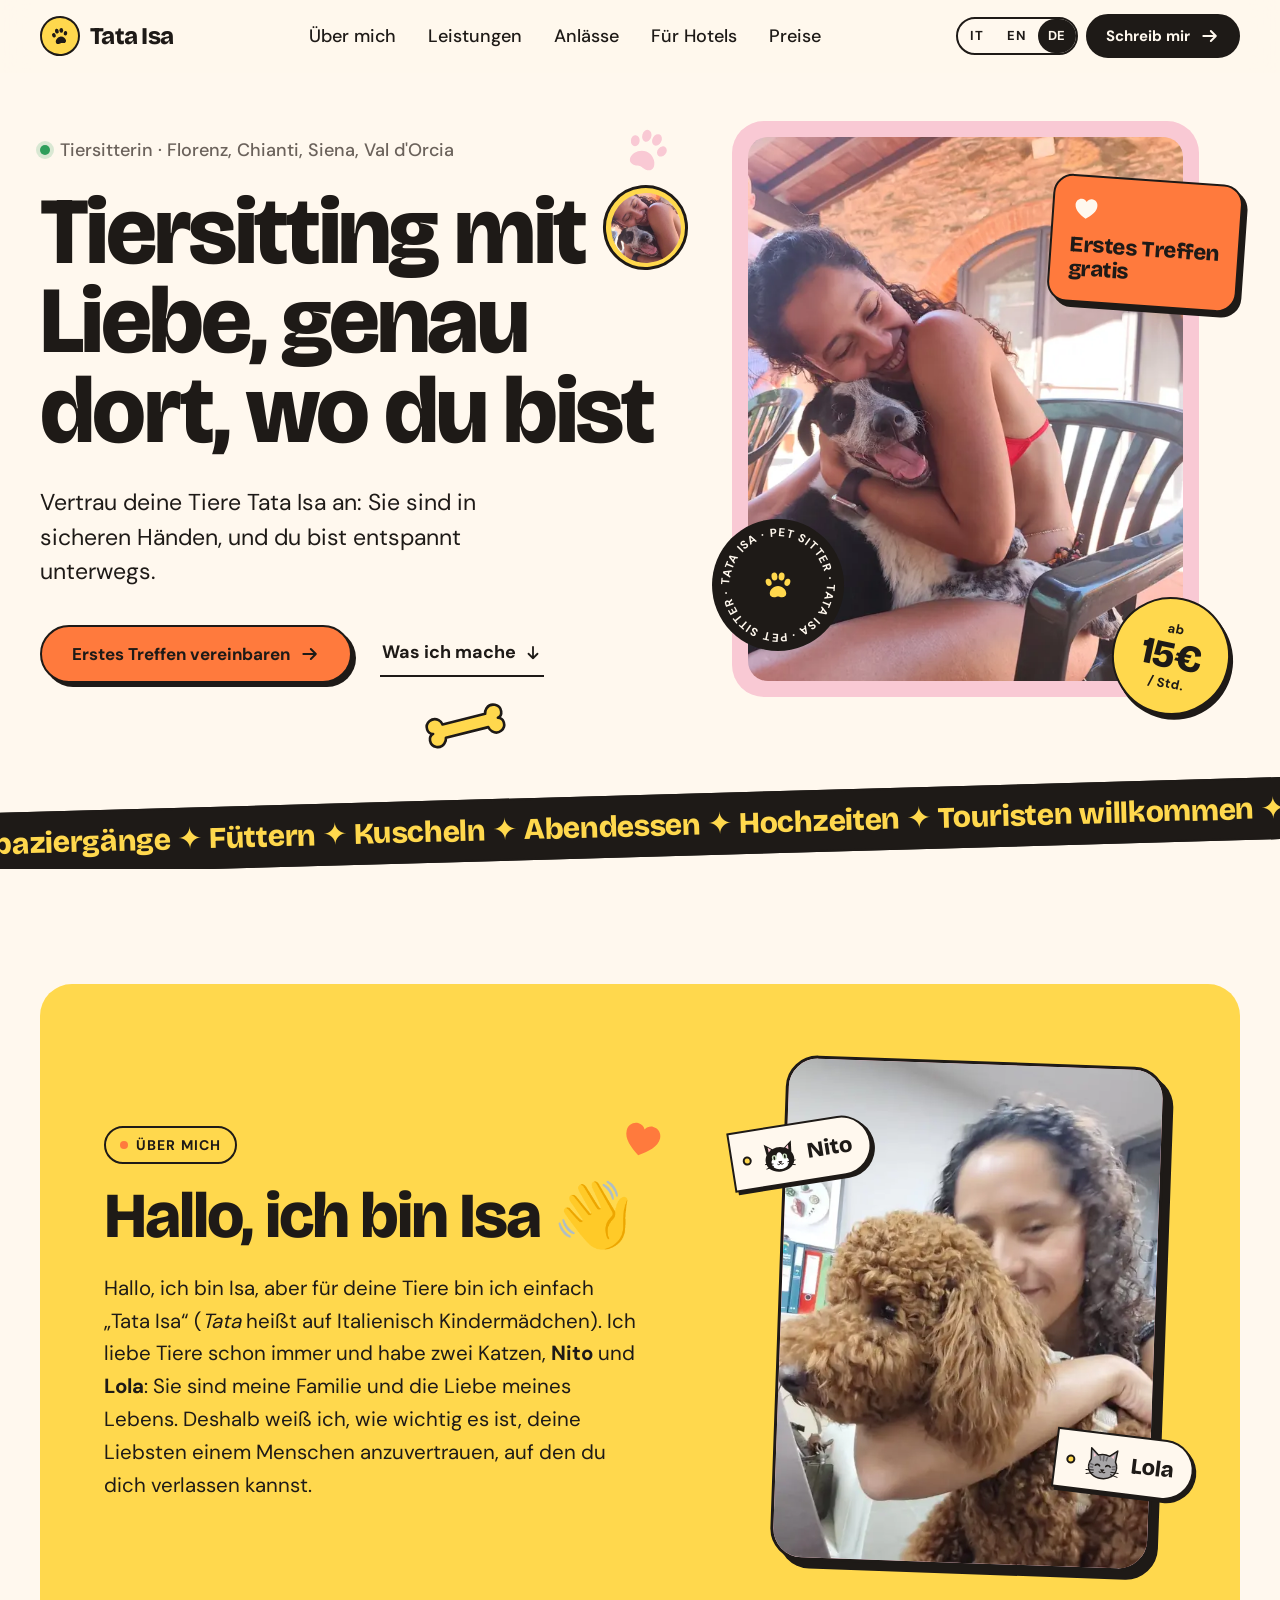
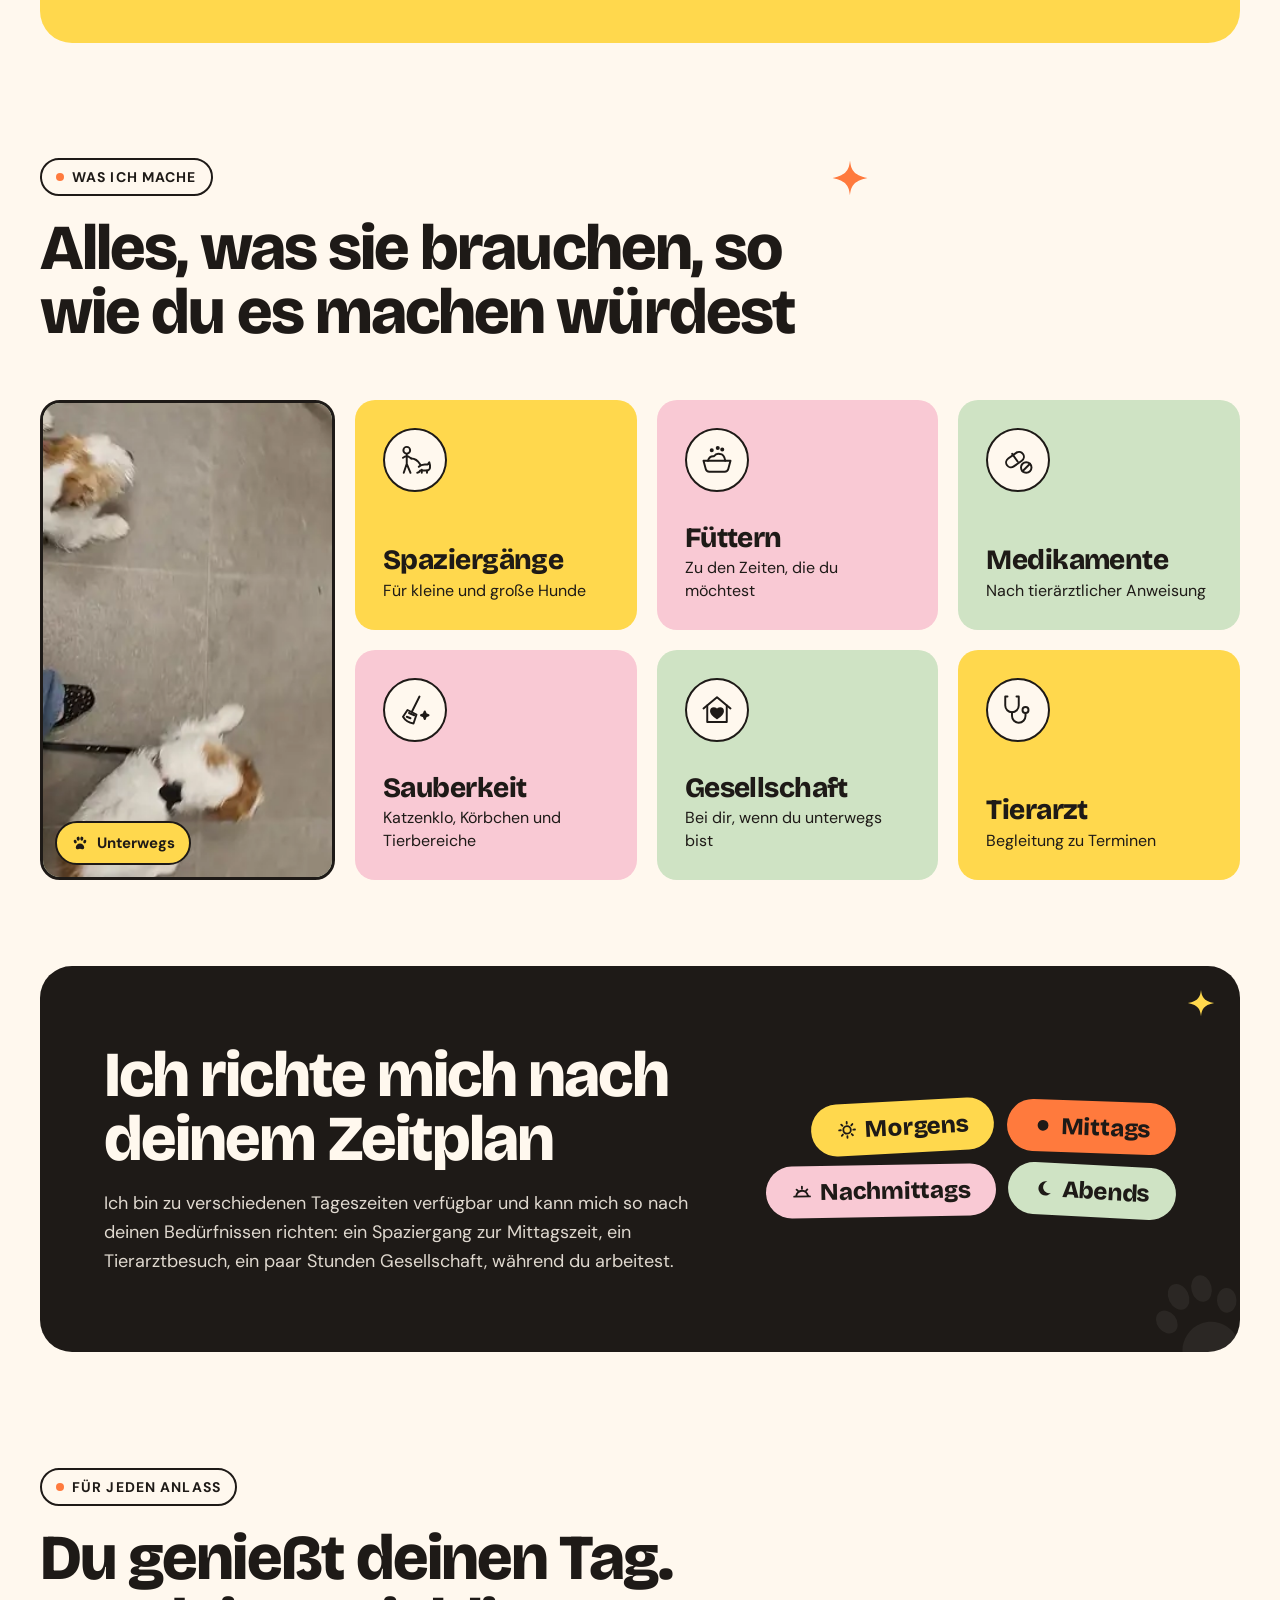
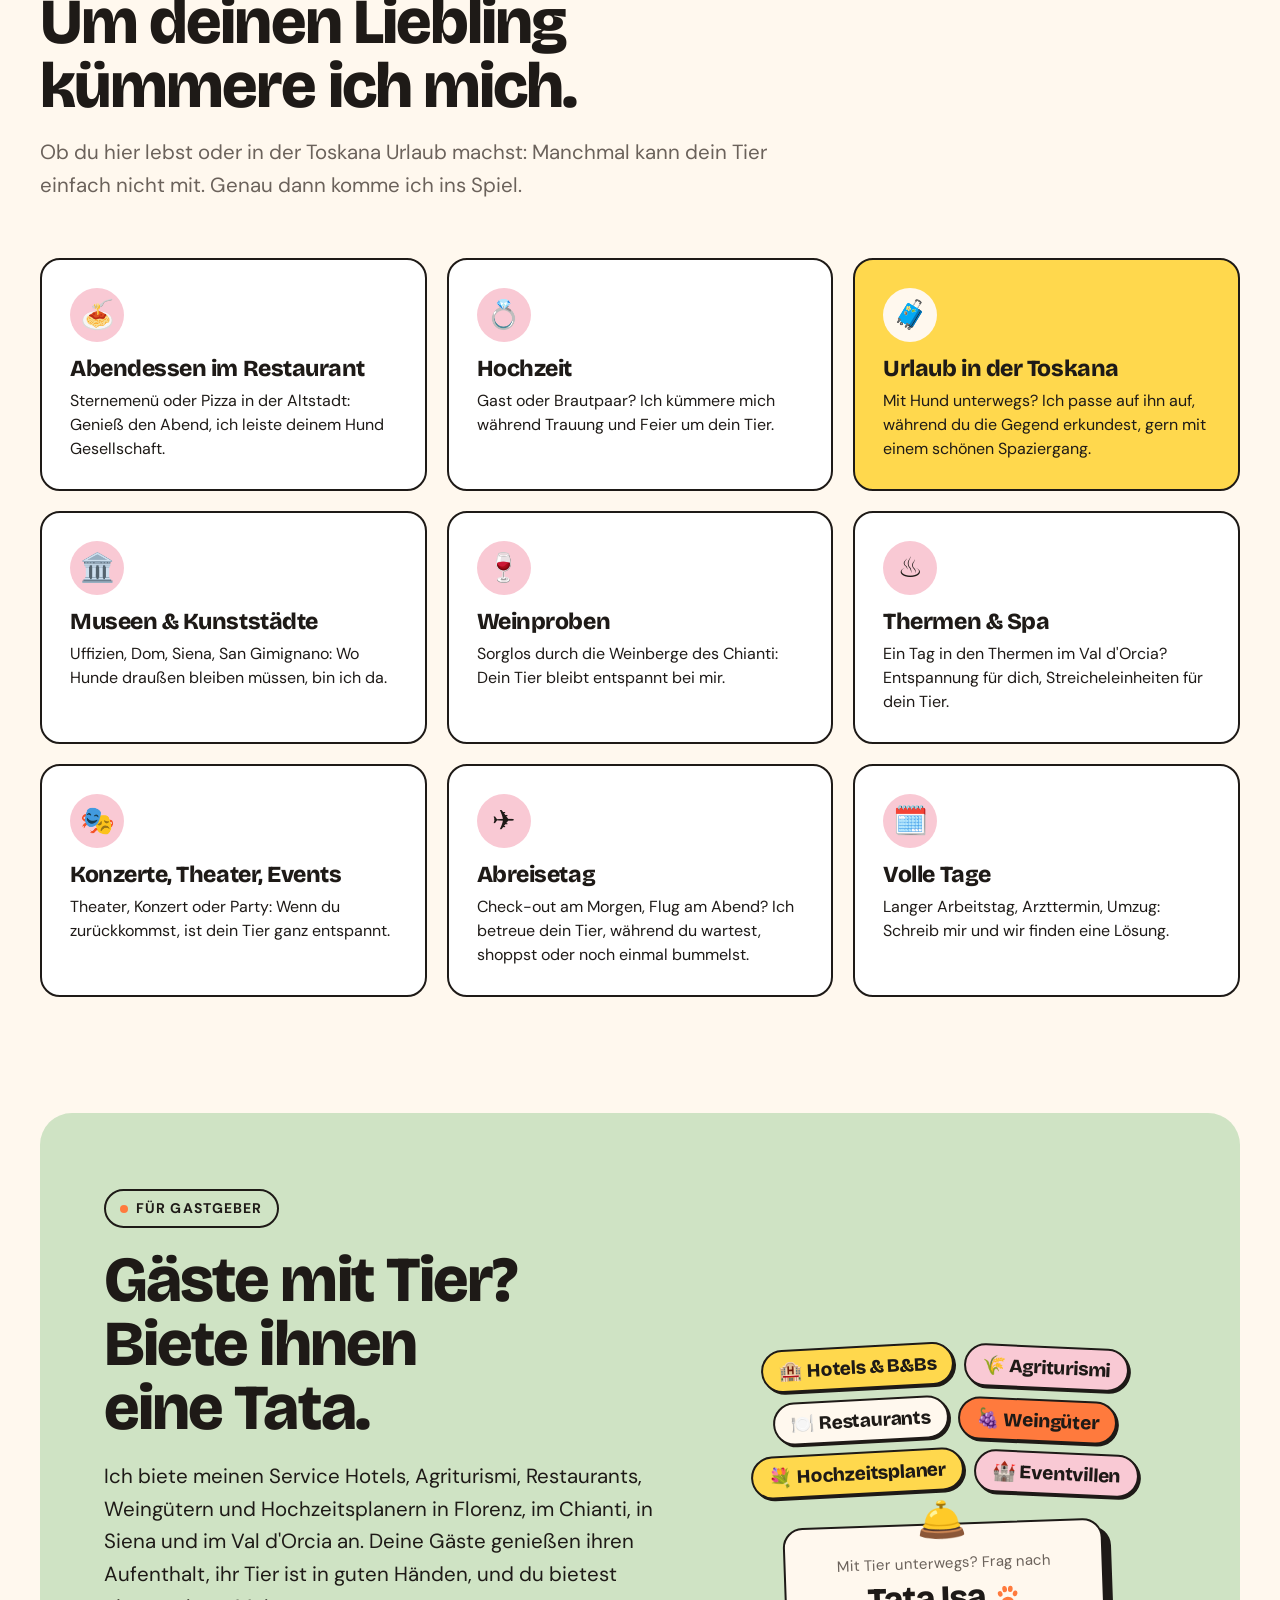
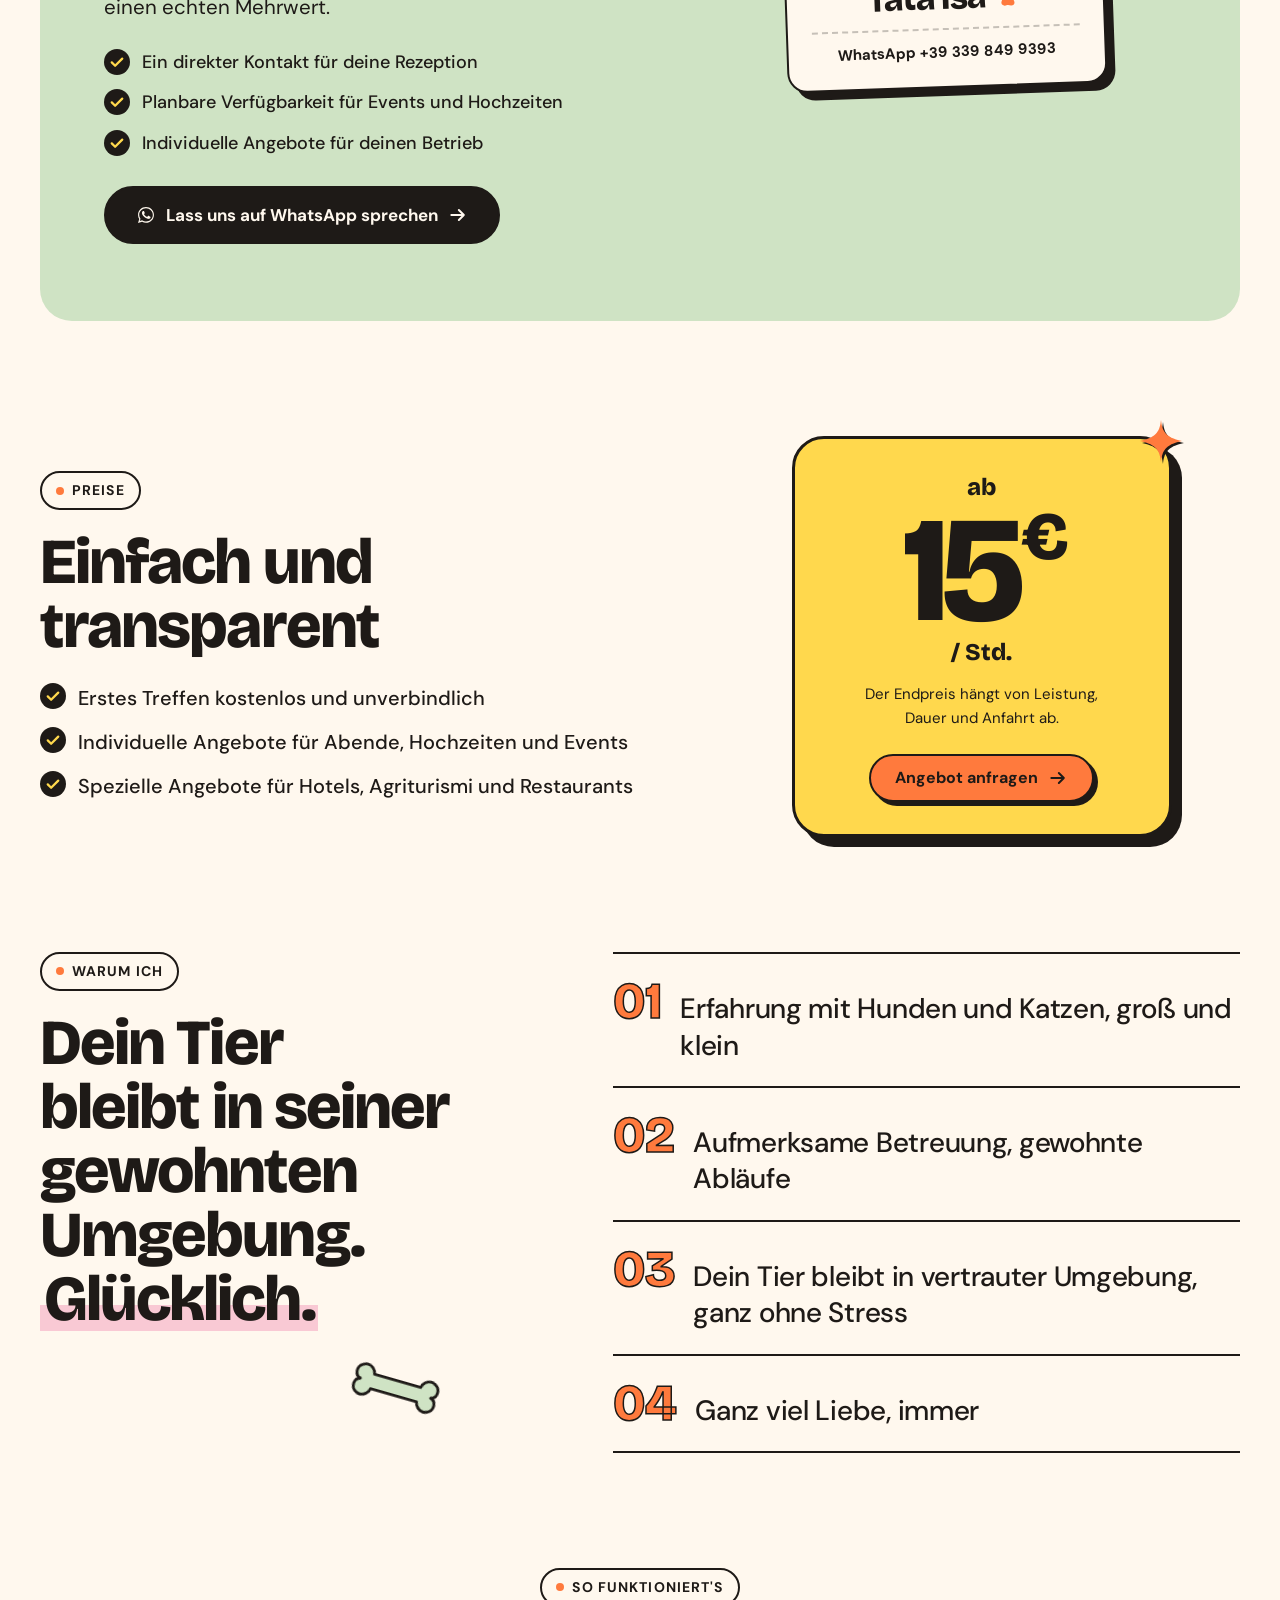
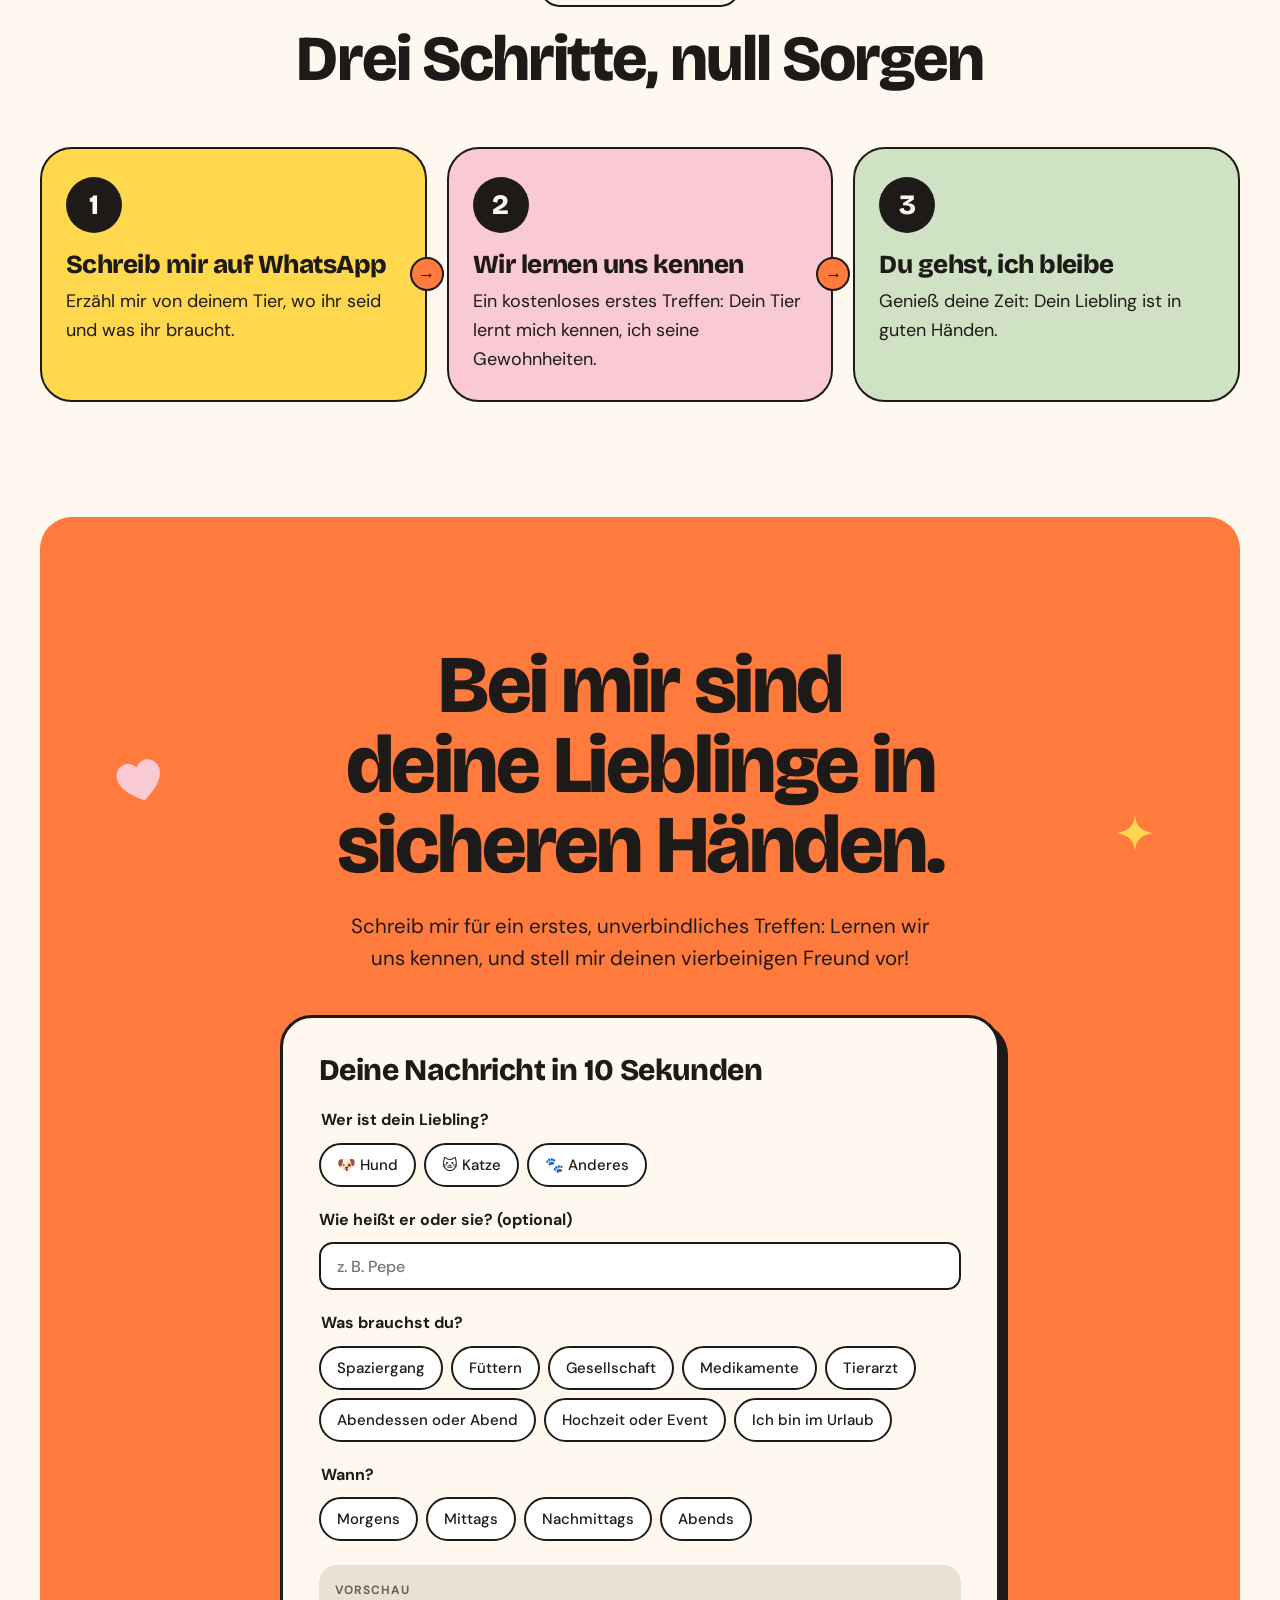
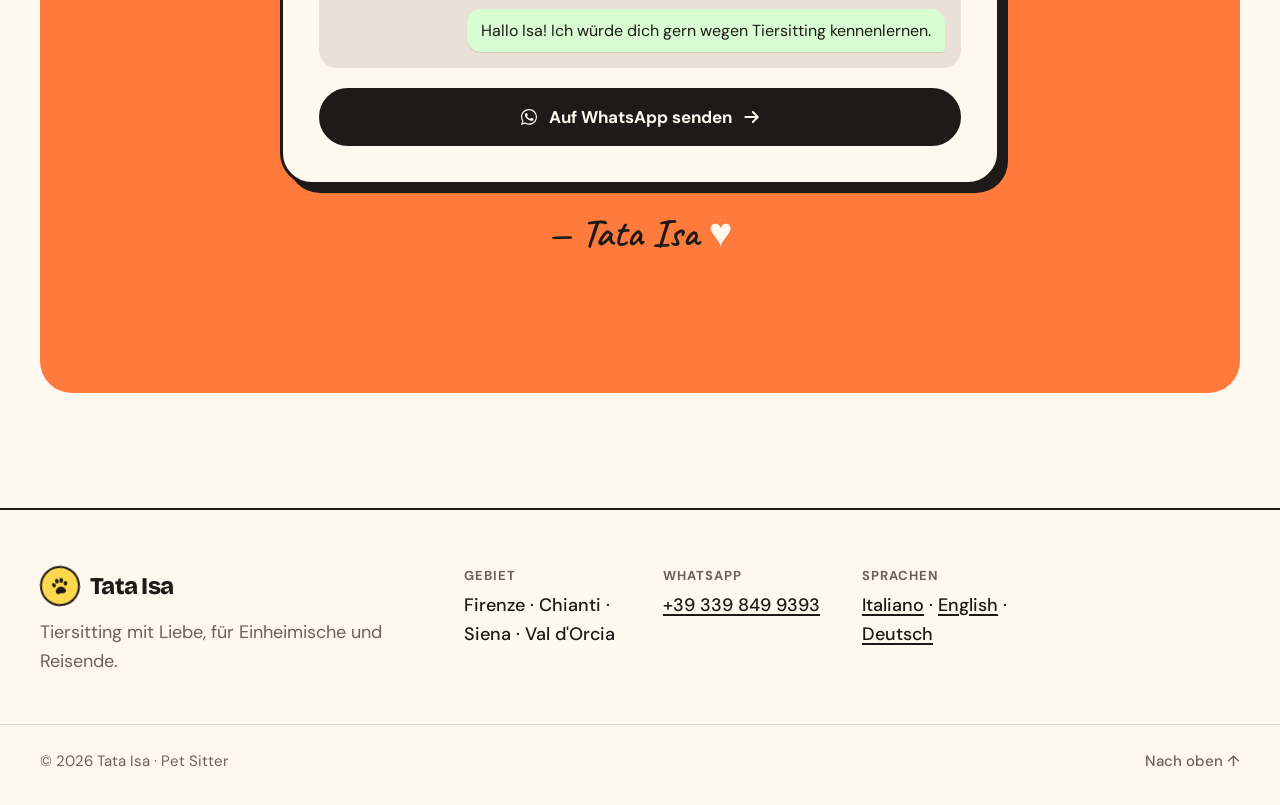
==== de/index.html @ ae5d9a30 "Versione 2: IT/EN/DE, occasioni, strutture, prezzi, messaggio WhatsApp - Pagine generate da src/temp" ====
<!doctype html>
<!-- File generato da build.py: modifica src/template.html e src/content.py, poi esegui `python3 build.py` -->
<html lang="de">
<head>
  <meta charset="utf-8">
  <meta name="viewport" content="width=device-width, initial-scale=1">
  <title>Tata Isa · Tiersitterin in Florenz, Chianti, Siena & Val d'Orcia</title>
  <meta name="description" content="Tiersitting zu Hause und im Urlaub in Florenz, im Chianti, in Siena und im Val d'Orcia: Spaziergänge, Füttern, Gesellschaft, Abendessen, Hochzeiten und Events. Ab 15 €/Stunde, erstes Kennenlernen kostenlos.">
  <meta name="theme-color" content="#FFF8EE">
  <link rel="canonical" href="https://andreagalanti91.github.io/isa/de/">
  <link rel="alternate" hreflang="it" href="https://andreagalanti91.github.io/isa/">
  <link rel="alternate" hreflang="en" href="https://andreagalanti91.github.io/isa/en/">
  <link rel="alternate" hreflang="de" href="https://andreagalanti91.github.io/isa/de/">
  <link rel="alternate" hreflang="x-default" href="https://andreagalanti91.github.io/isa/">

  <meta property="og:type" content="website">
  <meta property="og:locale" content="de_DE">
  <meta property="og:url" content="https://andreagalanti91.github.io/isa/de/">
  <meta property="og:title" content="Tata Isa · Tiersitterin in Florenz, Chianti, Siena & Val d'Orcia">
  <meta property="og:description" content="Vertrau deine Tiere Tata Isa an: Sie sind in sicheren Händen, und du bist entspannt unterwegs.">
  <meta property="og:image" content="https://andreagalanti91.github.io/isa/assets/og-isa.jpg">
  <meta property="og:image:width" content="1200">
  <meta property="og:image:height" content="630">
  <meta name="twitter:card" content="summary_large_image">

  <link rel="icon" href="data:image/svg+xml,%3Csvg xmlns='http://www.w3.org/2000/svg' viewBox='0 0 64 64'%3E%3Ccircle cx='32' cy='32' r='32' fill='%23FFD84D'/%3E%3Cg fill='%231E1A17'%3E%3Cellipse cx='32' cy='40' rx='11' ry='9'/%3E%3Cellipse cx='19' cy='27' rx='5' ry='6'/%3E%3Cellipse cx='27' cy='19' rx='5' ry='6.5'/%3E%3Cellipse cx='37' cy='19' rx='5' ry='6.5'/%3E%3Cellipse cx='45' cy='27' rx='5' ry='6'/%3E%3C/g%3E%3C/svg%3E">

  <link rel="preload" href="../assets/fonts/bricolage-grotesque.woff2" as="font" type="font/woff2" crossorigin>
  <link rel="preload" href="../assets/fonts/dm-sans.woff2" as="font" type="font/woff2" crossorigin>

  <link rel="preload" as="image" type="image/webp"
        imagesrcset="../assets/isa-hero-450.webp 450w, ../assets/isa-hero-600.webp 600w, ../assets/isa-hero-900.webp 900w, ../assets/isa-hero-1200.webp 1200w"
        imagesizes="(min-width: 960px) 480px, 80vw">
  <style>:root{--cream: #FFF8EE;--ink: #1E1A17;--butter: #FFD84D;--blush: #F9C9D4;--tangerine: #FF7A3D;--sage: #CFE3C4;--muted: #6B625B;--radius-lg: 32px;--radius-md: 20px;--radius-pill: 999px;--font-title: "Bricolage Grotesque","Bricolage Fallback",system-ui,sans-serif;--font-body: "DM Sans","DM Sans Fallback",system-ui,-apple-system,"Segoe UI",sans-serif;--font-hand: "Caveat","Comic Sans MS",cursive;--gutter: 16px;--section-y: clamp(64px,9vw,128px);--shadow-soft: 0 10px 24px -10px rgba(30,26,23,.35);--ease: cubic-bezier(.2,.7,.2,1)}@media (min-width: 640px){:root{--gutter: 24px}}@media (min-width: 1024px){:root{--gutter: 40px}}@font-face{font-family: "Bricolage Grotesque";font-style: normal;font-weight: 700 800;font-stretch: 100%;font-display: swap;src: url(../assets/fonts/bricolage-grotesque.woff2) format("woff2");unicode-range: U+0000-00FF,U+0131,U+0152-0153,U+02BB-02BC,U+02C6,U+02DA,U+02DC,U+0304,U+0308,U+0329,U+2000-206F,U+20AC,U+2122,U+2191,U+2193,U+2212,U+2215,U+FEFF,U+FFFD}@font-face{font-family: "DM Sans";font-style: normal;font-weight: 400 700;font-display: swap;src: url(../assets/fonts/dm-sans.woff2) format("woff2");unicode-range: U+0000-00FF,U+0131,U+0152-0153,U+02BB-02BC,U+02C6,U+02DA,U+02DC,U+0304,U+0308,U+0329,U+2000-206F,U+20AC,U+2122,U+2191,U+2193,U+2212,U+2215,U+FEFF,U+FFFD}@font-face{font-family: "Caveat";font-style: normal;font-weight: 600;font-display: swap;src: url(../assets/fonts/caveat-600.woff2) format("woff2");unicode-range: U+0000-00FF,U+0131,U+0152-0153,U+02BB-02BC,U+02C6,U+02DA,U+02DC,U+0304,U+0308,U+0329,U+2000-206F,U+20AC,U+2122,U+2191,U+2193,U+2212,U+2215,U+FEFF,U+FFFD}@font-face{font-family: "Bricolage Fallback";src: local("Arial Bold"),local("Arial-BoldMT"),local("Liberation Sans Bold"),local("Arial");font-weight: 700 800;size-adjust: 92%}@font-face{font-family: "DM Sans Fallback";src: local("Arial"),local("ArialMT"),local("Liberation Sans");font-weight: 400 500;size-adjust: 91.4%}@font-face{font-family: "DM Sans Fallback";src: local("Arial Bold"),local("Arial-BoldMT"),local("Liberation Sans Bold");font-weight: 600 800;size-adjust: 91.9%}*,*::before,*::after{box-sizing: border-box}html{scroll-behavior: smooth;scroll-padding-top: 88px;-webkit-text-size-adjust: 100%}body{margin: 0;background: var(--cream);color: var(--ink);font: 400 17px/1.6 var(--font-body);-webkit-font-smoothing: antialiased;overflow-x: hidden}@supports (overflow: clip){html,body{overflow-x: clip}}@media (min-width: 1024px){body{font-size: 18px}}img,video,svg{display: block;max-width: 100%}picture{display: contents}a{color: inherit}h1,h2,h3,p,ul,ol,dl,dd,figure{margin: 0}ul[role="list"],ol[role="list"]{list-style: none;padding: 0}strong{font-weight: 700}:focus-visible{outline: 3px solid var(--ink);outline-offset: 3px;border-radius: 6px}.block-ink :focus-visible{outline-color: var(--butter)}.sr-only{position: absolute;width: 1px;height: 1px;padding: 0;margin: -1px;overflow: hidden;clip: rect(0 0 0 0);white-space: nowrap;border: 0}.skip-link{position: absolute;left: 16px;top: -60px;z-index: 100;background: var(--ink);color: var(--cream);padding: 10px 16px;border-radius: var(--radius-pill);text-decoration: none;font-weight: 700}.skip-link:focus{top: 12px}.container{width: 100%;max-width: 1280px;margin-inline: auto;padding-inline: var(--gutter)}.hero-title,.h2,h3,.logo-word,.why-num{font-family: var(--font-title);font-optical-sizing: auto}.hero-title{font-size: clamp(48px,9vw,120px);font-weight: 800;line-height: .95;letter-spacing: -.028em}.h2{font-size: clamp(36px,5vw,64px);font-weight: 800;line-height: 1;letter-spacing: -.03em;text-wrap: balance}.label{display: inline-flex;align-items: center;gap: 8px;font-size: 14px;font-weight: 700;letter-spacing: .08em;text-transform: uppercase;padding: 6px 14px;border: 2px solid var(--ink);border-radius: var(--radius-pill);margin-bottom: 20px}.label::before{content: "";width: 8px;height: 8px;border-radius: 50%;background: var(--tangerine)}.lead{font-size: clamp(18px,1.6vw,21px);line-height: 1.6}.btn{display: inline-flex;align-items: center;justify-content: center;gap: 10px;min-height: 48px;padding: 12px 24px;border: 2px solid var(--ink);border-radius: var(--radius-pill);font: 700 16px/1.2 var(--font-body);text-decoration: none;transition: transform .2s var(--ease),box-shadow .2s var(--ease),background-color .2s;will-change: transform}.btn .ico{width: 20px;height: 20px;flex: none;transition: transform .2s var(--ease)}.btn:hover{transform: translateY(-2px);box-shadow: var(--shadow-soft)}.btn:hover .ico:last-child{transform: translateX(3px)}.btn:active{transform: translateY(0);box-shadow: none}.btn-sm{min-height: 44px;padding: 8px 18px;font-size: 15px}.btn-lg{min-height: 58px;padding: 14px 30px;font-size: 17px}.btn-ink{background: var(--ink);color: var(--cream)}.btn-tangerine{background: var(--tangerine);color: var(--ink);box-shadow: 4px 4px 0 var(--ink)}.btn-tangerine:hover{box-shadow: 4px 6px 0 var(--ink),var(--shadow-soft)}.btn-outline{background: transparent;color: var(--ink)}.btn-outline:hover{background: var(--cream)}.link-arrow{display: inline-flex;align-items: center;gap: 8px;font-weight: 700;text-decoration: none;padding: 8px 2px;border-bottom: 2px solid currentColor}.link-arrow .ico{width: 18px;height: 18px;transition: transform .2s var(--ease)}.link-arrow:hover .ico{transform: translateY(3px)}.deco{position: absolute;pointer-events: none}.site-header{position: sticky;top: 0;z-index: 50;background: rgba(255,248,238,.78);-webkit-backdrop-filter: blur(14px) saturate(1.4);backdrop-filter: blur(14px) saturate(1.4);border-bottom: 1px solid transparent;transition: border-color .2s}.site-header.is-scrolled{border-bottom-color: rgba(30,26,23,.08)}.header-inner{display: flex;align-items: center;justify-content: space-between;gap: 16px;height: 72px}.logo{display: inline-flex;align-items: center;gap: 10px;text-decoration: none}.logo-mark{display: grid;place-items: center;width: 40px;height: 40px;border-radius: 50%;background: var(--butter);border: 2px solid var(--ink);transform: rotate(-10deg);transition: transform .3s var(--ease)}.logo:hover .logo-mark{transform: rotate(10deg)}.logo-mark svg{width: 22px;height: 22px}.logo-word{font-size: 24px;font-weight: 800;letter-spacing: -.03em}.main-nav ul{display: flex;gap: 4px;list-style: none;padding: 0;margin: 0}.main-nav a:not(.btn){display: block;padding: 8px 14px;border-radius: var(--radius-pill);font-weight: 500;text-decoration: none;transition: background-color .2s}.main-nav a:not(.btn):hover{background: rgba(30,26,23,.07)}.nav-cta-mobile{display: none}.header-actions{display: flex;align-items: center;gap: 8px}.menu-toggle{display: none;width: 48px;height: 48px;border-radius: 50%;border: 2px solid var(--ink);background: var(--butter);color: var(--ink);cursor: pointer;place-items: center}.menu-bars{display: grid;gap: 6px;width: 20px}.menu-bars span{display: block;height: 2.5px;background: currentColor;border-radius: 2px;transition: transform .25s var(--ease)}.menu-toggle[aria-expanded="true"] .menu-bars span:first-child{transform: translateY(4.25px) rotate(45deg)}.menu-toggle[aria-expanded="true"] .menu-bars span:last-child{transform: translateY(-4.25px) rotate(-45deg)}@media (max-width: 1099px){.menu-toggle{display: grid}.header-cta{display: none}.main-nav{position: absolute;top: 100%;left: 0;right: 0;background: var(--cream);border-bottom: 2px solid var(--ink);padding: 12px var(--gutter) 24px;display: none}.main-nav.is-open{display: block;animation: navIn .25s var(--ease)}.main-nav ul{flex-direction: column;gap: 0}.main-nav a:not(.btn){font-family: var(--font-title);font-size: 30px;font-weight: 800;letter-spacing: -.02em;padding: 10px 0;border-radius: 0;border-bottom: 1px solid rgba(30,26,23,.12)}.main-nav a:not(.btn):hover{background: none}.nav-cta-mobile{display: inline-flex;margin-top: 20px;width: 100%}}@keyframes navIn{from{opacity: 0;transform: translateY(-8px)}}.hero{padding-block: 24px calc(var(--section-y) * .4)}.hero-grid{display: grid;gap: 48px;align-items: center}.hero-copy{position: relative}.eyebrow{display: inline-flex;align-items: center;gap: 10px;font-weight: 500;color: var(--muted);margin-bottom: 20px}.eyebrow .dot{width: 10px;height: 10px;border-radius: 50%;background: #2F9E5B;box-shadow: 0 0 0 4px rgba(47,158,91,.18)}.title-face{display: inline-block;width: .9em;height: .9em;vertical-align: -.08em;margin-inline: .02em;border-radius: 50%;background: var(--butter);border: 3px solid var(--ink);padding: .05em;transform: rotate(-6deg)}.title-face img{width: 100%;height: 100%;object-fit: cover;border-radius: 50%}.hero-sub{margin-top: 28px;max-width: 32ch;font-size: clamp(19px,1.8vw,23px);line-height: 1.5}.hero-ctas{display: flex;flex-wrap: wrap;align-items: center;gap: 16px 28px;margin-top: 36px}.hero-visual{position: relative;margin-inline: auto;width: 100%;max-width: 520px}.hero-photo{display: block;width: auto;border: 0;font: inherit;cursor: pointer;position: relative;background: var(--blush);border-radius: var(--radius-lg);padding: 16px;margin-right: 8%}.hero-photo img{width: 100%;height: auto;aspect-ratio: 4 / 5;object-fit: cover;object-position: 50% 40%;border-radius: calc(var(--radius-lg) - 12px)}.hero-card{position: absolute;right: 0;top: 10%;display: flex;flex-direction: column;gap: 10px;width: 44%;max-width: 190px;padding: 18px 18px 20px;background: var(--tangerine);color: var(--ink);border: 2px solid var(--ink);border-radius: var(--radius-md);font: 800 clamp(18px,2vw,22px)/1.1 var(--font-title);letter-spacing: -.02em;transform: rotate(4deg);box-shadow: 5px 5px 0 var(--ink)}.hero-card .ico{width: 28px;height: 28px;color: var(--cream)}.badge-rotate{position: absolute;left: -4%;bottom: 8%;width: clamp(104px,26%,140px);aspect-ratio: 1}.badge-rotate svg{width: 100%;height: 100%;overflow: visible}.badge-rotate text{fill: var(--cream);font: 700 10.5px var(--font-body);letter-spacing: .14em}.badge-text{transform-origin: 60px 60px;animation: spin 14s linear infinite}@keyframes spin{to{transform: rotate(360deg)}}.deco-hero-paw{width: 54px;height: 54px;color: var(--blush);right: 4%;top: -12px;transform: rotate(22deg)}.deco-hero-bone{display: none;width: 84px;height: 42px;color: var(--butter);left: 58%;bottom: -64px;transform: rotate(-14deg)}.deco-hero-star{width: 46px;height: 46px;color: var(--butter);right: -4px;bottom: 4%;transform: rotate(10deg);filter: drop-shadow(2px 2px 0 var(--ink))}@media (min-width: 960px){.hero{padding-top: 48px}.hero-grid{grid-template-columns: minmax(0,1.3fr) minmax(0,1fr);gap: 32px}.hero-title{font-size: clamp(48px,7.4vw,120px)}.hero-visual{margin-right: 0}.deco-hero-bone{display: block}}@media (min-width: 1440px){.hero-title{font-size: 112px}}.section{padding-block: var(--section-y) 0;position: relative}.section-tight{padding-top: calc(var(--section-y) * .75)}.block{position: relative;border-radius: var(--radius-lg);padding: clamp(32px,6vw,80px) clamp(22px,5vw,72px)}.block-butter{background: var(--butter)}.block-tangerine{background: var(--tangerine)}.block-ink{background: var(--ink);color: var(--cream)}.bg-butter{background: var(--butter)}.bg-blush{background: var(--blush)}.bg-sage{background: var(--sage)}.bg-cream{background: var(--cream)}.bg-tangerine{background: var(--tangerine)}.block-sage{background: var(--sage)}.about{display: grid;gap: 56px;align-items: center}.about-copy{position: relative}.about .h2{margin-bottom: 24px}.about .lead{max-width: 38ch}.wave{display: inline-block;transform-origin: 70% 80%}.is-in .wave,.wave.is-in{animation: wave 2.4s ease-in-out .6s 2}@keyframes wave{0%,60%,100%{transform: rotate(0)}10%,30%{transform: rotate(16deg)}20%,40%{transform: rotate(-8deg)}}.about-media{position: relative;width: 100%;max-width: 380px;margin-inline: auto}.video-frame{border: 3px solid var(--ink);border-radius: var(--radius-lg);overflow: hidden;background: var(--blush);transform: rotate(2deg);box-shadow: 8px 8px 0 var(--ink)}.video-frame video{width: 100%;height: auto;aspect-ratio: 3 / 4;object-fit: cover}.tag{position: absolute;cursor: pointer;display: inline-flex;align-items: center;gap: 8px;padding: 8px 18px 8px 10px;background: var(--cream);color: var(--ink);border: 2px solid var(--ink);border-radius: 12px 999px 999px 12px;font: 800 22px/1 var(--font-title);box-shadow: 3px 3px 0 var(--ink)}.tag::before{content: "";width: 9px;height: 9px;border-radius: 50%;border: 2px solid var(--ink);background: var(--butter);flex: none}.tag-cat{width: 40px;height: 40px}.tag-nito{left: -18px;top: 12%;transform: rotate(-9deg)}.tag-lola{right: -14px;bottom: 14%;transform: rotate(7deg)}.deco-about-heart{width: 44px;height: 44px;color: var(--tangerine);right: 0;top: -8px;transform: rotate(14deg)}@media (min-width: 860px){.about{grid-template-columns: minmax(0,1.25fr) minmax(0,1fr);gap: 64px}.about-media{margin-right: 4%}.tag-nito{left: -48px}.tag-lola{right: -36px}}.section-head{position: relative;max-width: 820px;margin-bottom: clamp(32px,5vw,56px)}.deco-services-star{width: 40px;height: 40px;color: var(--tangerine);right: -10px;top: 0}.services{display: grid;gap: 16px}.service-grid{display: grid;gap: 16px;grid-template-columns: 1fr}.service-card{position: relative;display: grid;grid-template-columns: auto 1fr;column-gap: 18px;align-items: center;padding: 22px;border-radius: var(--radius-md);transition: transform .25s var(--ease)}.service-card:hover{transform: translateY(-4px) rotate(-.6deg)}.service-ico{grid-row: span 2;display: grid;place-items: center;width: 64px;height: 64px;border-radius: 50%;background: var(--cream);border: 2px solid var(--ink)}.service-ico svg{width: 36px;height: 36px}.service-card h3{font-size: 24px;font-weight: 800;letter-spacing: -.02em;line-height: 1.1}.service-card p{color: var(--ink);font-size: 16px;line-height: 1.4;margin-top: 4px}.service-video{position: relative;border-radius: var(--radius-md);overflow: hidden;border: 3px solid var(--ink);background: var(--sage)}.service-video video{width: 100%;height: 100%;aspect-ratio: 4 / 3;object-fit: cover;object-position: 50% 70%}.service-video figcaption{position: absolute;left: 12px;bottom: 12px;display: inline-flex;align-items: center;gap: 8px;padding: 8px 14px;background: var(--butter);border: 2px solid var(--ink);border-radius: var(--radius-pill);font-weight: 700;font-size: 15px}.service-video figcaption .ico{width: 18px;height: 18px}@media (min-width: 640px){.service-grid{grid-template-columns: repeat(2,1fr)}.service-card{display: flex;flex-direction: column;align-items: flex-start;gap: 0;padding: 28px;min-height: 230px}.service-ico{margin-bottom: auto}.service-card h3{margin-top: 28px}.services{grid-template-columns: minmax(0,1fr) minmax(0,2fr)}.service-video video{aspect-ratio: auto}}@media (min-width: 1024px){.services{grid-template-columns: minmax(0,1fr) minmax(0,3fr);gap: 20px}.service-grid{grid-template-columns: repeat(3,1fr);gap: 20px}.service-card h3{font-size: 28px}}.flex-band{display: grid;gap: 32px;align-items: center;overflow: hidden}.flex-band .h2{color: var(--cream);margin-bottom: 18px}.flex-band p{color: rgba(255,248,238,.86);max-width: 52ch}.chips{display: flex;flex-wrap: wrap;gap: 12px}.chip{display: inline-flex;align-items: center;gap: 8px;padding: 12px 22px;border-radius: var(--radius-pill);color: var(--ink);font: 800 20px/1 var(--font-title);letter-spacing: -.01em}.chip svg{width: 20px;height: 20px;flex: none}.chip-butter{background: var(--butter);transform: rotate(-3deg)}.chip-tangerine{background: var(--tangerine);transform: rotate(2deg)}.chip-blush{background: var(--blush);transform: rotate(-1deg)}.chip-sage{background: var(--sage);transform: rotate(3deg)}.deco-flex-star{width: 30px;height: 30px;color: var(--butter);right: 24px;top: 22px}.deco-flex-paw{width: 120px;height: 120px;color: rgba(255,248,238,.06);right: -20px;bottom: -28px;transform: rotate(-20deg)}@media (min-width: 960px){.flex-band{grid-template-columns: minmax(0,1.4fr) minmax(0,1fr);gap: 56px}.chips{justify-content: flex-end}.chip{font-size: 24px;padding: 14px 26px}}.why{display: grid;gap: 40px}.why-head{position: relative}.hl{background: linear-gradient(transparent 58%,var(--blush) 58%,var(--blush) 92%,transparent 92%);padding-inline: .06em}.deco-why-bone{width: 92px;height: 46px;color: var(--sage);right: 8%;bottom: -54px;transform: rotate(16deg)}.why-list{list-style: none;padding: 0;border-top: 2px solid var(--ink)}.why-list li{display: grid;grid-template-columns: auto 1fr;gap: 20px;align-items: baseline;padding: 22px 0;border-bottom: 2px solid var(--ink)}.why-num{font-size: clamp(32px,4vw,52px);font-weight: 800;line-height: 1;color: var(--tangerine);-webkit-text-stroke: 1.5px var(--ink);letter-spacing: -.03em}.why-text{font-size: clamp(20px,2.2vw,28px);font-weight: 500;line-height: 1.3;letter-spacing: -.01em}@media (min-width: 960px){.why{grid-template-columns: minmax(0,1fr) minmax(0,1.25fr);gap: 72px;align-items: start}.why-head{position: sticky;top: 120px}.deco-why-bone{bottom: -80px;right: 20%}}.cta{text-align: center;overflow: hidden;padding-block: clamp(72px,10vw,128px) clamp(96px,11vw,140px)}.cta-title{max-width: 16ch;margin-inline: auto;font-size: clamp(40px,6.4vw,88px);line-height: .98}.cta-text{max-width: 44ch;margin: 24px auto 0;font-size: clamp(18px,1.6vw,21px)}.signature{margin-top: 28px;font: 600 clamp(30px,3.4vw,40px)/1 var(--font-hand);transform: rotate(-3deg)}.signature span{color: var(--cream)}.deco-cta-heart{width: 44px;height: 44px;color: var(--blush);left: 6%;top: 22px;transform: rotate(-14deg)}.deco-cta-star{width: 34px;height: 34px;color: var(--butter);right: 7%;top: 28px}@media (min-width: 860px){.deco-cta-heart{width: 56px;height: 56px;top: 16%}.deco-cta-star{width: 42px;height: 42px;top: 20%}}.paw-trail{position: absolute;inset: auto 4% 18px 4%;height: 44px;pointer-events: none}.paw-trail svg{position: absolute;top: 0;left: calc(var(--i) * 10%);width: 26px;height: 26px;color: var(--ink);opacity: 0;transform: rotate(90deg);animation: pawStep 6s ease-out infinite;animation-delay: calc(var(--i) * .35s)}.paw-trail svg:nth-child(odd){top: 16px}@keyframes pawStep{0%{opacity: 0;transform: rotate(90deg) scale(.6)}4%{opacity: .85;transform: rotate(90deg) scale(1)}45%{opacity: .85}60%,100%{opacity: 0;transform: rotate(90deg) scale(1)}}.site-footer{margin-top: var(--section-y);padding-block: 56px 32px;border-top: 2px solid var(--ink)}.footer-grid{display: grid;gap: 36px}.footer-brand p{margin-top: 12px;color: var(--muted)}.footer-info{display: grid;gap: 20px;grid-template-columns: repeat(2,minmax(0,1fr))}.footer-info dt{font-size: 13px;font-weight: 700;letter-spacing: .08em;text-transform: uppercase;color: var(--muted)}.footer-info dd{margin-top: 4px;font-weight: 500;overflow-wrap: anywhere}.footer-info a{text-decoration-thickness: 1.5px;text-underline-offset: 3px}.footer-bottom{display: flex;flex-wrap: wrap;justify-content: space-between;gap: 12px;margin-top: 48px;padding-top: 24px;border-top: 1px solid rgba(30,26,23,.15);color: var(--muted);font-size: 15px}.to-top{text-decoration: none;font-weight: 500}.to-top:hover{color: var(--ink)}@media (min-width: 860px){.footer-grid{grid-template-columns: 1fr 2fr;align-items: start}.footer-info{grid-template-columns: repeat(4,minmax(0,1fr))}}.wa-float{position: fixed;right: 16px;bottom: calc(16px + env(safe-area-inset-bottom));z-index: 60;display: none;place-items: center;width: 60px;height: 60px;border-radius: 50%;background: #25D366;color: var(--ink);border: 2px solid var(--ink);box-shadow: 3px 3px 0 var(--ink);opacity: 0;transform: translateY(20px) scale(.9);pointer-events: none;transition: opacity .3s var(--ease),transform .3s var(--ease)}.wa-float svg{width: 32px;height: 32px}.wa-float.is-visible{opacity: 1;transform: none;pointer-events: auto}@media (max-width: 859px){.wa-float{display: grid}}.js .reveal{opacity: 0;transform: translateY(16px);transition: opacity .7s var(--ease),transform .7s var(--ease)}.js .reveal.is-in{opacity: 1;transform: none}@media (prefers-reduced-motion: reduce){html{scroll-behavior: auto}*,*::before,*::after{animation: none !important;transition: none !important}.js .reveal{opacity: 1;transform: none}.paw-trail svg{opacity: .6}}.lang-switch{display: flex;gap: 2px;padding: 3px;border: 2px solid var(--ink);border-radius: var(--radius-pill);background: var(--cream)}.lang-switch a{display: grid;place-items: center;min-width: 38px;height: 34px;padding: 0 6px;border-radius: var(--radius-pill);font-size: 13px;font-weight: 700;letter-spacing: .04em;text-decoration: none}.lang-switch a:hover{background: rgba(30,26,23,.08)}.lang-switch a[aria-current="page"]{background: var(--ink);color: var(--cream)}@media (max-width: 400px){.logo-word{font-size: 21px}.lang-switch a{min-width: 34px}}.price-sticker{position: absolute;right: 2%;bottom: -18px;display: grid;place-content: center;text-align: center;width: clamp(92px,24%,118px);aspect-ratio: 1;border-radius: 50%;background: var(--butter);color: var(--ink);border: 2px solid var(--ink);box-shadow: 4px 4px 0 var(--ink);text-decoration: none;transform: rotate(12deg);transition: transform .3s var(--ease);line-height: 1}.price-sticker:hover{transform: rotate(-4deg) scale(1.06)}.ps-from,.ps-unit{font-size: 13px;font-weight: 700}.ps-amount{font: 800 clamp(30px,3vw,38px)/1 var(--font-title);letter-spacing: -.03em;margin: 2px 0}.pop-heart{position: absolute;z-index: 5;pointer-events: none;width: 28px;height: 28px;color: var(--tangerine);animation: popHeart 1.1s var(--ease) forwards}@keyframes popHeart{0%{opacity: 0;transform: translate(-50%,-50%) scale(.4)}20%{opacity: 1;transform: translate(-50%,-80%) scale(1.15)}100%{opacity: 0;transform: translate(calc(-50% + var(--dx,0px)),-260%) scale(.9) rotate(var(--rot,0deg))}}.marquee-wrap{overflow: hidden;padding-block: 12px}.marquee{overflow: hidden;margin-top: clamp(24px,4vw,40px);background: var(--ink);color: var(--butter);border-block: 2px solid var(--ink);transform: rotate(-1.6deg);width: 104%;margin-left: -2%}.marquee-track{display: flex;width: max-content;animation: marquee 32s linear infinite}.marquee-track span{flex: none;padding: 14px 0;padding-right: .4em;font: 800 clamp(20px,2.6vw,30px)/1 var(--font-title);letter-spacing: -.01em;white-space: nowrap}@keyframes marquee{to{transform: translateX(-50%)}}.tag{transition: transform .25s var(--ease)}.tag:hover{transform: rotate(0) scale(1.06)}.tag.is-wiggle{animation: wiggle .6s ease-in-out}@keyframes wiggle{0%,100%{rotate: 0deg}20%{rotate: -10deg}40%{rotate: 8deg}60%{rotate: -6deg}80%{rotate: 4deg}}.say{position: absolute;left: 50%;bottom: calc(100% + 10px);padding: 6px 12px;white-space: nowrap;background: var(--ink);color: var(--cream);border-radius: 14px;font: 600 22px/1 var(--font-hand);pointer-events: none;animation: say 1.4s var(--ease) forwards}.say::after{content: "";position: absolute;left: 50%;top: 100%;margin-left: -6px;border: 6px solid transparent;border-top-color: var(--ink)}@keyframes say{0%{opacity: 0;transform: translate(-50%,6px) scale(.8)}15%,75%{opacity: 1;transform: translate(-50%,0) scale(1)}100%{opacity: 0;transform: translate(-50%,-8px)}}.section-intro{margin-top: 18px;max-width: 56ch;font-size: clamp(18px,1.6vw,21px);color: var(--muted)}.section-head-center{margin-inline: auto;text-align: center}.occasions{display: grid;gap: 14px;grid-template-columns: 1fr}.occ{position: relative;padding: 22px 22px 24px;border: 2px solid var(--ink);border-radius: var(--radius-md);background: #fff;transition: transform .25s var(--ease),box-shadow .25s var(--ease),background-color .25s}.occ:nth-child(3n+1){--tilt: -.8deg}.occ:nth-child(3n+2){--tilt: .6deg}.occ:nth-child(3n){--tilt: -.4deg}.occ:hover{transform: translateY(-4px) rotate(var(--tilt));box-shadow: 5px 5px 0 var(--ink);background: var(--cream)}.occ-hot{background: var(--butter)}.occ-hot:hover{background: var(--butter)}.occ-emoji{display: grid;place-items: center;width: 54px;height: 54px;margin-bottom: 14px;border-radius: 50%;background: var(--blush);font-size: 28px;line-height: 1}.occ-hot .occ-emoji{background: var(--cream)}.occ h3{font-size: 23px;font-weight: 800;letter-spacing: -.02em;line-height: 1.1}.occ p{margin-top: 8px;font-size: 16px;line-height: 1.5}@media (min-width: 640px){.occasions{grid-template-columns: repeat(2,1fr);gap: 18px}}@media (min-width: 1024px){.occasions{grid-template-columns: repeat(3,1fr);gap: 20px}.occ{padding: 28px}}.biz{display: grid;gap: 48px;align-items: center}.biz .h2{margin-bottom: 20px}.biz .lead{max-width: 46ch}.biz .btn{margin-top: 28px}.checklist{list-style: none;padding: 0;margin-top: 24px;display: grid;gap: 12px}.checklist li{display: flex;align-items: flex-start;gap: 12px;font-weight: 500}.checklist svg{flex: none;width: 26px;height: 26px;padding: 4px;margin-top: 1px;border-radius: 50%;background: var(--ink);color: var(--butter)}.biz-visual{position: relative;display: grid;gap: 28px;justify-items: center}.venue-stickers{list-style: none;padding: 0;display: flex;flex-wrap: wrap;justify-content: center;gap: 10px}.venue-stickers li{padding: 10px 16px;border: 2px solid var(--ink);border-radius: var(--radius-pill);font: 800 17px/1 var(--font-title);letter-spacing: -.01em;box-shadow: 2px 2px 0 var(--ink)}.venue-stickers li:nth-child(odd){transform: rotate(-3deg)}.venue-stickers li:nth-child(even){transform: rotate(2.5deg)}.desk-card{position: relative;width: min(100%,320px);padding: 26px 24px 22px;background: var(--cream);border: 2px solid var(--ink);border-radius: var(--radius-md);box-shadow: 8px 8px 0 var(--ink);text-align: center;transform: rotate(-2deg)}.desk-bell{position: absolute;top: -26px;left: 50%;transform: translateX(-50%);font-size: 40px;line-height: 1}.desk-q{font-size: 15px;color: var(--muted)}.desk-a{display: inline-flex;align-items: center;gap: 8px;margin-top: 6px;font: 800 34px/1 var(--font-title);letter-spacing: -.03em}.desk-a svg{width: 28px;height: 28px;color: var(--tangerine)}.desk-n{margin-top: 10px;padding-top: 10px;border-top: 2px dashed rgba(30,26,23,.25);font-weight: 700;font-size: 15px}@media (min-width: 960px){.biz{grid-template-columns: minmax(0,1.2fr) minmax(0,1fr);gap: 56px}.venue-stickers li{font-size: 19px}}.prices{display: grid;gap: 40px;align-items: center}.price-card{position: relative;justify-self: center;width: min(100%,380px);padding: 36px 28px 32px;background: var(--butter);border: 3px solid var(--ink);border-radius: var(--radius-lg);box-shadow: 10px 10px 0 var(--ink);text-align: center;transform: rotate(1.5deg)}.pc-from,.pc-unit{font: 800 24px/1 var(--font-title)}.pc-amount{font: 800 clamp(110px,16vw,150px)/.9 var(--font-title);letter-spacing: -.05em;margin: 4px 0 2px}.pc-amount span{font-size: .45em;vertical-align: .9em;margin-left: .04em}.pc-note{margin: 18px auto 24px;max-width: 26ch;font-size: 15px}.deco-price-star{width: 48px;height: 48px;color: var(--tangerine);top: -22px;right: -16px;filter: drop-shadow(2px 2px 0 var(--ink))}@media (min-width: 960px){.prices{grid-template-columns: minmax(0,1.2fr) minmax(0,1fr);gap: 64px}.price-copy .checklist li{font-size: 20px}}.steps{list-style: none;padding: 0;display: grid;gap: 16px;counter-reset: none}.step{position: relative;padding: 28px 24px 26px;border-radius: var(--radius-lg);border: 2px solid var(--ink)}.step-n{display: grid;place-items: center;width: 56px;height: 56px;margin-bottom: 18px;border-radius: 50%;background: var(--ink);color: var(--cream);font: 800 28px/1 var(--font-title)}.step h3{font-size: 26px;font-weight: 800;letter-spacing: -.02em;line-height: 1.1}.step p{margin-top: 8px}@media (min-width: 860px){.steps{grid-template-columns: repeat(3,1fr);gap: 20px}.step:nth-child(1){transform: rotate(-1.5deg)}.step:nth-child(3){transform: rotate(1.5deg)}.step:not(:last-child)::after{content: "→";position: absolute;right: -19px;top: 50%;z-index: 1;display: grid;place-items: center;width: 34px;height: 34px;margin-top: -17px;border-radius: 50%;background: var(--tangerine);border: 2px solid var(--ink);font-weight: 700}}.reviews{list-style: none;padding: 0;display: grid;gap: 16px}.review{padding: 28px;border-radius: var(--radius-lg);border: 2px solid var(--ink)}.review blockquote{margin: 0;font-size: 20px;line-height: 1.45}.review-who{margin-top: 16px;font-weight: 700}@media (min-width: 860px){.reviews{grid-template-columns: repeat(3,1fr);gap: 20px}}.composer{position: relative;z-index: 1;max-width: 720px;margin: 40px auto 0;padding: clamp(22px,4vw,36px);background: var(--cream);border: 3px solid var(--ink);border-radius: var(--radius-lg);box-shadow: 8px 8px 0 var(--ink);text-align: left}.composer-title{font-size: clamp(24px,3vw,30px);font-weight: 800;letter-spacing: -.02em;line-height: 1.1;margin-bottom: 8px}.composer fieldset{border: 0;padding: 0;margin: 20px 0 0;min-width: 0}.composer legend,.name-field>span{display: block;margin-bottom: 10px;font-weight: 700;font-size: 16px}.pick{display: flex;flex-wrap: wrap;gap: 8px}.pick label{position: relative;cursor: pointer}.pick input{position: absolute;opacity: 0;width: 1px;height: 1px}.pick span{display: inline-flex;align-items: center;gap: 6px;min-height: 44px;padding: 8px 16px;border: 2px solid var(--ink);border-radius: var(--radius-pill);background: #fff;font-weight: 500;font-size: 15px;transition: background-color .15s,transform .15s var(--ease),box-shadow .15s;user-select: none}.pick label:hover span{transform: translateY(-2px)}.pick input:checked + span{background: var(--butter);font-weight: 700;box-shadow: 2px 2px 0 var(--ink)}.pick input:focus-visible + span{outline: 3px solid var(--ink);outline-offset: 3px}.name-field{display: block;margin-top: 20px}.name-field input{width: 100%;min-height: 48px;padding: 10px 16px;border: 2px solid var(--ink);border-radius: 14px;background: #fff;color: var(--ink);font: 500 16px var(--font-body)}.name-field input:focus-visible{outline: 3px solid var(--tangerine);outline-offset: 2px}.bubble-wrap{margin-top: 24px;padding: 16px;border-radius: 18px;background: #E9E1D6}.bubble-label{font-size: 12px;font-weight: 700;letter-spacing: .08em;text-transform: uppercase;color: var(--muted);margin-bottom: 8px}.bubble{position: relative;margin-left: auto;max-width: 92%;width: fit-content;padding: 10px 14px;background: #D9FDD3;color: var(--ink);border-radius: 14px 14px 4px 14px;font-size: 16px;line-height: 1.45;box-shadow: 0 1px 1px rgba(0,0,0,.12);white-space: pre-line}.composer-send{width: 100%;margin-top: 20px}.signature{position: relative;z-index: 1}@media (max-width: 639px){.deco-hero-paw{display: none}.cta{padding-inline: 12px}.composer{padding: 20px 16px;box-shadow: 5px 5px 0 var(--ink)}.btn-lg{padding-inline: 20px;font-size: 16px}.btn .ico:first-child ~ .ico:last-child{display: none}}</style>

  <script type="application/ld+json">
  {
    "@context": "https://schema.org",
    "@type": "LocalBusiness",
    "name": "Tata Isa · Pet Sitter",
    "description": "Tiersitting zu Hause und im Urlaub in Florenz, im Chianti, in Siena und im Val d'Orcia: Spaziergänge, Füttern, Gesellschaft, Abendessen, Hochzeiten und Events. Ab 15 €/Stunde, erstes Kennenlernen kostenlos.",
    "image": "https://andreagalanti91.github.io/isa/assets/og-isa.jpg",
    "url": "https://andreagalanti91.github.io/isa/de/",
    "telephone": "+393398499393",
    "priceRange": "ab 15 € / Std.",
    "areaServed": ["Firenze", "Chianti", "Siena", "Val d'Orcia"],
    "address": { "@type": "PostalAddress", "addressRegion": "Toscana", "addressCountry": "IT" },
    "inLanguage": "de",
    "makesOffer": {
      "@type": "Offer",
      "itemOffered": { "@type": "Service", "name": "Pet sitting" },
      "priceSpecification": { "@type": "UnitPriceSpecification", "minPrice": 15, "priceCurrency": "EUR", "unitCode": "HUR" }
    }
  }
  </script>
  <script>document.documentElement.classList.add('js')</script>
</head>
<body>
  <!-- Icone e decorazioni disegnate a mano -->
  <svg width="0" height="0" style="position:absolute" aria-hidden="true" focusable="false">
    <symbol id="i-paw" viewBox="0 0 64 64">
      <path fill="currentColor" d="M32 34c-8.5 0-15 7.4-15 13.6 0 4.6 3.6 6.6 7.6 6.6 3 0 4.9-1.4 7.4-1.4s4.4 1.4 7.4 1.4c4 0 7.6-2 7.6-6.6C47 41.4 40.5 34 32 34z"/>
      <ellipse fill="currentColor" cx="15" cy="27" rx="5.2" ry="6.6" transform="rotate(-18 15 27)"/>
      <ellipse fill="currentColor" cx="25.5" cy="16.5" rx="5.4" ry="7.2" transform="rotate(-6 25.5 16.5)"/>
      <ellipse fill="currentColor" cx="38.5" cy="16.5" rx="5.4" ry="7.2" transform="rotate(6 38.5 16.5)"/>
      <ellipse fill="currentColor" cx="49" cy="27" rx="5.2" ry="6.6" transform="rotate(18 49 27)"/>
    </symbol>
    <symbol id="i-heart" viewBox="0 0 64 64">
      <path fill="currentColor" d="M32 55C19 46 7 36.5 7 23.6 7 15.5 13.2 9.5 20.6 9.5c5 0 8.8 2.6 11.4 6.6 2.6-4 6.4-6.6 11.4-6.6C50.8 9.5 57 15.5 57 23.6 57 36.5 45 46 32 55z"/>
    </symbol>
    <symbol id="i-bone" viewBox="0 0 80 40">
      <path fill="currentColor" stroke="#1E1A17" stroke-width="2.5" stroke-linejoin="round" d="M17 8.5c-5.2-4.6-13.4-.6-12.8 6.2.3 3 2.2 4.9 4.5 5.3-2.3.6-4.2 2.6-4.4 5.6-.4 6.8 7.9 10.4 12.8 5.6 1.5-1.4 2.4-3.3 2.6-4.8h41.6c.2 1.5 1.1 3.4 2.6 4.8 4.9 4.8 13.2 1.2 12.8-5.6-.2-3-2.1-5-4.4-5.6 2.3-.4 4.2-2.3 4.5-5.3.6-6.8-7.6-10.8-12.8-6.2-1.5 1.4-2.4 3.4-2.6 4.9H19.6c-.2-1.5-1.1-3.5-2.6-4.9z"/>
    </symbol>
    <symbol id="i-star" viewBox="0 0 64 64">
      <path fill="currentColor" d="M32 4c1.6 13.5 4.6 23.3 28 28-23.4 4.7-26.4 14.5-28 28-1.6-13.5-4.6-23.3-28-28C27.4 27.3 30.4 17.5 32 4z"/>
    </symbol>
    <symbol id="i-arrow" viewBox="0 0 24 24">
      <path fill="none" stroke="currentColor" stroke-width="2.4" stroke-linecap="round" stroke-linejoin="round" d="M4 12h15M13 6l6 6-6 6"/>
    </symbol>
    <symbol id="i-down" viewBox="0 0 24 24">
      <path fill="none" stroke="currentColor" stroke-width="2.4" stroke-linecap="round" stroke-linejoin="round" d="M12 4v15M6 13l6 6 6-6"/>
    </symbol>
    <symbol id="i-check" viewBox="0 0 24 24">
      <path fill="none" stroke="currentColor" stroke-width="3" stroke-linecap="round" stroke-linejoin="round" d="M5 12.5l4.5 4.5L19 7.5"/>
    </symbol>
    <symbol id="i-wa" viewBox="0 0 32 32">
      <path fill="currentColor" d="M16 3.2C9 3.2 3.3 8.8 3.3 15.8c0 2.4.7 4.7 1.9 6.7L3.2 28.8l6.5-2c1.9 1 4.1 1.6 6.3 1.6 7 0 12.7-5.6 12.7-12.6S23 3.2 16 3.2zm0 23c-2 0-4-.6-5.7-1.6l-.4-.2-3.9 1.2 1.2-3.8-.3-.4c-1.2-1.8-1.8-3.8-1.8-5.9C5.1 10 10 5.2 16 5.2S26.9 10 26.9 15.8 22 26.2 16 26.2zm6-7.8c-.3-.2-1.9-1-2.2-1.1-.3-.1-.5-.2-.7.2-.2.3-.8 1-1 1.2-.2.2-.4.2-.7.1-.3-.2-1.4-.5-2.6-1.6-1-.9-1.6-1.9-1.8-2.2-.2-.3 0-.5.1-.7l.5-.6c.2-.2.2-.3.3-.6.1-.2 0-.4 0-.6l-1-2.4c-.3-.6-.5-.5-.7-.5h-.6c-.2 0-.6.1-.9.4-.3.3-1.2 1.1-1.2 2.8s1.2 3.2 1.4 3.5c.2.2 2.4 3.6 5.8 5 .8.4 1.4.6 1.9.7.8.3 1.6.2 2.2.1.7-.1 1.9-.8 2.2-1.5.3-.7.3-1.4.2-1.5-.1-.2-.3-.3-.6-.4z"/>
    </symbol>
    <!-- Nito: bianco e nero (smoking) -->
    <symbol id="cat-nito" viewBox="0 0 64 64">
      <path fill="#1E1A17" d="M10 11l12.5 9.5a24 24 0 0 1 19 0L54 11l-2 18c2 3 3 6.5 3 10 0 12-10.6 19-23 19S9 51 9 39c0-3.5 1-7 3-10z"/>
      <path fill="#FFFFFF" d="M32 27c-3 0-4.5 4-5.5 7-3.5 1-8.5 3-8.5 8 0 8 6.5 12 14 12s14-4 14-12c0-5-5-7-8.5-8-1-3-2.500-7-5.5-7z"/>
      <path fill="#F9C9D4" d="M15.500 17l5 4-4.500 3.500zM48.500 17l-5 4 4.500 3.500z"/>
      <ellipse fill="#CFE3C4" cx="23.500" cy="34.500" rx="3.800" ry="4.300"/><ellipse fill="#CFE3C4" cx="40.500" cy="34.500" rx="3.800" ry="4.300"/>
      <ellipse fill="#1E1A17" cx="23.500" cy="35" rx="1.400" ry="3.200"/><ellipse fill="#1E1A17" cx="40.500" cy="35" rx="1.400" ry="3.200"/>
      <path fill="#F9C9D4" stroke="#1E1A17" stroke-width="1.400" stroke-linejoin="round" d="M29.500 42h5L32 44.800z"/>
      <path fill="none" stroke="#1E1A17" stroke-width="1.500" stroke-linecap="round" d="M32 44.800c-1 2-3.400 2.400-4.600 1M32 44.800c1 2 3.400 2.400 4.600 1M20 44l-12-1M20 48l-11 2.500M44 44l12-1M44 48l11 2.500"/>
    </symbol>
    <!-- Lola: grigia tigrata -->
    <symbol id="cat-lola" viewBox="0 0 64 64">
      <path fill="#A8A6A8" stroke="#1E1A17" stroke-width="2.400" stroke-linejoin="round" d="M11 11l12 10a24 24 0 0 1 18 0l12-10-1.500 18c2 3 3 6.500 3 10 0 12-10.600 19-22.500 19S9.500 51 9.500 39c0-3.500 1-7 3-10z"/>
      <path fill="#F9C9D4" d="M15 17.500l5 4.500-4 3zM49 17.500l-5 4.500 4 3z"/>
      <path fill="none" stroke="#6E6B6E" stroke-width="2.600" stroke-linecap="round" d="M32 22v7M26 23l1.500 5.500M38 23l-1.500 5.500M11.500 36l5 1.500M11 41l5 .5M52.500 36l-5 1.500M53 41l-5 .5"/>
      <path fill="none" stroke="#1E1A17" stroke-width="2.600" stroke-linecap="round" d="M20 38c1.600-2.400 5.400-2.400 7 0M37 38c1.600-2.400 5.400-2.400 7 0"/>
      <path fill="#F9C9D4" stroke="#1E1A17" stroke-width="1.600" stroke-linejoin="round" d="M29.500 44h5L32 46.500z"/>
      <path fill="none" stroke="#1E1A17" stroke-width="1.600" stroke-linecap="round" d="M32 46.500c-1 2-3.400 2.400-4.600 1M32 46.500c1 2 3.400 2.400 4.600 1M18 46l-12 .5M18 50l-11 3M46 46l12 .5M46 50l11 3"/>
    </symbol>
  </svg>

  <a class="skip-link" href="#main">Zum Inhalt springen</a>

  <!-- HEADER -->
  <header class="site-header" id="top">
    <div class="container header-inner">
      <a class="logo" href="#top" aria-label="Tata Isa, nach oben">
        <span class="logo-mark" aria-hidden="true"><svg><use href="#i-paw"/></svg></span>
        <span class="logo-word">Tata Isa</span>
      </a>

      <nav class="main-nav" id="main-nav" aria-label="Hauptnavigation">
        <ul>
          <li><a href="#chi-sono">Über mich</a></li>
          <li><a href="#cosa-faccio">Leistungen</a></li>
          <li><a href="#occasioni">Anlässe</a></li>
          <li><a href="#strutture">Für Hotels</a></li>
          <li><a href="#prezzi">Preise</a></li>
        </ul>
        <a class="btn btn-ink btn-sm nav-cta-mobile" href="https://wa.me/393398499393?text=Hallo%20Isa%2C%20ich%20w%C3%BCrde%20dich%20gern%20wegen%20Tiersitting%20kennenlernen" target="_blank" rel="noopener">
          <svg class="ico" aria-hidden="true"><use href="#i-wa"/></svg> Schreib mir auf WhatsApp
        </a>
      </nav>

      <div class="header-actions">
        <ul class="lang-switch" role="list" aria-label="Sprache">
          <li><a href=".././" hreflang="it" lang="it" >IT</a></li>
          <li><a href="../en/" hreflang="en" lang="en" >EN</a></li>
          <li><a href="../de/" hreflang="de" lang="de" aria-current="page">DE</a></li>
        </ul>
        <a class="btn btn-ink btn-sm header-cta" href="https://wa.me/393398499393?text=Hallo%20Isa%2C%20ich%20w%C3%BCrde%20dich%20gern%20wegen%20Tiersitting%20kennenlernen" target="_blank" rel="noopener">
          Schreib mir <svg class="ico" aria-hidden="true"><use href="#i-arrow"/></svg>
        </a>
        <button class="menu-toggle" type="button" aria-expanded="false" aria-controls="main-nav" data-open="Menü öffnen" data-close="Menü schließen">
          <span class="sr-only">Menü öffnen</span>
          <span class="menu-bars" aria-hidden="true"><span></span><span></span></span>
        </button>
      </div>
    </div>
  </header>

  <main id="main">
    <!-- 1. HERO -->
    <section class="hero" id="hero" aria-labelledby="hero-title">
      <div class="container hero-grid">
        <div class="hero-copy">
          <p class="eyebrow"><span class="dot" aria-hidden="true"></span> Tiersitterin · Florenz, Chianti, Siena, Val d'Orcia</p>
          <h1 id="hero-title" class="hero-title">
            Tiersitting mit
            <span class="title-face" aria-hidden="true">
              <picture>
                <source srcset="../assets/isa-face.webp" type="image/webp">
                <img src="../assets/isa-face.jpg" alt="" width="240" height="240">
              </picture>
            </span>
            Liebe, genau dort, wo du&nbsp;bist
          </h1>
          <p class="hero-sub">Vertrau deine Tiere Tata Isa an: Sie sind in sicheren Händen, und du bist entspannt unterwegs.</p>
          <div class="hero-ctas">
            <a class="btn btn-tangerine btn-lg" href="https://wa.me/393398499393?text=Hallo%20Isa%2C%20ich%20w%C3%BCrde%20dich%20gern%20wegen%20Tiersitting%20kennenlernen" target="_blank" rel="noopener">
              Erstes Treffen vereinbaren <svg class="ico" aria-hidden="true"><use href="#i-arrow"/></svg>
            </a>
            <a class="link-arrow" href="#cosa-faccio">Was ich mache <svg class="ico" aria-hidden="true"><use href="#i-down"/></svg></a>
          </div>
          <svg class="deco deco-hero-paw" aria-hidden="true"><use href="#i-paw"/></svg>
          <svg class="deco deco-hero-bone" aria-hidden="true"><use href="#i-bone"/></svg>
        </div>

        <div class="hero-visual">
          <button class="hero-photo" type="button" aria-label="Foto von Isa mit einem Hund: tippen für ein kleines Herz">
            <picture>
              <source type="image/webp" srcset="../assets/isa-hero-450.webp 450w, ../assets/isa-hero-600.webp 600w, ../assets/isa-hero-900.webp 900w, ../assets/isa-hero-1200.webp 1200w" sizes="(min-width: 960px) 480px, 80vw">
              <img src="../assets/isa-hero-900.jpg" srcset="../assets/isa-hero-450.jpg 450w, ../assets/isa-hero-600.jpg 600w, ../assets/isa-hero-900.jpg 900w, ../assets/isa-hero-1200.jpg 1200w" sizes="(min-width: 960px) 480px, 80vw"
                   alt="Isa lächelt und umarmt einen fröhlichen schwarz-weißen Hund unter einem Steinportikus" width="1200" height="1600" fetchpriority="high">
            </picture>
          </button>
          <div class="hero-card">
            <svg class="ico" aria-hidden="true"><use href="#i-heart"/></svg>
            <span>Erstes Treffen<br>gratis</span>
          </div>
          <a class="price-sticker" href="#prezzi">
            <span class="ps-from">ab</span>
            <span class="ps-amount">15€</span>
            <span class="ps-unit">/ Std.</span>
          </a>
          <div class="badge-rotate" aria-hidden="true">
            <svg viewBox="0 0 120 120">
              <defs><path id="badge-circle" d="M60 60m-44 0a44 44 0 1 1 88 0a44 44 0 1 1-88 0"/></defs>
              <circle cx="60" cy="60" r="60" fill="#1E1A17"/>
              <g class="badge-text">
                <text><textPath href="#badge-circle" textLength="272">TATA ISA · PET SITTER · TATA ISA · PET SITTER · </textPath></text>
              </g>
              <use href="#i-paw" x="44" y="44" width="32" height="32" color="#FFD84D"/>
            </svg>
          </div>
        </div>
      </div>
    </section>

    <!-- Striscia che scorre -->
    <div class="marquee-wrap" aria-hidden="true">
      <div class="marquee">
        <div class="marquee-track">
          <span>Spaziergänge ✦ Füttern ✦ Kuscheln ✦ Abendessen ✦ Hochzeiten ✦ Touristen willkommen ✦ Medikamente ✦ Tierarzt ✦ </span><span>Spaziergänge ✦ Füttern ✦ Kuscheln ✦ Abendessen ✦ Hochzeiten ✦ Touristen willkommen ✦ Medikamente ✦ Tierarzt ✦ </span>
        </div>
      </div>
    </div>

    <!-- 2. CHI SONO -->
    <section class="section" id="chi-sono" aria-labelledby="chi-title">
      <div class="container">
        <div class="block block-butter about">
          <div class="about-copy">
            <p class="label reveal">Über mich</p>
            <h2 id="chi-title" class="h2 reveal">Hallo, ich bin Isa <span class="wave" aria-hidden="true">👋</span></h2>
            <p class="lead reveal">Hallo, ich bin Isa, aber für deine Tiere bin ich einfach „Tata Isa“ (<em>Tata</em> heißt auf Italienisch Kindermädchen). Ich liebe Tiere schon immer und habe zwei Katzen, <strong>Nito</strong> und <strong>Lola</strong>: Sie sind meine Familie und die Liebe meines Lebens. Deshalb weiß ich, wie wichtig es ist, deine Liebsten einem Menschen anzuvertrauen, auf den du dich verlassen kannst.</p>
            <svg class="deco deco-about-heart" aria-hidden="true"><use href="#i-heart"/></svg>
          </div>
          <div class="about-media reveal">
            <div class="video-frame">
              <video class="lazy-video" muted loop playsinline preload="none"
                     poster="../assets/video-coccole-poster.webp" width="720" height="960"
                     aria-label="Isa kuschelt einen roten Pudel auf dem Arm">
                <source data-src="../assets/video-coccole.mp4" type="video/mp4">
              </video>
            </div>
            <button class="tag tag-nito" type="button" data-say="miau!" aria-label="Nito: miau!">
              <svg class="tag-cat" aria-hidden="true"><use href="#cat-nito"/></svg>
              <span>Nito</span>
            </button>
            <button class="tag tag-lola" type="button" data-say="miau!" aria-label="Lola: miau!">
              <svg class="tag-cat" aria-hidden="true"><use href="#cat-lola"/></svg>
              <span>Lola</span>
            </button>
          </div>
        </div>
      </div>
    </section>

    <!-- 3. COSA FACCIO -->
    <section class="section" id="cosa-faccio" aria-labelledby="cosa-title">
      <div class="container">
        <header class="section-head">
          <p class="label reveal">Was ich mache</p>
          <h2 id="cosa-title" class="h2 reveal">Alles, was sie brauchen, so wie du es machen würdest</h2>
          <svg class="deco deco-services-star" aria-hidden="true"><use href="#i-star"/></svg>
        </header>

        <div class="services">
          <figure class="service-video reveal">
            <video class="lazy-video" muted loop playsinline preload="none"
                   poster="../assets/video-passeggiata-poster.webp" width="720" height="960"
                   aria-label="Spaziergang mit zwei kleinen Hunden an der Leine">
              <source data-src="../assets/video-passeggiata.mp4" type="video/mp4">
            </video>
            <figcaption><svg class="ico" aria-hidden="true"><use href="#i-paw"/></svg> Unterwegs</figcaption>
          </figure>

          <ul class="service-grid" role="list">
            <li class="service-card bg-butter reveal">
              <span class="service-ico" aria-hidden="true">
                <svg viewBox="0 0 48 48"><g fill="none" stroke="currentColor" stroke-width="2.6" stroke-linecap="round" stroke-linejoin="round"><circle cx="13" cy="11" r="4.5"/><path d="M13 16v13l-4 12M13 29l5 12M8 21l5-3 6 4"/><path d="M19 22c6 0 9 3 12 8"/><path d="M29 33c2-2 5-3 8-3h4l2-3 1 4v3c0 2-2 4-4 4h-9c-1 2-2 3-4 3"/><path d="M33 37v4M40 38v3"/></g></svg>
              </span>
              <h3>Spaziergänge</h3>
              <p>Für kleine und große Hunde</p>
            </li>
            <li class="service-card bg-blush reveal">
              <span class="service-ico" aria-hidden="true">
                <svg viewBox="0 0 48 48"><g fill="none" stroke="currentColor" stroke-width="2.6" stroke-linecap="round" stroke-linejoin="round"><path d="M6 25h36l-3 11c-.6 2.2-2.6 3.6-4.8 3.6H13.8c-2.2 0-4.2-1.4-4.8-3.6z"/><path d="M12 25c1-4 4-6 7-6M20 19c2-3 5-4 8-3M28 16c3 0 6 3 7 9"/><circle cx="17" cy="11" r="1.4" fill="currentColor"/><circle cx="25" cy="8" r="1.4" fill="currentColor"/><circle cx="31" cy="10" r="1.4" fill="currentColor"/></g></svg>
              </span>
              <h3>Füttern</h3>
              <p>Zu den Zeiten, die du möchtest</p>
            </li>
            <li class="service-card bg-sage reveal">
              <span class="service-ico" aria-hidden="true">
                <svg viewBox="0 0 48 48"><g fill="none" stroke="currentColor" stroke-width="2.6" stroke-linecap="round" stroke-linejoin="round"><rect x="7" y="17" width="26" height="13" rx="6.5" transform="rotate(-35 20 23.5)"/><path d="M16.3 15.8l7.4 10.6"/><circle cx="35" cy="34" r="7"/><path d="M30 39l10-10"/></g></svg>
              </span>
              <h3>Medikamente</h3>
              <p>Nach tierärztlicher Anweisung</p>
            </li>
            <li class="service-card bg-blush reveal">
              <span class="service-ico" aria-hidden="true">
                <svg viewBox="0 0 48 48"><g fill="none" stroke="currentColor" stroke-width="2.6" stroke-linecap="round" stroke-linejoin="round"><path d="M30 6L20 26"/><path d="M14 24l12 6-4 12c-6-1-11-4-14-9z"/><path d="M13 33l5 2M16 28l7 3"/><path d="M37 26l1.5 3.5L42 31l-3.5 1.5L37 36l-1.5-3.5L32 31l3.5-1.5z" fill="currentColor"/></g></svg>
              </span>
              <h3>Sauberkeit</h3>
              <p>Katzenklo, Körbchen und Tierbereiche</p>
            </li>
            <li class="service-card bg-sage reveal">
              <span class="service-ico" aria-hidden="true">
                <svg viewBox="0 0 48 48"><g fill="none" stroke="currentColor" stroke-width="2.6" stroke-linecap="round" stroke-linejoin="round"><path d="M6 22L24 7l18 15"/><path d="M11 18v22h26V18"/><path d="M24 35c-5-3.4-8-6-8-9.4 0-2.3 1.8-4 3.9-4 1.8 0 3.2 1 4.1 2.6.9-1.6 2.3-2.6 4.1-2.6 2.1 0 3.9 1.7 3.9 4 0 3.4-3 6-8 9.4z" fill="currentColor"/></g></svg>
              </span>
              <h3>Gesellschaft</h3>
              <p>Bei dir, wenn du unterwegs bist</p>
            </li>
            <li class="service-card bg-butter reveal">
              <span class="service-ico" aria-hidden="true">
                <svg viewBox="0 0 48 48"><g fill="none" stroke="currentColor" stroke-width="2.6" stroke-linecap="round" stroke-linejoin="round"><path d="M10 6H7v12a9 9 0 0 0 18 0V6h-3"/><path d="M16 27v5a9 9 0 0 0 18 0v-4"/><circle cx="34" cy="24" r="4"/></g></svg>
              </span>
              <h3>Tierarzt</h3>
              <p>Begleitung zu Terminen</p>
            </li>
          </ul>
        </div>
      </div>
    </section>

    <!-- 4. FLESSIBILITÀ -->
    <section class="section section-tight" id="orari" aria-labelledby="orari-title">
      <div class="container">
        <div class="block block-ink flex-band">
          <div class="flex-copy">
            <h2 id="orari-title" class="h2 reveal">Ich richte mich nach deinem Zeitplan</h2>
            <p class="reveal">Ich bin zu verschiedenen Tageszeiten verfügbar und kann mich so nach deinen Bedürfnissen richten: ein Spaziergang zur Mittagszeit, ein Tierarztbesuch, ein paar Stunden Gesellschaft, während du arbeitest.</p>
          </div>
          <ul class="chips reveal" role="list" aria-label="Verfügbare Zeiten">
            <li class="chip chip-butter"><svg viewBox="0 0 24 24" aria-hidden="true"><g fill="none" stroke="currentColor" stroke-width="2.2" stroke-linecap="round"><circle cx="12" cy="12" r="4.5"/><path d="M12 2.5v2M12 19.5v2M2.5 12h2M19.5 12h2M5.3 5.3l1.4 1.4M17.3 17.3l1.4 1.4M5.3 18.7l1.4-1.4M17.3 6.7l1.4-1.4"/></g></svg> Morgens</li>
            <li class="chip chip-tangerine"><svg viewBox="0 0 24 24" aria-hidden="true"><circle cx="12" cy="12" r="6.5" fill="currentColor"/></svg> Mittags</li>
            <li class="chip chip-blush"><svg viewBox="0 0 24 24" aria-hidden="true"><g fill="none" stroke="currentColor" stroke-width="2.2" stroke-linecap="round"><path d="M5 17a7 7 0 0 1 14 0M2.5 17h19M12 5v2.5M5.6 8.6l1.6 1.6M18.4 8.6l-1.6 1.6"/></g></svg> Nachmittags</li>
            <li class="chip chip-sage"><svg viewBox="0 0 24 24" aria-hidden="true"><path fill="currentColor" d="M15.5 3.5A8.5 8.5 0 1 0 20.5 17 7 7 0 0 1 15.5 3.5z"/></svg> Abends</li>
          </ul>
          <svg class="deco deco-flex-star" aria-hidden="true"><use href="#i-star"/></svg>
          <svg class="deco deco-flex-paw" aria-hidden="true"><use href="#i-paw"/></svg>
        </div>
      </div>
    </section>

    <!-- 5. OCCASIONI (privati e turisti) -->
    <section class="section" id="occasioni" aria-labelledby="occ-title">
      <div class="container">
        <header class="section-head">
          <p class="label reveal">Für jeden Anlass</p>
          <h2 id="occ-title" class="h2 reveal">Du genießt deinen Tag. Um deinen Liebling kümmere ich mich.</h2>
          <p class="section-intro reveal">Ob du hier lebst oder in der Toskana Urlaub machst: Manchmal kann dein Tier einfach nicht mit. Genau dann komme ich ins Spiel.</p>
        </header>
        <ul class="occasions" role="list">
          <li class="occ reveal"><span class="occ-emoji" aria-hidden="true">🍝</span><h3>Abendessen im Restaurant</h3><p>Sternemenü oder Pizza in der Altstadt: Genieß den Abend, ich leiste deinem Hund Gesellschaft.</p></li>
          <li class="occ reveal"><span class="occ-emoji" aria-hidden="true">💍</span><h3>Hochzeit</h3><p>Gast oder Brautpaar? Ich kümmere mich während Trauung und Feier um dein Tier.</p></li>
          <li class="occ occ-hot reveal"><span class="occ-emoji" aria-hidden="true">🧳</span><h3>Urlaub in der Toskana</h3><p>Mit Hund unterwegs? Ich passe auf ihn auf, während du die Gegend erkundest, gern mit einem schönen Spaziergang.</p></li>
          <li class="occ reveal"><span class="occ-emoji" aria-hidden="true">🏛️</span><h3>Museen & Kunststädte</h3><p>Uffizien, Dom, Siena, San Gimignano: Wo Hunde draußen bleiben müssen, bin ich da.</p></li>
          <li class="occ reveal"><span class="occ-emoji" aria-hidden="true">🍷</span><h3>Weinproben</h3><p>Sorglos durch die Weinberge des Chianti: Dein Tier bleibt entspannt bei mir.</p></li>
          <li class="occ reveal"><span class="occ-emoji" aria-hidden="true">♨️</span><h3>Thermen & Spa</h3><p>Ein Tag in den Thermen im Val d'Orcia? Entspannung für dich, Streicheleinheiten für dein Tier.</p></li>
          <li class="occ reveal"><span class="occ-emoji" aria-hidden="true">🎭</span><h3>Konzerte, Theater, Events</h3><p>Theater, Konzert oder Party: Wenn du zurückkommst, ist dein Tier ganz entspannt.</p></li>
          <li class="occ reveal"><span class="occ-emoji" aria-hidden="true">✈️</span><h3>Abreisetag</h3><p>Check-out am Morgen, Flug am Abend? Ich betreue dein Tier, während du wartest, shoppst oder noch einmal bummelst.</p></li>
          <li class="occ reveal"><span class="occ-emoji" aria-hidden="true">🗓️</span><h3>Volle Tage</h3><p>Langer Arbeitstag, Arzttermin, Umzug: Schreib mir und wir finden eine Lösung.</p></li>
        </ul>
      </div>
    </section>

    <!-- 6. STRUTTURE (business) -->
    <section class="section" id="strutture" aria-labelledby="biz-title">
      <div class="container">
        <div class="block block-sage biz">
          <div class="biz-copy">
            <p class="label reveal">Für Gastgeber</p>
            <h2 id="biz-title" class="h2 reveal">Gäste mit Tier? Biete ihnen eine Tata.</h2>
            <p class="lead reveal">Ich biete meinen Service Hotels, Agriturismi, Restaurants, Weingütern und Hochzeitsplanern in Florenz, im Chianti, in Siena und im Val d'Orcia an. Deine Gäste genießen ihren Aufenthalt, ihr Tier ist in guten Händen, und du bietest einen echten Mehrwert.</p>
            <ul class="checklist reveal" role="list">
              <li><svg aria-hidden="true"><use href="#i-check"/></svg> Ein direkter Kontakt für deine Rezeption</li>
              <li><svg aria-hidden="true"><use href="#i-check"/></svg> Planbare Verfügbarkeit für Events und Hochzeiten</li>
              <li><svg aria-hidden="true"><use href="#i-check"/></svg> Individuelle Angebote für deinen Betrieb</li>
            </ul>
            <a class="btn btn-ink btn-lg reveal" href="https://wa.me/393398499393?text=Hallo%20Isa%2C%20ich%20betreibe%20einen%20Gastbetrieb%20und%20m%C3%B6chte%20unseren%20G%C3%A4sten%20deinen%20Tiersitting-Service%20anbieten" target="_blank" rel="noopener">
              <svg class="ico" aria-hidden="true"><use href="#i-wa"/></svg> Lass uns auf WhatsApp sprechen <svg class="ico" aria-hidden="true"><use href="#i-arrow"/></svg>
            </a>
          </div>
          <div class="biz-visual reveal">
            <ul class="venue-stickers" role="list" aria-label="Betriebe, mit denen ich arbeiten kann">
              <li class="bg-butter">🏨 Hotels & B&Bs</li>
              <li class="bg-blush">🌾 Agriturismi</li>
              <li class="bg-cream">🍽️ Restaurants</li>
              <li class="bg-tangerine">🍇 Weingüter</li>
              <li class="bg-butter">💐 Hochzeitsplaner</li>
              <li class="bg-blush">🏰 Eventvillen</li>
            </ul>
            <div class="desk-card" aria-hidden="true">
              <span class="desk-bell">🛎️</span>
              <p class="desk-q">Mit Tier unterwegs? Frag nach</p>
              <p class="desk-a">Tata Isa <svg><use href="#i-paw"/></svg></p>
              <p class="desk-n">WhatsApp +39 339 849 9393</p>
            </div>
          </div>
        </div>
      </div>
    </section>

    <!-- 7. PREZZI -->
    <section class="section" id="prezzi" aria-labelledby="price-title">
      <div class="container prices">
        <div class="price-copy">
          <p class="label reveal">Preise</p>
          <h2 id="price-title" class="h2 reveal">Einfach und transparent</h2>
          <ul class="checklist reveal" role="list">
            <li><svg aria-hidden="true"><use href="#i-check"/></svg> Erstes Treffen kostenlos und unverbindlich</li>
            <li><svg aria-hidden="true"><use href="#i-check"/></svg> Individuelle Angebote für Abende, Hochzeiten und Events</li>
            <li><svg aria-hidden="true"><use href="#i-check"/></svg> Spezielle Angebote für Hotels, Agriturismi und Restaurants</li>
          </ul>
        </div>
        <div class="price-card reveal">
          <p class="pc-from">ab</p>
          <p class="pc-amount">15<span>€</span></p>
          <p class="pc-unit">/ Std.</p>
          <p class="pc-note">Der Endpreis hängt von Leistung, Dauer und Anfahrt ab.</p>
          <a class="btn btn-tangerine" href="#contatti">Angebot anfragen <svg class="ico" aria-hidden="true"><use href="#i-arrow"/></svg></a>
          <svg class="deco deco-price-star" aria-hidden="true"><use href="#i-star"/></svg>
        </div>
      </div>
    </section>

    <!-- 8. PERCHÉ SCEGLIERMI -->
    <section class="section" id="perche" aria-labelledby="perche-title">
      <div class="container why">
        <header class="why-head">
          <p class="label reveal">Warum ich</p>
          <h2 id="perche-title" class="h2 reveal">Dein Tier bleibt in seiner gewohnten Umgebung. <span class="hl">Glücklich.</span></h2>
          <svg class="deco deco-why-bone" aria-hidden="true"><use href="#i-bone"/></svg>
        </header>
        <ol class="why-list" role="list">
          <li class="reveal"><span class="why-num" aria-hidden="true">01</span><span class="why-text">Erfahrung mit Hunden und Katzen, groß und klein</span></li>
          <li class="reveal"><span class="why-num" aria-hidden="true">02</span><span class="why-text">Aufmerksame Betreuung, gewohnte Abläufe</span></li>
          <li class="reveal"><span class="why-num" aria-hidden="true">03</span><span class="why-text">Dein Tier bleibt in vertrauter Umgebung, ganz ohne Stress</span></li>
          <li class="reveal"><span class="why-num" aria-hidden="true">04</span><span class="why-text">Ganz viel Liebe, immer</span></li>
        </ol>
      </div>
    </section>

    <!-- 9. COME FUNZIONA -->
    <section class="section" id="come-funziona" aria-labelledby="how-title">
      <div class="container">
        <header class="section-head section-head-center">
          <p class="label reveal">So funktioniert's</p>
          <h2 id="how-title" class="h2 reveal">Drei Schritte, null Sorgen</h2>
        </header>
        <ol class="steps" role="list">
          <li class="step bg-butter reveal"><span class="step-n" aria-hidden="true">1</span><h3>Schreib mir auf WhatsApp</h3><p>Erzähl mir von deinem Tier, wo ihr seid und was ihr braucht.</p></li>
          <li class="step bg-blush reveal"><span class="step-n" aria-hidden="true">2</span><h3>Wir lernen uns kennen</h3><p>Ein kostenloses erstes Treffen: Dein Tier lernt mich kennen, ich seine Gewohnheiten.</p></li>
          <li class="step bg-sage reveal"><span class="step-n" aria-hidden="true">3</span><h3>Du gehst, ich bleibe</h3><p>Genieß deine Zeit: Dein Liebling ist in guten Händen.</p></li>
        </ol>
      </div>
    </section>

    <!-- 10. RECENSIONI — TODO: nascosta finché non arrivano recensioni vere.
         Per pubblicarla: togli l'attributo `hidden`, sostituisci testi e nomi (con il consenso dei clienti). -->
    <section class="section" id="recensioni" aria-labelledby="rev-title" hidden>
      <div class="container">
        <header class="section-head">
          <p class="label">Das sagen andere</p>
          <h2 id="rev-title" class="h2">Wedelnde Schwänze</h2>
        </header>
        <ul class="reviews" role="list">
          <li class="review bg-butter"><blockquote>“TODO testo recensione”</blockquote><p class="review-who">TODO Nome · TODO cane/gatto</p></li>
          <li class="review bg-blush"><blockquote>“TODO testo recensione”</blockquote><p class="review-who">TODO Nome · TODO cane/gatto</p></li>
          <li class="review bg-sage"><blockquote>“TODO testo recensione”</blockquote><p class="review-who">TODO Nome · TODO cane/gatto</p></li>
        </ul>
      </div>
    </section>

    <!-- 11. CTA FINALE + MESSAGGIO WHATSAPP -->
    <section class="section" id="contatti" aria-labelledby="cta-title">
      <div class="container">
        <div class="block block-tangerine cta">
          <div class="paw-trail" aria-hidden="true">
            <svg style="--i:0"><use href="#i-paw"/></svg><svg style="--i:1"><use href="#i-paw"/></svg><svg style="--i:2"><use href="#i-paw"/></svg><svg style="--i:3"><use href="#i-paw"/></svg><svg style="--i:4"><use href="#i-paw"/></svg><svg style="--i:5"><use href="#i-paw"/></svg><svg style="--i:6"><use href="#i-paw"/></svg><svg style="--i:7"><use href="#i-paw"/></svg><svg style="--i:8"><use href="#i-paw"/></svg><svg style="--i:9"><use href="#i-paw"/></svg>
          </div>
          <svg class="deco deco-cta-heart" aria-hidden="true"><use href="#i-heart"/></svg>
          <svg class="deco deco-cta-star" aria-hidden="true"><use href="#i-star"/></svg>
          <h2 id="cta-title" class="h2 cta-title reveal">Bei mir sind deine Lieblinge in sicheren Händen.</h2>
          <p class="cta-text reveal">Schreib mir für ein erstes, unverbindliches Treffen: Lernen wir uns kennen, und stell mir deinen vierbeinigen Freund vor!</p>

          <form class="composer reveal" id="composer">
            <h3 class="composer-title">Deine Nachricht in 10 Sekunden</h3>
            <fieldset>
              <legend>Wer ist dein Liebling?</legend>
              <div class="pick">
                <label><input type="radio" name="pet" value="dog"><span>🐶 Hund</span></label>
                <label><input type="radio" name="pet" value="cat"><span>🐱 Katze</span></label>
                <label><input type="radio" name="pet" value="other"><span>🐾 Anderes</span></label>
              </div>
            </fieldset>
            <label class="name-field">
              <span>Wie heißt er oder sie? (optional)</span>
              <input type="text" name="petname" autocomplete="off" maxlength="40" placeholder="z. B. Pepe">
            </label>
            <fieldset>
              <legend>Was brauchst du?</legend>
              <div class="pick">
                <label><input type="checkbox" name="need" value="Spaziergang"><span>Spaziergang</span></label>
                <label><input type="checkbox" name="need" value="Füttern"><span>Füttern</span></label>
                <label><input type="checkbox" name="need" value="Gesellschaft"><span>Gesellschaft</span></label>
                <label><input type="checkbox" name="need" value="Medikamente"><span>Medikamente</span></label>
                <label><input type="checkbox" name="need" value="Tierarzt"><span>Tierarzt</span></label>
                <label><input type="checkbox" name="need" value="Abendessen oder Abend"><span>Abendessen oder Abend</span></label>
                <label><input type="checkbox" name="need" value="Hochzeit oder Event"><span>Hochzeit oder Event</span></label>
                <label><input type="checkbox" name="need" value="Ich bin im Urlaub"><span>Ich bin im Urlaub</span></label>
              </div>
            </fieldset>
            <fieldset>
              <legend>Wann?</legend>
              <div class="pick">
                <label><input type="checkbox" name="when" value="Morgens"><span>Morgens</span></label>
                <label><input type="checkbox" name="when" value="Mittags"><span>Mittags</span></label>
                <label><input type="checkbox" name="when" value="Nachmittags"><span>Nachmittags</span></label>
                <label><input type="checkbox" name="when" value="Abends"><span>Abends</span></label>
              </div>
            </fieldset>
            <div class="bubble-wrap">
              <p class="bubble-label">Vorschau</p>
              <p class="bubble" id="composer-preview" aria-live="polite">Hallo Isa, ich würde dich gern wegen Tiersitting kennenlernen</p>
            </div>
            <a class="btn btn-ink btn-lg composer-send" id="composer-send" href="https://wa.me/393398499393?text=Hallo%20Isa%2C%20ich%20w%C3%BCrde%20dich%20gern%20wegen%20Tiersitting%20kennenlernen" target="_blank" rel="noopener">
              <svg class="ico" aria-hidden="true"><use href="#i-wa"/></svg> Auf WhatsApp senden <svg class="ico" aria-hidden="true"><use href="#i-arrow"/></svg>
            </a>
          </form>
          <script type="application/json" id="composer-i18n">{"greet": "Hallo Isa! Ich würde dich gern wegen Tiersitting kennenlernen.", "pet": {"dog": "Ich habe einen Hund", "cat": "Ich habe eine Katze", "other": "Ich habe ein Haustier"}, "named": " namens {name}", "need": "Ich brauche: {list}.", "when": "Wann: {list}.", "and": " und ", "number": "393398499393"}</script>

          <p class="signature reveal">— Tata Isa <span aria-hidden="true">♥</span></p>
        </div>
      </div>
    </section>
  </main>

  <!-- FOOTER -->
  <footer class="site-footer">
    <div class="container footer-grid">
      <div class="footer-brand">
        <a class="logo" href="#top" aria-label="Tata Isa, nach oben">
          <span class="logo-mark" aria-hidden="true"><svg><use href="#i-paw"/></svg></span>
          <span class="logo-word">Tata Isa</span>
        </a>
        <p>Tiersitting mit Liebe, für Einheimische und Reisende.</p>
      </div>
      <!-- TODO: aggiungere Email e Instagram quando disponibili -->
      <dl class="footer-info">
        <div><dt>Gebiet</dt><dd>Firenze · Chianti · Siena · Val d'Orcia</dd></div>
        <div><dt>WhatsApp</dt><dd><a href="https://wa.me/393398499393?text=Hallo%20Isa%2C%20ich%20w%C3%BCrde%20dich%20gern%20wegen%20Tiersitting%20kennenlernen" target="_blank" rel="noopener">+39 339 849 9393</a></dd></div>
        <div><dt>Sprachen</dt><dd><a href=".././" hreflang="it" lang="it">Italiano</a> · <a href="../en/" hreflang="en" lang="en">English</a> · <a href="../de/" hreflang="de" lang="de">Deutsch</a></dd></div>
      </dl>
    </div>
    <div class="container footer-bottom">
      <p>© 2026 Tata Isa · Pet Sitter</p>
      <a href="#top" class="to-top">Nach oben ↑</a>
    </div>
  </footer>

  <!-- WhatsApp flottante (mobile) -->
  <a class="wa-float" href="https://wa.me/393398499393?text=Hallo%20Isa%2C%20ich%20w%C3%BCrde%20dich%20gern%20wegen%20Tiersitting%20kennenlernen" target="_blank" rel="noopener" aria-label="Tata Isa auf WhatsApp schreiben">
    <svg aria-hidden="true"><use href="#i-wa"/></svg>
  </a>

  <script src="../main.js" defer></script>
</body>
</html>
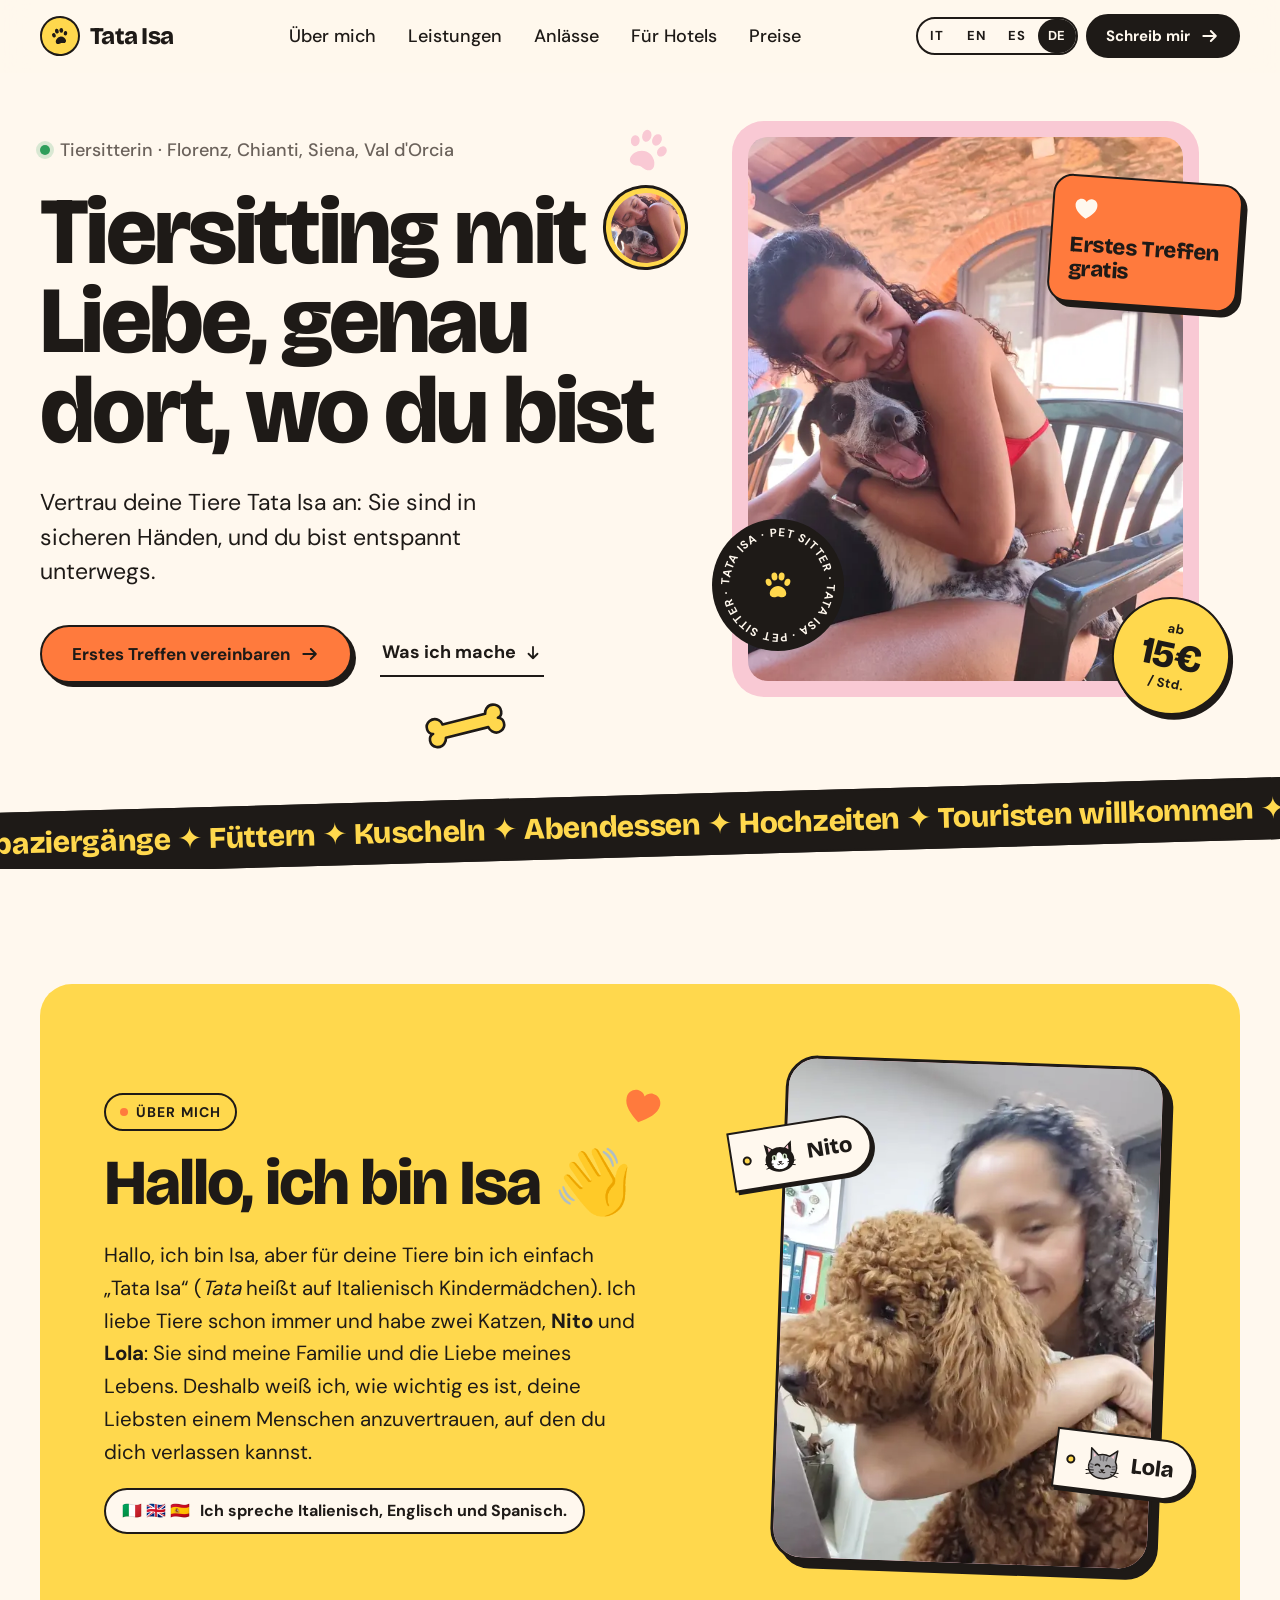
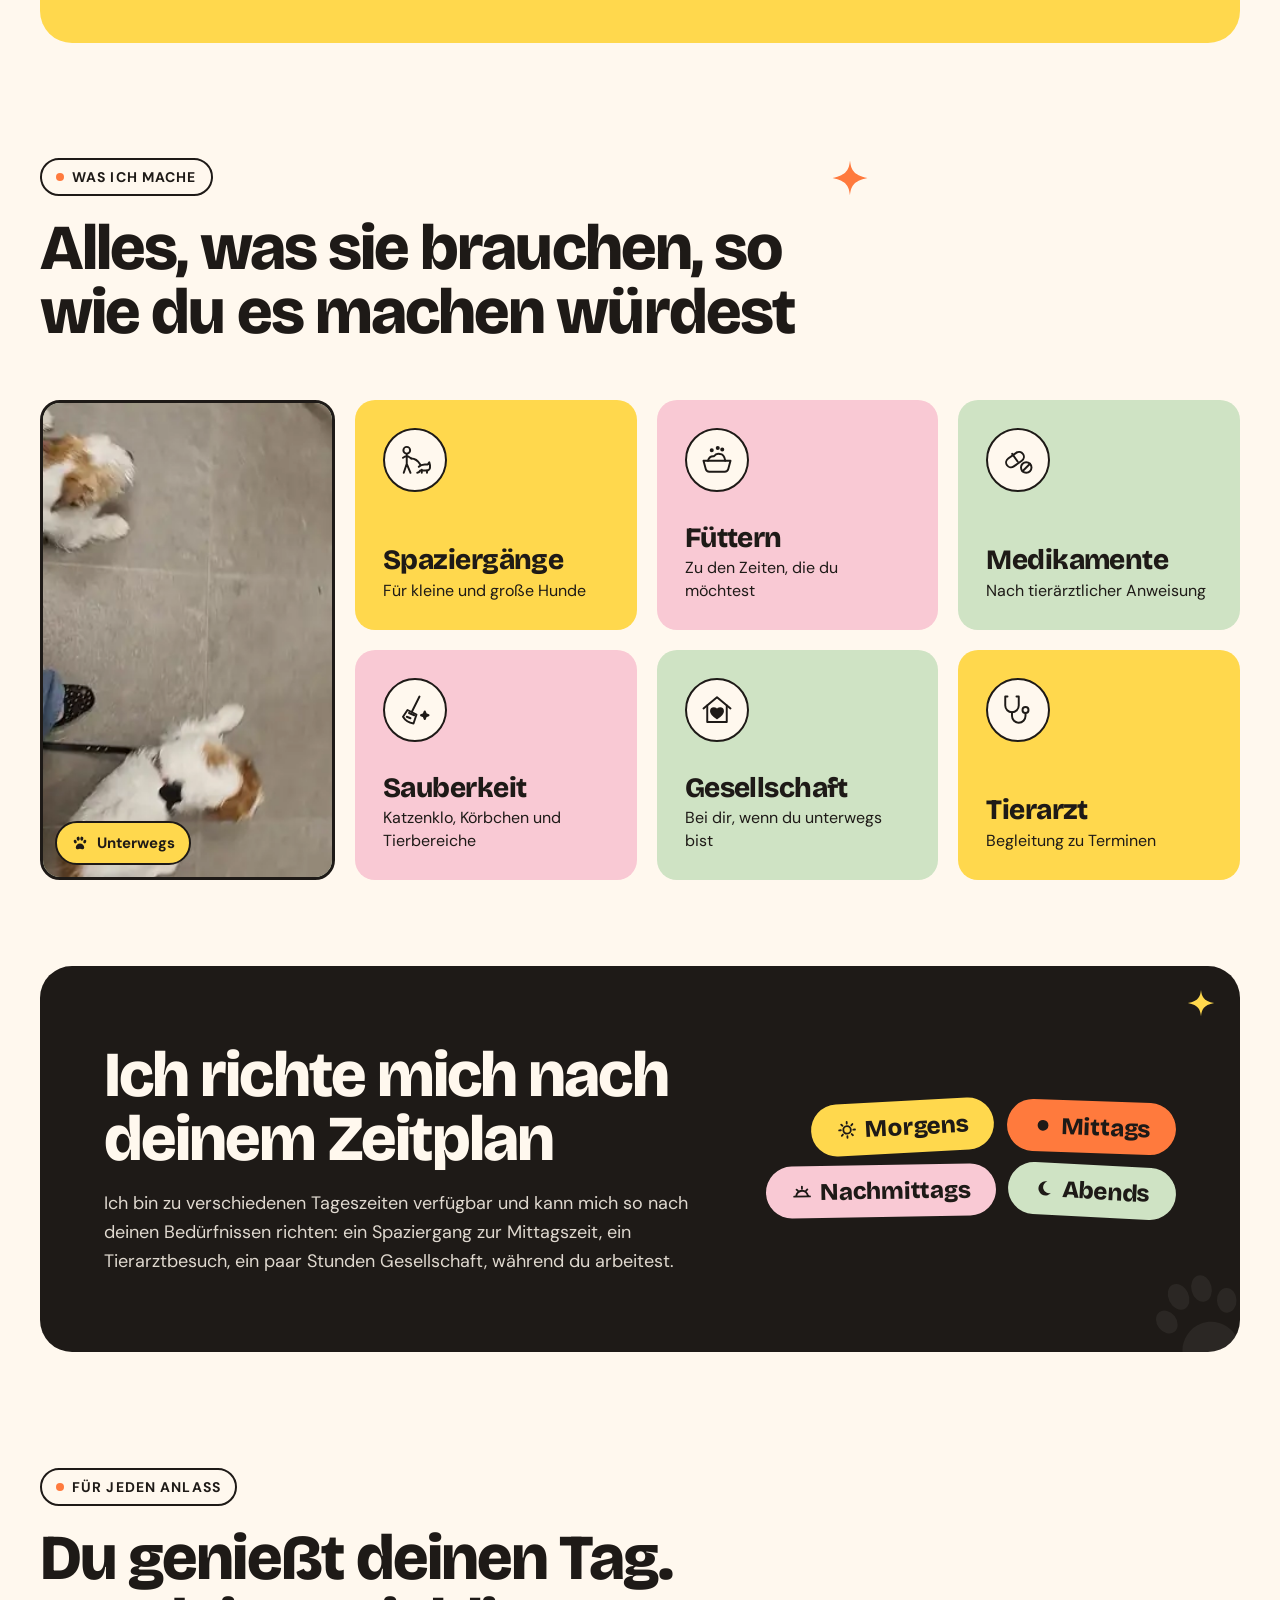
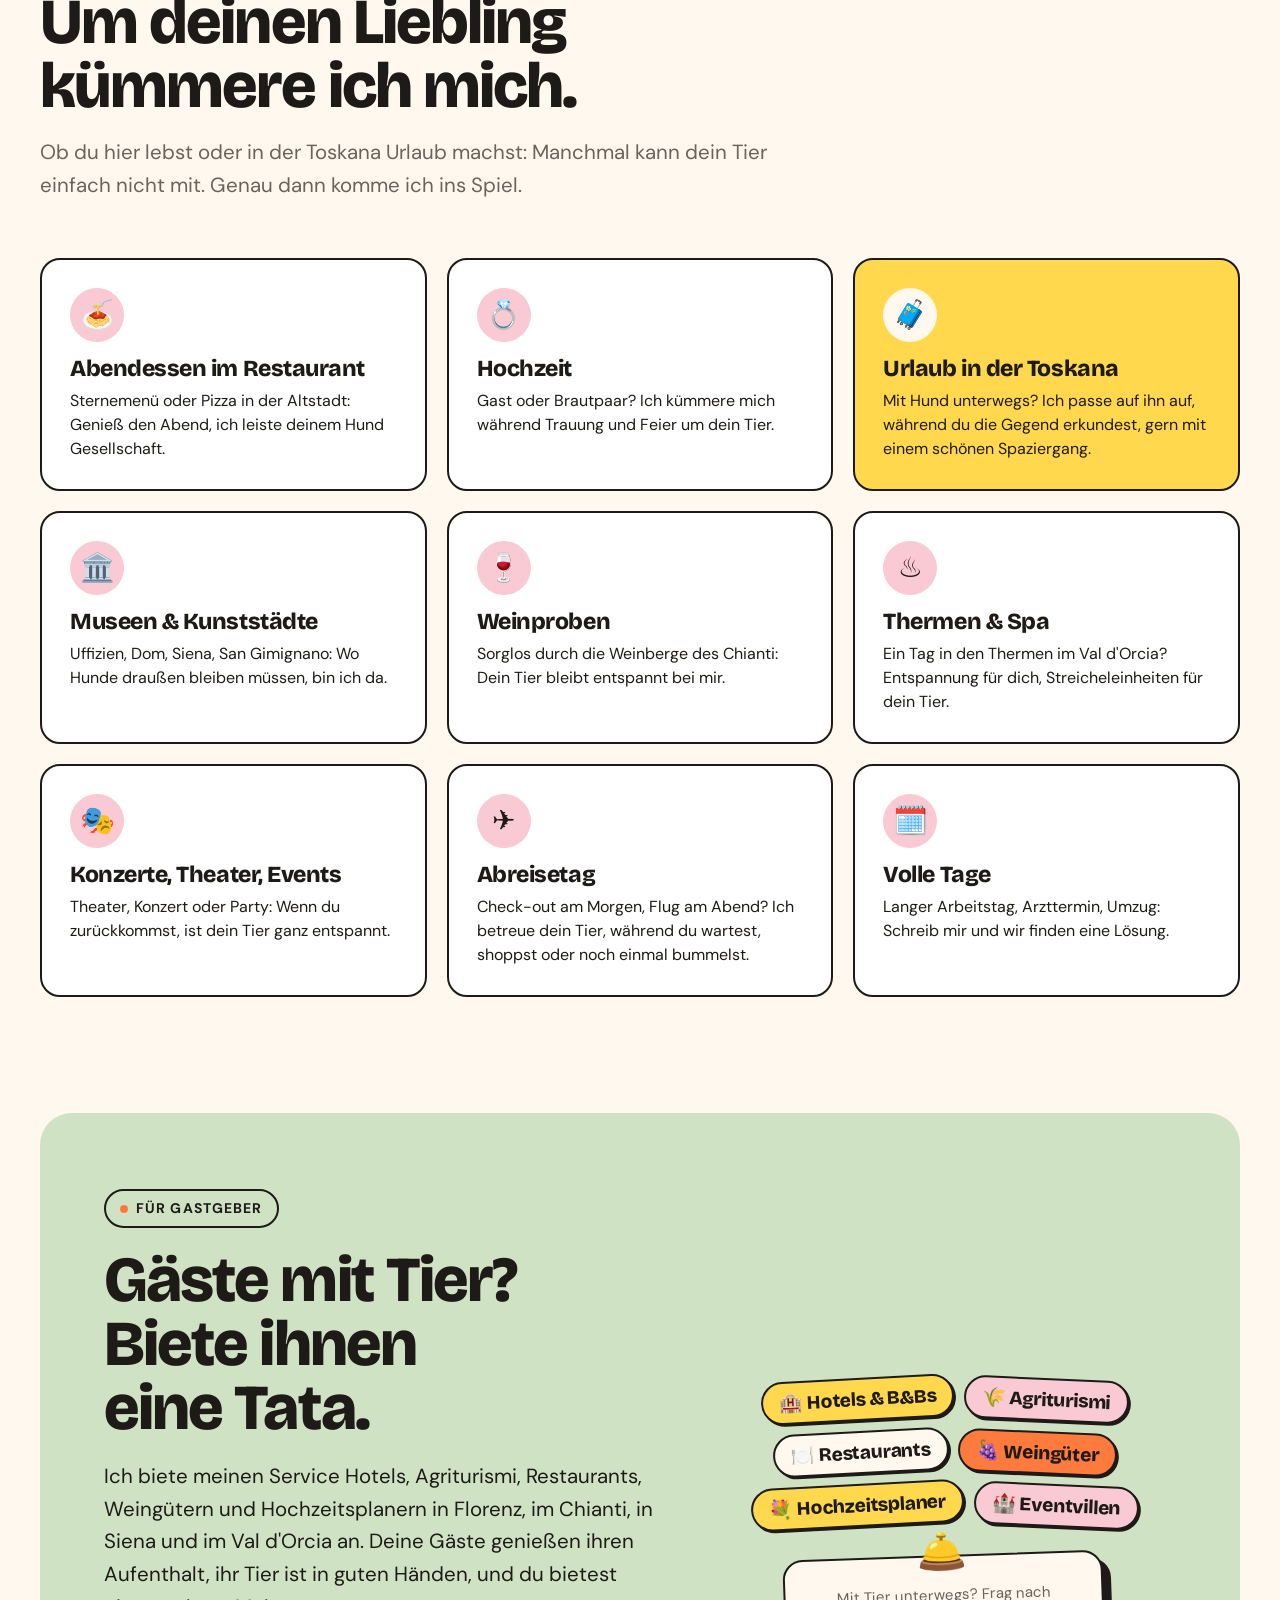
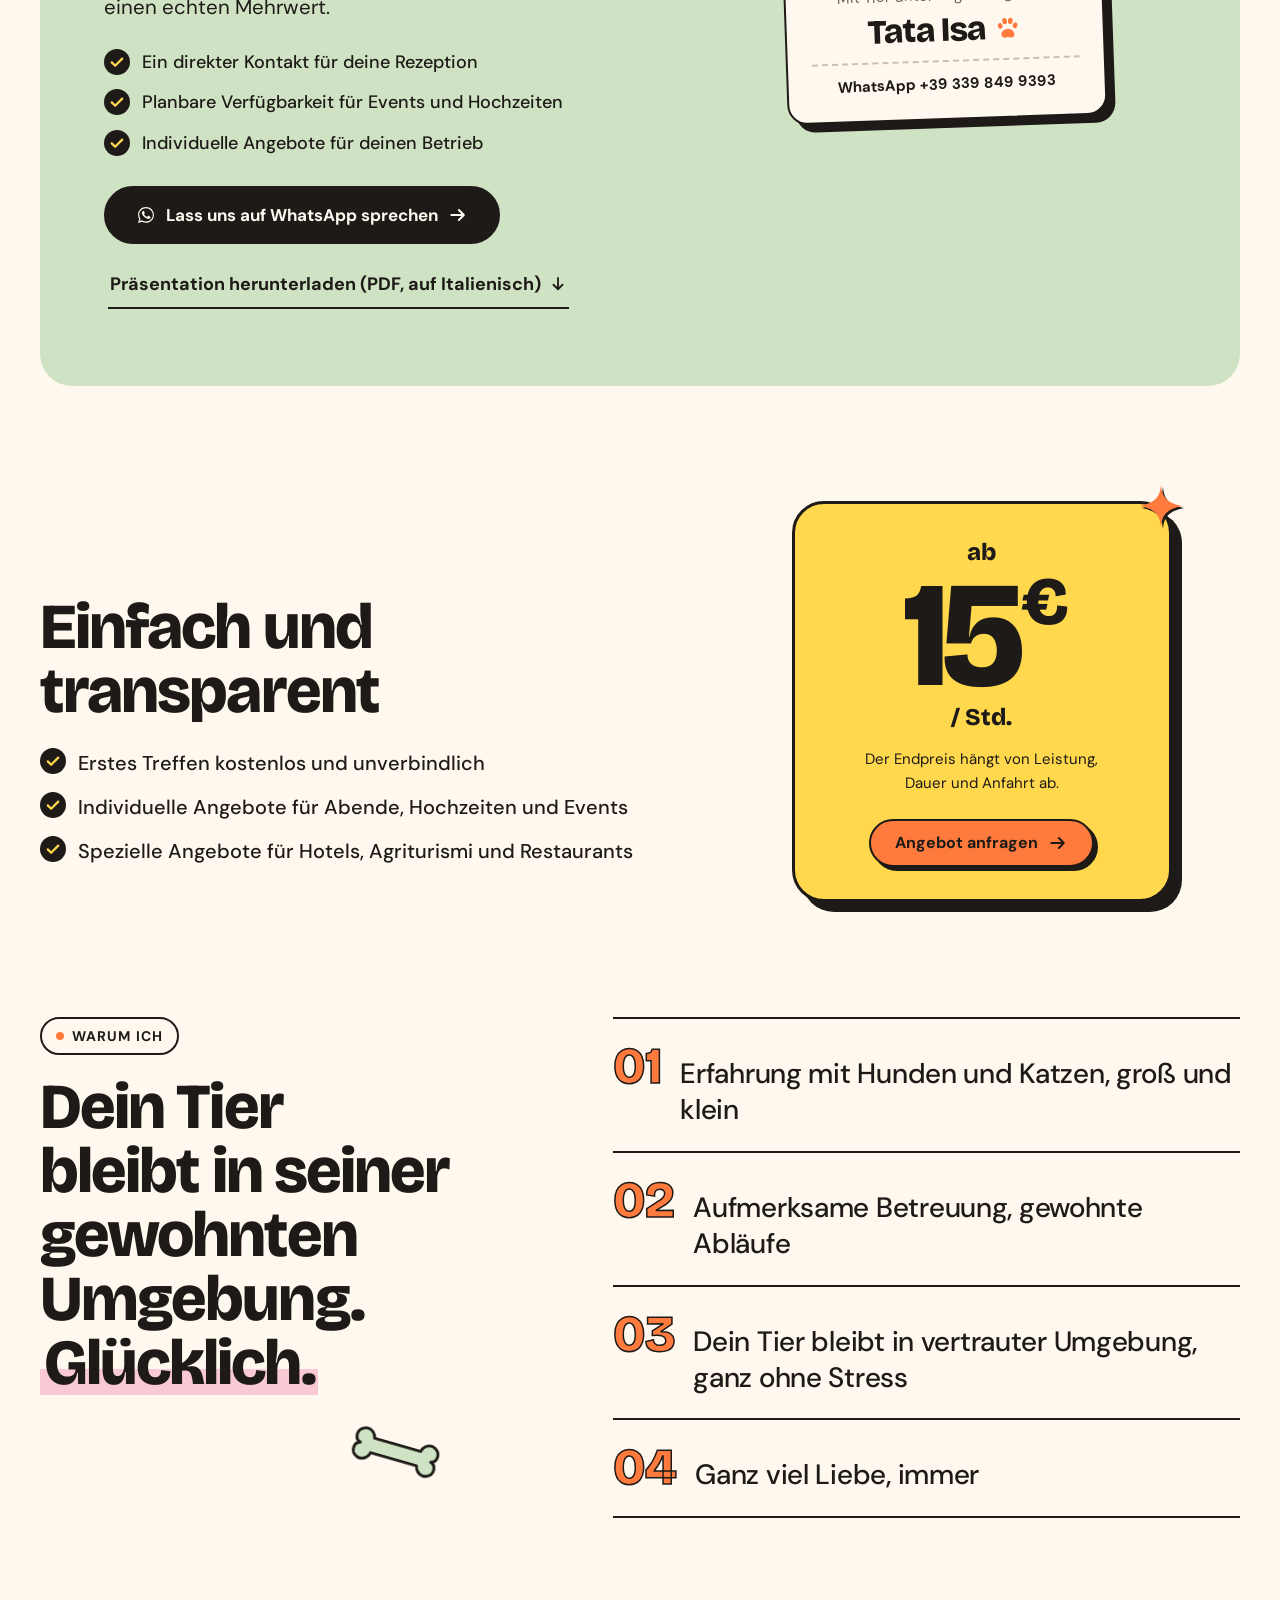
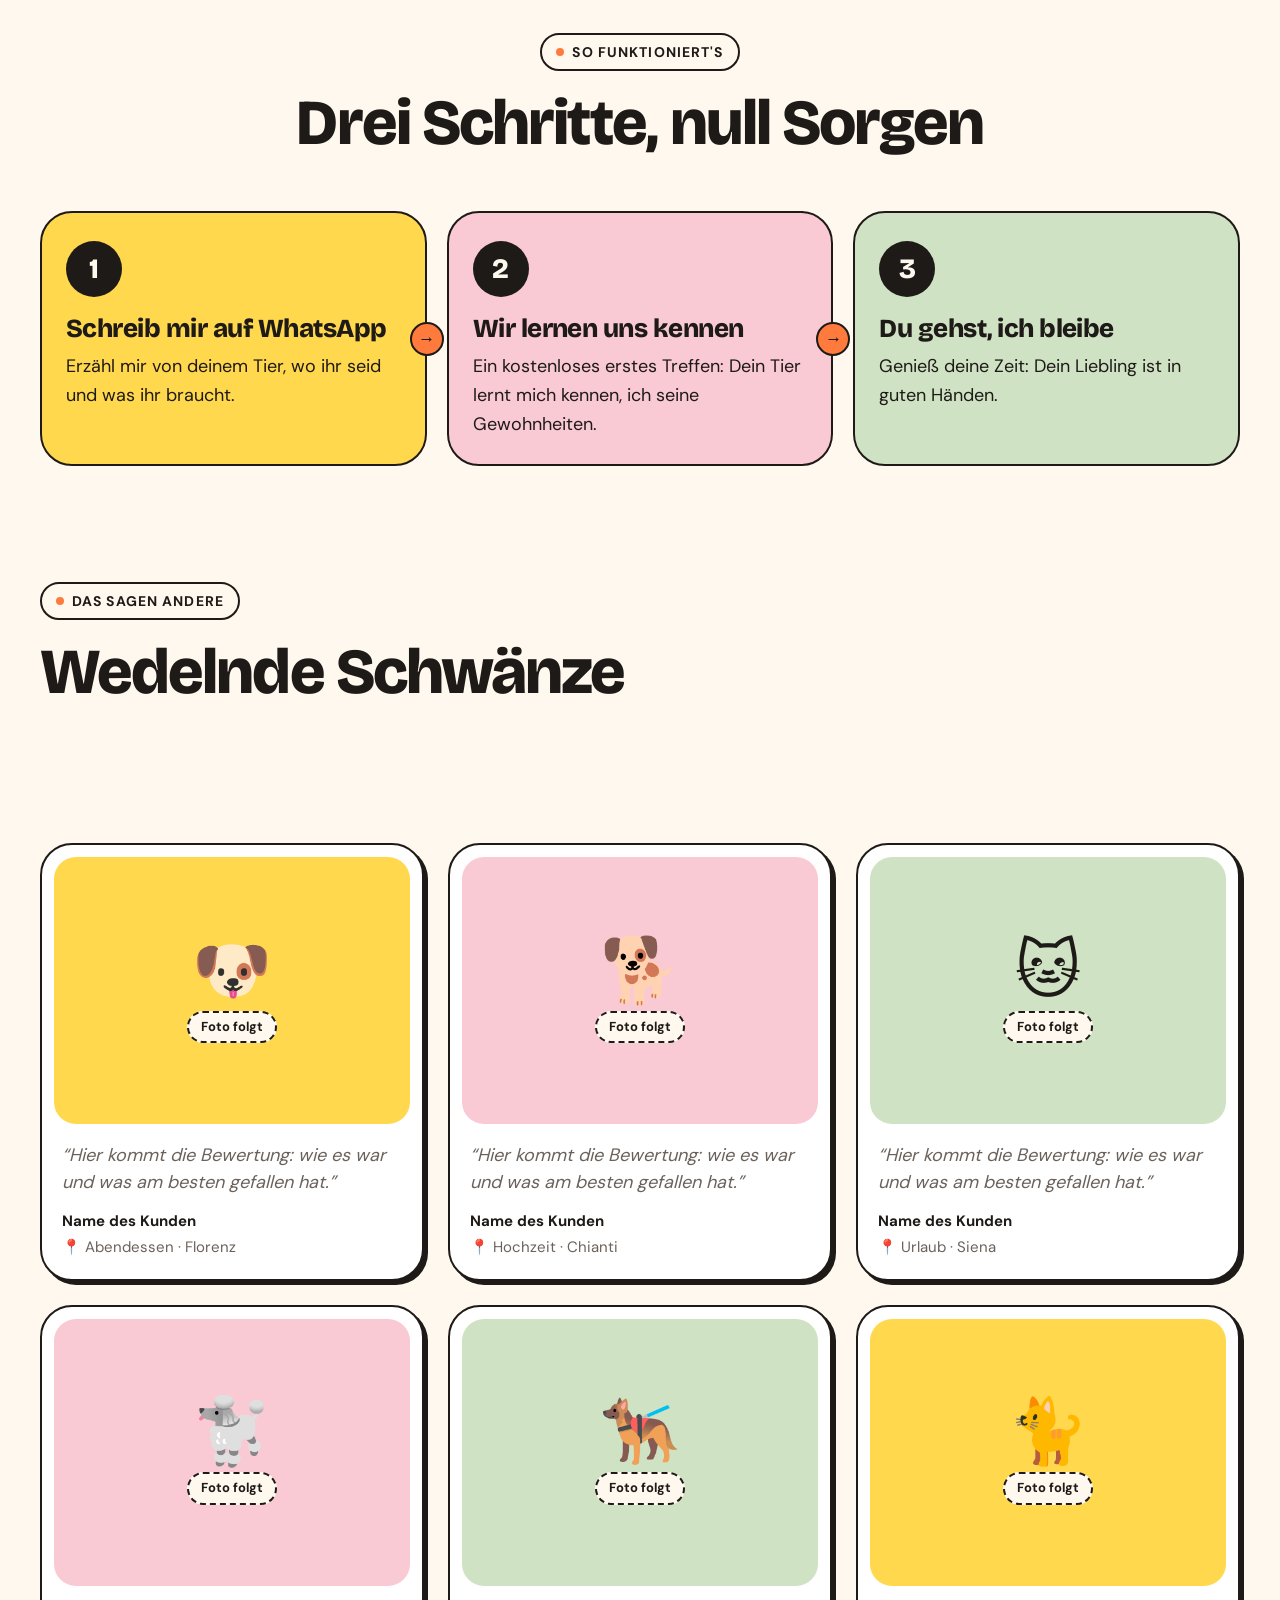
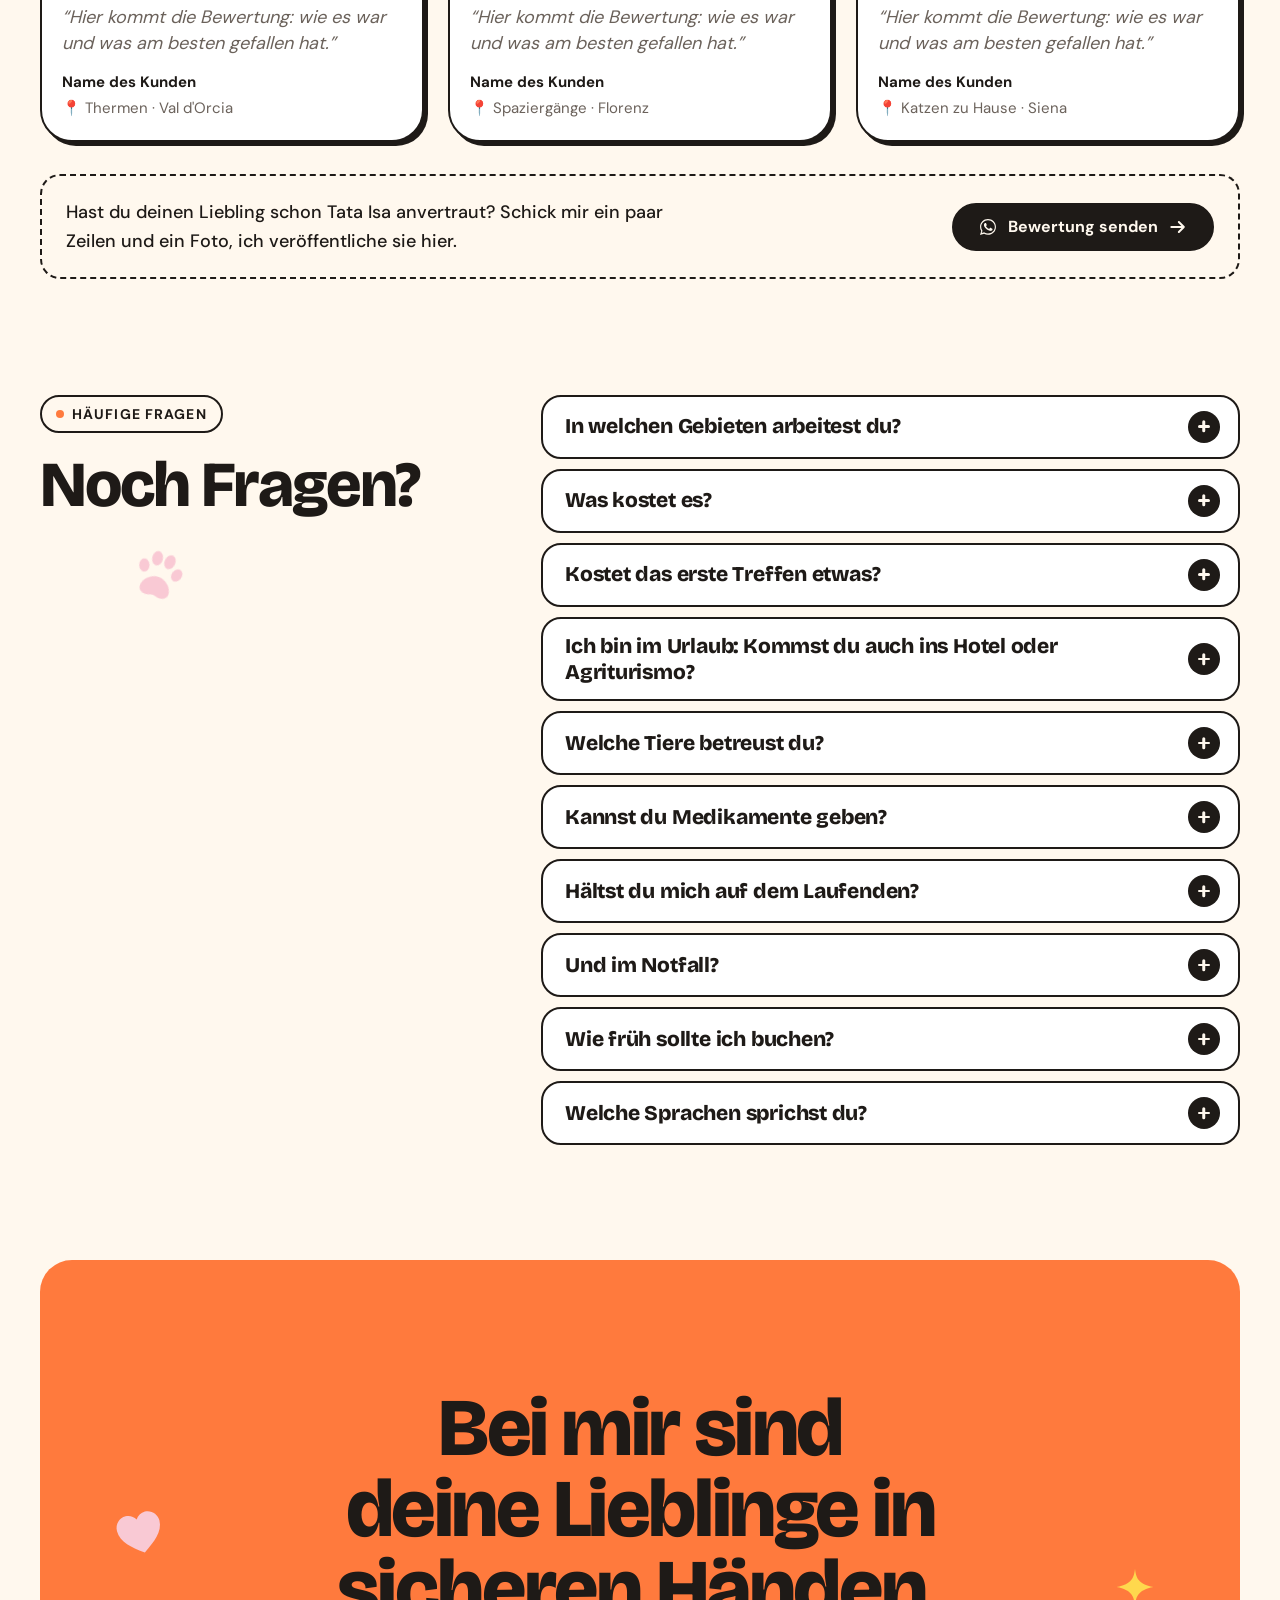
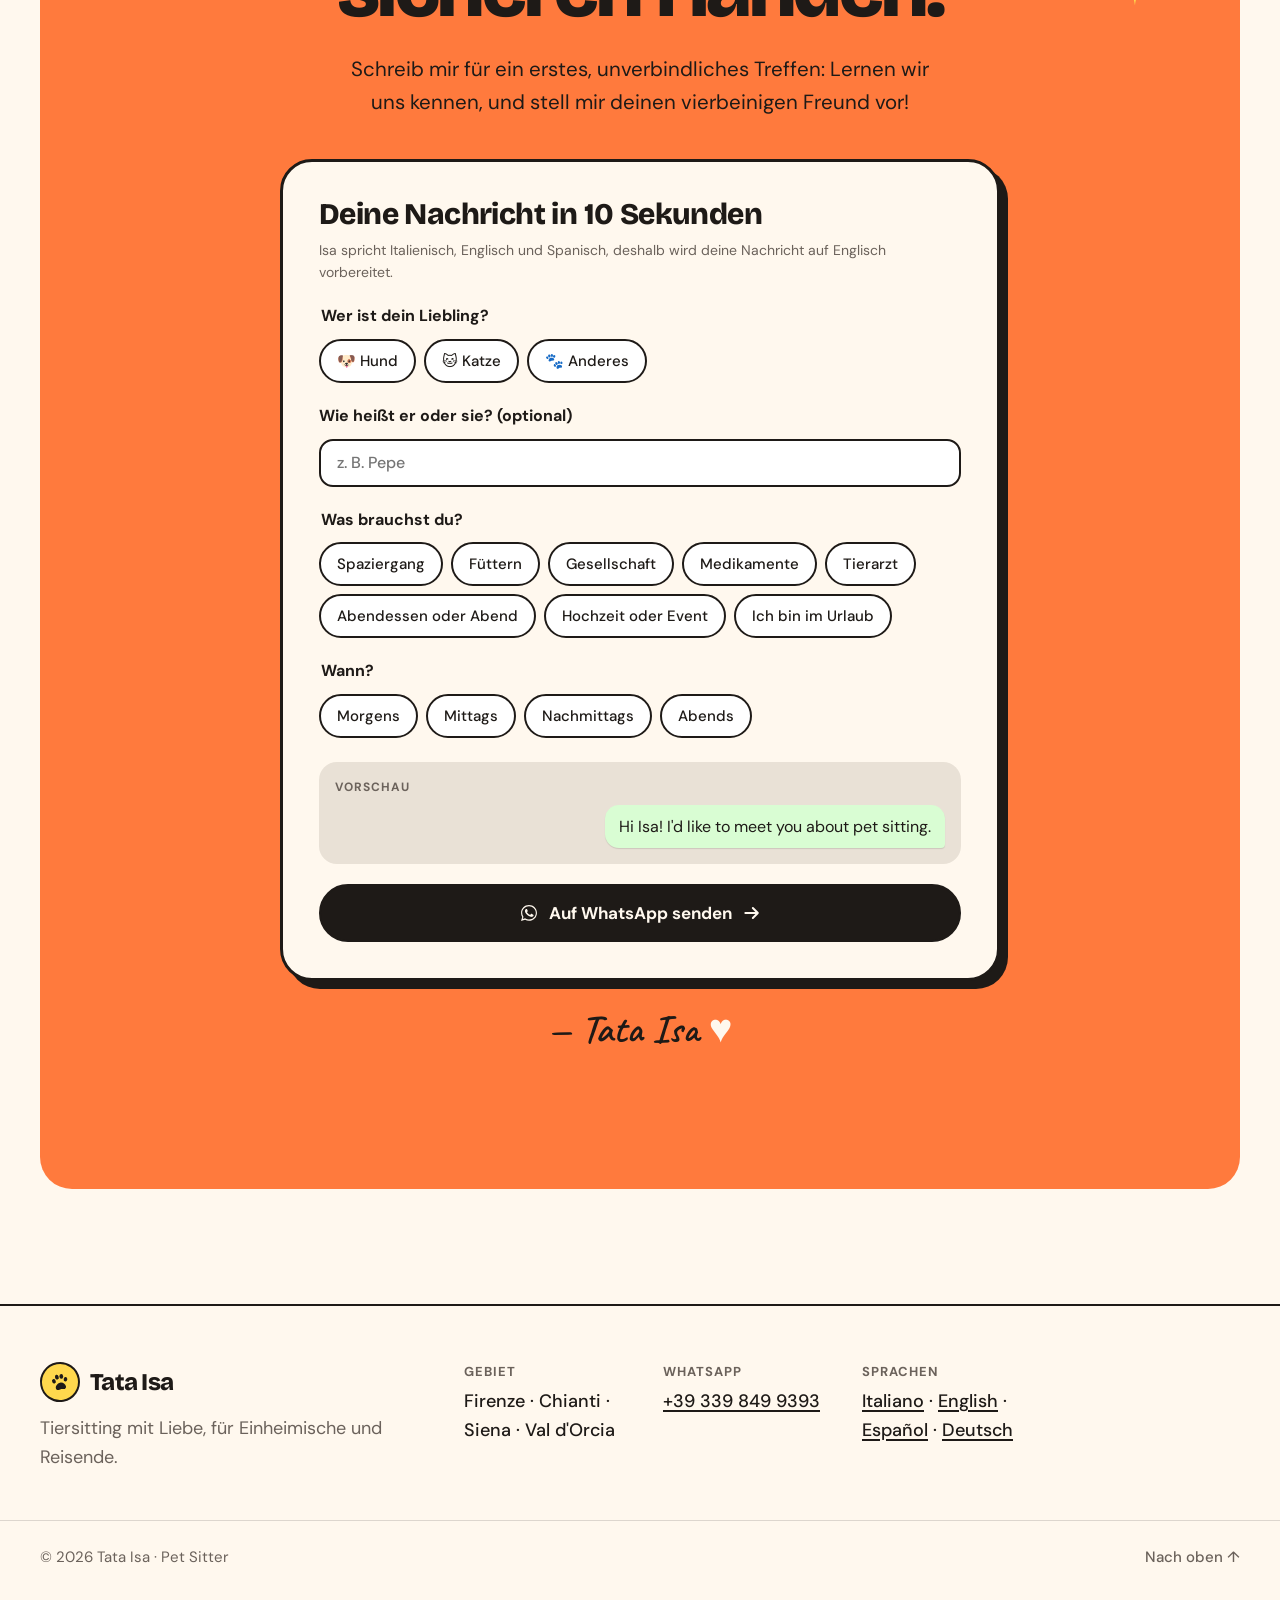
==== commit 640014dd: "Versione 3: spagnolo, recensioni con galleria, FAQ, PDF strutture e volantino - Pagina ES (lingua ma" ====
--- a/de/index.html
+++ b/de/index.html
@@ -11,6 +11,7 @@
   <link rel="alternate" hreflang="it" href="https://andreagalanti91.github.io/isa/">
   <link rel="alternate" hreflang="en" href="https://andreagalanti91.github.io/isa/en/">
   <link rel="alternate" hreflang="de" href="https://andreagalanti91.github.io/isa/de/">
+  <link rel="alternate" hreflang="es" href="https://andreagalanti91.github.io/isa/es/">
   <link rel="alternate" hreflang="x-default" href="https://andreagalanti91.github.io/isa/">
 
   <meta property="og:type" content="website">
@@ -31,7 +32,7 @@
   <link rel="preload" as="image" type="image/webp"
         imagesrcset="../assets/isa-hero-450.webp 450w, ../assets/isa-hero-600.webp 600w, ../assets/isa-hero-900.webp 900w, ../assets/isa-hero-1200.webp 1200w"
         imagesizes="(min-width: 960px) 480px, 80vw">
-  <style>:root{--cream: #FFF8EE;--ink: #1E1A17;--butter: #FFD84D;--blush: #F9C9D4;--tangerine: #FF7A3D;--sage: #CFE3C4;--muted: #6B625B;--radius-lg: 32px;--radius-md: 20px;--radius-pill: 999px;--font-title: "Bricolage Grotesque","Bricolage Fallback",system-ui,sans-serif;--font-body: "DM Sans","DM Sans Fallback",system-ui,-apple-system,"Segoe UI",sans-serif;--font-hand: "Caveat","Comic Sans MS",cursive;--gutter: 16px;--section-y: clamp(64px,9vw,128px);--shadow-soft: 0 10px 24px -10px rgba(30,26,23,.35);--ease: cubic-bezier(.2,.7,.2,1)}@media (min-width: 640px){:root{--gutter: 24px}}@media (min-width: 1024px){:root{--gutter: 40px}}@font-face{font-family: "Bricolage Grotesque";font-style: normal;font-weight: 700 800;font-stretch: 100%;font-display: swap;src: url(../assets/fonts/bricolage-grotesque.woff2) format("woff2");unicode-range: U+0000-00FF,U+0131,U+0152-0153,U+02BB-02BC,U+02C6,U+02DA,U+02DC,U+0304,U+0308,U+0329,U+2000-206F,U+20AC,U+2122,U+2191,U+2193,U+2212,U+2215,U+FEFF,U+FFFD}@font-face{font-family: "DM Sans";font-style: normal;font-weight: 400 700;font-display: swap;src: url(../assets/fonts/dm-sans.woff2) format("woff2");unicode-range: U+0000-00FF,U+0131,U+0152-0153,U+02BB-02BC,U+02C6,U+02DA,U+02DC,U+0304,U+0308,U+0329,U+2000-206F,U+20AC,U+2122,U+2191,U+2193,U+2212,U+2215,U+FEFF,U+FFFD}@font-face{font-family: "Caveat";font-style: normal;font-weight: 600;font-display: swap;src: url(../assets/fonts/caveat-600.woff2) format("woff2");unicode-range: U+0000-00FF,U+0131,U+0152-0153,U+02BB-02BC,U+02C6,U+02DA,U+02DC,U+0304,U+0308,U+0329,U+2000-206F,U+20AC,U+2122,U+2191,U+2193,U+2212,U+2215,U+FEFF,U+FFFD}@font-face{font-family: "Bricolage Fallback";src: local("Arial Bold"),local("Arial-BoldMT"),local("Liberation Sans Bold"),local("Arial");font-weight: 700 800;size-adjust: 92%}@font-face{font-family: "DM Sans Fallback";src: local("Arial"),local("ArialMT"),local("Liberation Sans");font-weight: 400 500;size-adjust: 91.4%}@font-face{font-family: "DM Sans Fallback";src: local("Arial Bold"),local("Arial-BoldMT"),local("Liberation Sans Bold");font-weight: 600 800;size-adjust: 91.9%}*,*::before,*::after{box-sizing: border-box}html{scroll-behavior: smooth;scroll-padding-top: 88px;-webkit-text-size-adjust: 100%}body{margin: 0;background: var(--cream);color: var(--ink);font: 400 17px/1.6 var(--font-body);-webkit-font-smoothing: antialiased;overflow-x: hidden}@supports (overflow: clip){html,body{overflow-x: clip}}@media (min-width: 1024px){body{font-size: 18px}}img,video,svg{display: block;max-width: 100%}picture{display: contents}a{color: inherit}h1,h2,h3,p,ul,ol,dl,dd,figure{margin: 0}ul[role="list"],ol[role="list"]{list-style: none;padding: 0}strong{font-weight: 700}:focus-visible{outline: 3px solid var(--ink);outline-offset: 3px;border-radius: 6px}.block-ink :focus-visible{outline-color: var(--butter)}.sr-only{position: absolute;width: 1px;height: 1px;padding: 0;margin: -1px;overflow: hidden;clip: rect(0 0 0 0);white-space: nowrap;border: 0}.skip-link{position: absolute;left: 16px;top: -60px;z-index: 100;background: var(--ink);color: var(--cream);padding: 10px 16px;border-radius: var(--radius-pill);text-decoration: none;font-weight: 700}.skip-link:focus{top: 12px}.container{width: 100%;max-width: 1280px;margin-inline: auto;padding-inline: var(--gutter)}.hero-title,.h2,h3,.logo-word,.why-num{font-family: var(--font-title);font-optical-sizing: auto}.hero-title{font-size: clamp(48px,9vw,120px);font-weight: 800;line-height: .95;letter-spacing: -.028em}.h2{font-size: clamp(36px,5vw,64px);font-weight: 800;line-height: 1;letter-spacing: -.03em;text-wrap: balance}.label{display: inline-flex;align-items: center;gap: 8px;font-size: 14px;font-weight: 700;letter-spacing: .08em;text-transform: uppercase;padding: 6px 14px;border: 2px solid var(--ink);border-radius: var(--radius-pill);margin-bottom: 20px}.label::before{content: "";width: 8px;height: 8px;border-radius: 50%;background: var(--tangerine)}.lead{font-size: clamp(18px,1.6vw,21px);line-height: 1.6}.btn{display: inline-flex;align-items: center;justify-content: center;gap: 10px;min-height: 48px;padding: 12px 24px;border: 2px solid var(--ink);border-radius: var(--radius-pill);font: 700 16px/1.2 var(--font-body);text-decoration: none;transition: transform .2s var(--ease),box-shadow .2s var(--ease),background-color .2s;will-change: transform}.btn .ico{width: 20px;height: 20px;flex: none;transition: transform .2s var(--ease)}.btn:hover{transform: translateY(-2px);box-shadow: var(--shadow-soft)}.btn:hover .ico:last-child{transform: translateX(3px)}.btn:active{transform: translateY(0);box-shadow: none}.btn-sm{min-height: 44px;padding: 8px 18px;font-size: 15px}.btn-lg{min-height: 58px;padding: 14px 30px;font-size: 17px}.btn-ink{background: var(--ink);color: var(--cream)}.btn-tangerine{background: var(--tangerine);color: var(--ink);box-shadow: 4px 4px 0 var(--ink)}.btn-tangerine:hover{box-shadow: 4px 6px 0 var(--ink),var(--shadow-soft)}.btn-outline{background: transparent;color: var(--ink)}.btn-outline:hover{background: var(--cream)}.link-arrow{display: inline-flex;align-items: center;gap: 8px;font-weight: 700;text-decoration: none;padding: 8px 2px;border-bottom: 2px solid currentColor}.link-arrow .ico{width: 18px;height: 18px;transition: transform .2s var(--ease)}.link-arrow:hover .ico{transform: translateY(3px)}.deco{position: absolute;pointer-events: none}.site-header{position: sticky;top: 0;z-index: 50;background: rgba(255,248,238,.78);-webkit-backdrop-filter: blur(14px) saturate(1.4);backdrop-filter: blur(14px) saturate(1.4);border-bottom: 1px solid transparent;transition: border-color .2s}.site-header.is-scrolled{border-bottom-color: rgba(30,26,23,.08)}.header-inner{display: flex;align-items: center;justify-content: space-between;gap: 16px;height: 72px}.logo{display: inline-flex;align-items: center;gap: 10px;text-decoration: none}.logo-mark{display: grid;place-items: center;width: 40px;height: 40px;border-radius: 50%;background: var(--butter);border: 2px solid var(--ink);transform: rotate(-10deg);transition: transform .3s var(--ease)}.logo:hover .logo-mark{transform: rotate(10deg)}.logo-mark svg{width: 22px;height: 22px}.logo-word{font-size: 24px;font-weight: 800;letter-spacing: -.03em}.main-nav ul{display: flex;gap: 4px;list-style: none;padding: 0;margin: 0}.main-nav a:not(.btn){display: block;padding: 8px 14px;border-radius: var(--radius-pill);font-weight: 500;text-decoration: none;transition: background-color .2s}.main-nav a:not(.btn):hover{background: rgba(30,26,23,.07)}.nav-cta-mobile{display: none}.header-actions{display: flex;align-items: center;gap: 8px}.menu-toggle{display: none;width: 48px;height: 48px;border-radius: 50%;border: 2px solid var(--ink);background: var(--butter);color: var(--ink);cursor: pointer;place-items: center}.menu-bars{display: grid;gap: 6px;width: 20px}.menu-bars span{display: block;height: 2.5px;background: currentColor;border-radius: 2px;transition: transform .25s var(--ease)}.menu-toggle[aria-expanded="true"] .menu-bars span:first-child{transform: translateY(4.25px) rotate(45deg)}.menu-toggle[aria-expanded="true"] .menu-bars span:last-child{transform: translateY(-4.25px) rotate(-45deg)}@media (max-width: 1099px){.menu-toggle{display: grid}.header-cta{display: none}.main-nav{position: absolute;top: 100%;left: 0;right: 0;background: var(--cream);border-bottom: 2px solid var(--ink);padding: 12px var(--gutter) 24px;display: none}.main-nav.is-open{display: block;animation: navIn .25s var(--ease)}.main-nav ul{flex-direction: column;gap: 0}.main-nav a:not(.btn){font-family: var(--font-title);font-size: 30px;font-weight: 800;letter-spacing: -.02em;padding: 10px 0;border-radius: 0;border-bottom: 1px solid rgba(30,26,23,.12)}.main-nav a:not(.btn):hover{background: none}.nav-cta-mobile{display: inline-flex;margin-top: 20px;width: 100%}}@keyframes navIn{from{opacity: 0;transform: translateY(-8px)}}.hero{padding-block: 24px calc(var(--section-y) * .4)}.hero-grid{display: grid;gap: 48px;align-items: center}.hero-copy{position: relative}.eyebrow{display: inline-flex;align-items: center;gap: 10px;font-weight: 500;color: var(--muted);margin-bottom: 20px}.eyebrow .dot{width: 10px;height: 10px;border-radius: 50%;background: #2F9E5B;box-shadow: 0 0 0 4px rgba(47,158,91,.18)}.title-face{display: inline-block;width: .9em;height: .9em;vertical-align: -.08em;margin-inline: .02em;border-radius: 50%;background: var(--butter);border: 3px solid var(--ink);padding: .05em;transform: rotate(-6deg)}.title-face img{width: 100%;height: 100%;object-fit: cover;border-radius: 50%}.hero-sub{margin-top: 28px;max-width: 32ch;font-size: clamp(19px,1.8vw,23px);line-height: 1.5}.hero-ctas{display: flex;flex-wrap: wrap;align-items: center;gap: 16px 28px;margin-top: 36px}.hero-visual{position: relative;margin-inline: auto;width: 100%;max-width: 520px}.hero-photo{display: block;width: auto;border: 0;font: inherit;cursor: pointer;position: relative;background: var(--blush);border-radius: var(--radius-lg);padding: 16px;margin-right: 8%}.hero-photo img{width: 100%;height: auto;aspect-ratio: 4 / 5;object-fit: cover;object-position: 50% 40%;border-radius: calc(var(--radius-lg) - 12px)}.hero-card{position: absolute;right: 0;top: 10%;display: flex;flex-direction: column;gap: 10px;width: 44%;max-width: 190px;padding: 18px 18px 20px;background: var(--tangerine);color: var(--ink);border: 2px solid var(--ink);border-radius: var(--radius-md);font: 800 clamp(18px,2vw,22px)/1.1 var(--font-title);letter-spacing: -.02em;transform: rotate(4deg);box-shadow: 5px 5px 0 var(--ink)}.hero-card .ico{width: 28px;height: 28px;color: var(--cream)}.badge-rotate{position: absolute;left: -4%;bottom: 8%;width: clamp(104px,26%,140px);aspect-ratio: 1}.badge-rotate svg{width: 100%;height: 100%;overflow: visible}.badge-rotate text{fill: var(--cream);font: 700 10.5px var(--font-body);letter-spacing: .14em}.badge-text{transform-origin: 60px 60px;animation: spin 14s linear infinite}@keyframes spin{to{transform: rotate(360deg)}}.deco-hero-paw{width: 54px;height: 54px;color: var(--blush);right: 4%;top: -12px;transform: rotate(22deg)}.deco-hero-bone{display: none;width: 84px;height: 42px;color: var(--butter);left: 58%;bottom: -64px;transform: rotate(-14deg)}.deco-hero-star{width: 46px;height: 46px;color: var(--butter);right: -4px;bottom: 4%;transform: rotate(10deg);filter: drop-shadow(2px 2px 0 var(--ink))}@media (min-width: 960px){.hero{padding-top: 48px}.hero-grid{grid-template-columns: minmax(0,1.3fr) minmax(0,1fr);gap: 32px}.hero-title{font-size: clamp(48px,7.4vw,120px)}.hero-visual{margin-right: 0}.deco-hero-bone{display: block}}@media (min-width: 1440px){.hero-title{font-size: 112px}}.section{padding-block: var(--section-y) 0;position: relative}.section-tight{padding-top: calc(var(--section-y) * .75)}.block{position: relative;border-radius: var(--radius-lg);padding: clamp(32px,6vw,80px) clamp(22px,5vw,72px)}.block-butter{background: var(--butter)}.block-tangerine{background: var(--tangerine)}.block-ink{background: var(--ink);color: var(--cream)}.bg-butter{background: var(--butter)}.bg-blush{background: var(--blush)}.bg-sage{background: var(--sage)}.bg-cream{background: var(--cream)}.bg-tangerine{background: var(--tangerine)}.block-sage{background: var(--sage)}.about{display: grid;gap: 56px;align-items: center}.about-copy{position: relative}.about .h2{margin-bottom: 24px}.about .lead{max-width: 38ch}.wave{display: inline-block;transform-origin: 70% 80%}.is-in .wave,.wave.is-in{animation: wave 2.4s ease-in-out .6s 2}@keyframes wave{0%,60%,100%{transform: rotate(0)}10%,30%{transform: rotate(16deg)}20%,40%{transform: rotate(-8deg)}}.about-media{position: relative;width: 100%;max-width: 380px;margin-inline: auto}.video-frame{border: 3px solid var(--ink);border-radius: var(--radius-lg);overflow: hidden;background: var(--blush);transform: rotate(2deg);box-shadow: 8px 8px 0 var(--ink)}.video-frame video{width: 100%;height: auto;aspect-ratio: 3 / 4;object-fit: cover}.tag{position: absolute;cursor: pointer;display: inline-flex;align-items: center;gap: 8px;padding: 8px 18px 8px 10px;background: var(--cream);color: var(--ink);border: 2px solid var(--ink);border-radius: 12px 999px 999px 12px;font: 800 22px/1 var(--font-title);box-shadow: 3px 3px 0 var(--ink)}.tag::before{content: "";width: 9px;height: 9px;border-radius: 50%;border: 2px solid var(--ink);background: var(--butter);flex: none}.tag-cat{width: 40px;height: 40px}.tag-nito{left: -18px;top: 12%;transform: rotate(-9deg)}.tag-lola{right: -14px;bottom: 14%;transform: rotate(7deg)}.deco-about-heart{width: 44px;height: 44px;color: var(--tangerine);right: 0;top: -8px;transform: rotate(14deg)}@media (min-width: 860px){.about{grid-template-columns: minmax(0,1.25fr) minmax(0,1fr);gap: 64px}.about-media{margin-right: 4%}.tag-nito{left: -48px}.tag-lola{right: -36px}}.section-head{position: relative;max-width: 820px;margin-bottom: clamp(32px,5vw,56px)}.deco-services-star{width: 40px;height: 40px;color: var(--tangerine);right: -10px;top: 0}.services{display: grid;gap: 16px}.service-grid{display: grid;gap: 16px;grid-template-columns: 1fr}.service-card{position: relative;display: grid;grid-template-columns: auto 1fr;column-gap: 18px;align-items: center;padding: 22px;border-radius: var(--radius-md);transition: transform .25s var(--ease)}.service-card:hover{transform: translateY(-4px) rotate(-.6deg)}.service-ico{grid-row: span 2;display: grid;place-items: center;width: 64px;height: 64px;border-radius: 50%;background: var(--cream);border: 2px solid var(--ink)}.service-ico svg{width: 36px;height: 36px}.service-card h3{font-size: 24px;font-weight: 800;letter-spacing: -.02em;line-height: 1.1}.service-card p{color: var(--ink);font-size: 16px;line-height: 1.4;margin-top: 4px}.service-video{position: relative;border-radius: var(--radius-md);overflow: hidden;border: 3px solid var(--ink);background: var(--sage)}.service-video video{width: 100%;height: 100%;aspect-ratio: 4 / 3;object-fit: cover;object-position: 50% 70%}.service-video figcaption{position: absolute;left: 12px;bottom: 12px;display: inline-flex;align-items: center;gap: 8px;padding: 8px 14px;background: var(--butter);border: 2px solid var(--ink);border-radius: var(--radius-pill);font-weight: 700;font-size: 15px}.service-video figcaption .ico{width: 18px;height: 18px}@media (min-width: 640px){.service-grid{grid-template-columns: repeat(2,1fr)}.service-card{display: flex;flex-direction: column;align-items: flex-start;gap: 0;padding: 28px;min-height: 230px}.service-ico{margin-bottom: auto}.service-card h3{margin-top: 28px}.services{grid-template-columns: minmax(0,1fr) minmax(0,2fr)}.service-video video{aspect-ratio: auto}}@media (min-width: 1024px){.services{grid-template-columns: minmax(0,1fr) minmax(0,3fr);gap: 20px}.service-grid{grid-template-columns: repeat(3,1fr);gap: 20px}.service-card h3{font-size: 28px}}.flex-band{display: grid;gap: 32px;align-items: center;overflow: hidden}.flex-band .h2{color: var(--cream);margin-bottom: 18px}.flex-band p{color: rgba(255,248,238,.86);max-width: 52ch}.chips{display: flex;flex-wrap: wrap;gap: 12px}.chip{display: inline-flex;align-items: center;gap: 8px;padding: 12px 22px;border-radius: var(--radius-pill);color: var(--ink);font: 800 20px/1 var(--font-title);letter-spacing: -.01em}.chip svg{width: 20px;height: 20px;flex: none}.chip-butter{background: var(--butter);transform: rotate(-3deg)}.chip-tangerine{background: var(--tangerine);transform: rotate(2deg)}.chip-blush{background: var(--blush);transform: rotate(-1deg)}.chip-sage{background: var(--sage);transform: rotate(3deg)}.deco-flex-star{width: 30px;height: 30px;color: var(--butter);right: 24px;top: 22px}.deco-flex-paw{width: 120px;height: 120px;color: rgba(255,248,238,.06);right: -20px;bottom: -28px;transform: rotate(-20deg)}@media (min-width: 960px){.flex-band{grid-template-columns: minmax(0,1.4fr) minmax(0,1fr);gap: 56px}.chips{justify-content: flex-end}.chip{font-size: 24px;padding: 14px 26px}}.why{display: grid;gap: 40px}.why-head{position: relative}.hl{background: linear-gradient(transparent 58%,var(--blush) 58%,var(--blush) 92%,transparent 92%);padding-inline: .06em}.deco-why-bone{width: 92px;height: 46px;color: var(--sage);right: 8%;bottom: -54px;transform: rotate(16deg)}.why-list{list-style: none;padding: 0;border-top: 2px solid var(--ink)}.why-list li{display: grid;grid-template-columns: auto 1fr;gap: 20px;align-items: baseline;padding: 22px 0;border-bottom: 2px solid var(--ink)}.why-num{font-size: clamp(32px,4vw,52px);font-weight: 800;line-height: 1;color: var(--tangerine);-webkit-text-stroke: 1.5px var(--ink);letter-spacing: -.03em}.why-text{font-size: clamp(20px,2.2vw,28px);font-weight: 500;line-height: 1.3;letter-spacing: -.01em}@media (min-width: 960px){.why{grid-template-columns: minmax(0,1fr) minmax(0,1.25fr);gap: 72px;align-items: start}.why-head{position: sticky;top: 120px}.deco-why-bone{bottom: -80px;right: 20%}}.cta{text-align: center;overflow: hidden;padding-block: clamp(72px,10vw,128px) clamp(96px,11vw,140px)}.cta-title{max-width: 16ch;margin-inline: auto;font-size: clamp(40px,6.4vw,88px);line-height: .98}.cta-text{max-width: 44ch;margin: 24px auto 0;font-size: clamp(18px,1.6vw,21px)}.signature{margin-top: 28px;font: 600 clamp(30px,3.4vw,40px)/1 var(--font-hand);transform: rotate(-3deg)}.signature span{color: var(--cream)}.deco-cta-heart{width: 44px;height: 44px;color: var(--blush);left: 6%;top: 22px;transform: rotate(-14deg)}.deco-cta-star{width: 34px;height: 34px;color: var(--butter);right: 7%;top: 28px}@media (min-width: 860px){.deco-cta-heart{width: 56px;height: 56px;top: 16%}.deco-cta-star{width: 42px;height: 42px;top: 20%}}.paw-trail{position: absolute;inset: auto 4% 18px 4%;height: 44px;pointer-events: none}.paw-trail svg{position: absolute;top: 0;left: calc(var(--i) * 10%);width: 26px;height: 26px;color: var(--ink);opacity: 0;transform: rotate(90deg);animation: pawStep 6s ease-out infinite;animation-delay: calc(var(--i) * .35s)}.paw-trail svg:nth-child(odd){top: 16px}@keyframes pawStep{0%{opacity: 0;transform: rotate(90deg) scale(.6)}4%{opacity: .85;transform: rotate(90deg) scale(1)}45%{opacity: .85}60%,100%{opacity: 0;transform: rotate(90deg) scale(1)}}.site-footer{margin-top: var(--section-y);padding-block: 56px 32px;border-top: 2px solid var(--ink)}.footer-grid{display: grid;gap: 36px}.footer-brand p{margin-top: 12px;color: var(--muted)}.footer-info{display: grid;gap: 20px;grid-template-columns: repeat(2,minmax(0,1fr))}.footer-info dt{font-size: 13px;font-weight: 700;letter-spacing: .08em;text-transform: uppercase;color: var(--muted)}.footer-info dd{margin-top: 4px;font-weight: 500;overflow-wrap: anywhere}.footer-info a{text-decoration-thickness: 1.5px;text-underline-offset: 3px}.footer-bottom{display: flex;flex-wrap: wrap;justify-content: space-between;gap: 12px;margin-top: 48px;padding-top: 24px;border-top: 1px solid rgba(30,26,23,.15);color: var(--muted);font-size: 15px}.to-top{text-decoration: none;font-weight: 500}.to-top:hover{color: var(--ink)}@media (min-width: 860px){.footer-grid{grid-template-columns: 1fr 2fr;align-items: start}.footer-info{grid-template-columns: repeat(4,minmax(0,1fr))}}.wa-float{position: fixed;right: 16px;bottom: calc(16px + env(safe-area-inset-bottom));z-index: 60;display: none;place-items: center;width: 60px;height: 60px;border-radius: 50%;background: #25D366;color: var(--ink);border: 2px solid var(--ink);box-shadow: 3px 3px 0 var(--ink);opacity: 0;transform: translateY(20px) scale(.9);pointer-events: none;transition: opacity .3s var(--ease),transform .3s var(--ease)}.wa-float svg{width: 32px;height: 32px}.wa-float.is-visible{opacity: 1;transform: none;pointer-events: auto}@media (max-width: 859px){.wa-float{display: grid}}.js .reveal{opacity: 0;transform: translateY(16px);transition: opacity .7s var(--ease),transform .7s var(--ease)}.js .reveal.is-in{opacity: 1;transform: none}@media (prefers-reduced-motion: reduce){html{scroll-behavior: auto}*,*::before,*::after{animation: none !important;transition: none !important}.js .reveal{opacity: 1;transform: none}.paw-trail svg{opacity: .6}}.lang-switch{display: flex;gap: 2px;padding: 3px;border: 2px solid var(--ink);border-radius: var(--radius-pill);background: var(--cream)}.lang-switch a{display: grid;place-items: center;min-width: 38px;height: 34px;padding: 0 6px;border-radius: var(--radius-pill);font-size: 13px;font-weight: 700;letter-spacing: .04em;text-decoration: none}.lang-switch a:hover{background: rgba(30,26,23,.08)}.lang-switch a[aria-current="page"]{background: var(--ink);color: var(--cream)}@media (max-width: 400px){.logo-word{font-size: 21px}.lang-switch a{min-width: 34px}}.price-sticker{position: absolute;right: 2%;bottom: -18px;display: grid;place-content: center;text-align: center;width: clamp(92px,24%,118px);aspect-ratio: 1;border-radius: 50%;background: var(--butter);color: var(--ink);border: 2px solid var(--ink);box-shadow: 4px 4px 0 var(--ink);text-decoration: none;transform: rotate(12deg);transition: transform .3s var(--ease);line-height: 1}.price-sticker:hover{transform: rotate(-4deg) scale(1.06)}.ps-from,.ps-unit{font-size: 13px;font-weight: 700}.ps-amount{font: 800 clamp(30px,3vw,38px)/1 var(--font-title);letter-spacing: -.03em;margin: 2px 0}.pop-heart{position: absolute;z-index: 5;pointer-events: none;width: 28px;height: 28px;color: var(--tangerine);animation: popHeart 1.1s var(--ease) forwards}@keyframes popHeart{0%{opacity: 0;transform: translate(-50%,-50%) scale(.4)}20%{opacity: 1;transform: translate(-50%,-80%) scale(1.15)}100%{opacity: 0;transform: translate(calc(-50% + var(--dx,0px)),-260%) scale(.9) rotate(var(--rot,0deg))}}.marquee-wrap{overflow: hidden;padding-block: 12px}.marquee{overflow: hidden;margin-top: clamp(24px,4vw,40px);background: var(--ink);color: var(--butter);border-block: 2px solid var(--ink);transform: rotate(-1.6deg);width: 104%;margin-left: -2%}.marquee-track{display: flex;width: max-content;animation: marquee 32s linear infinite}.marquee-track span{flex: none;padding: 14px 0;padding-right: .4em;font: 800 clamp(20px,2.6vw,30px)/1 var(--font-title);letter-spacing: -.01em;white-space: nowrap}@keyframes marquee{to{transform: translateX(-50%)}}.tag{transition: transform .25s var(--ease)}.tag:hover{transform: rotate(0) scale(1.06)}.tag.is-wiggle{animation: wiggle .6s ease-in-out}@keyframes wiggle{0%,100%{rotate: 0deg}20%{rotate: -10deg}40%{rotate: 8deg}60%{rotate: -6deg}80%{rotate: 4deg}}.say{position: absolute;left: 50%;bottom: calc(100% + 10px);padding: 6px 12px;white-space: nowrap;background: var(--ink);color: var(--cream);border-radius: 14px;font: 600 22px/1 var(--font-hand);pointer-events: none;animation: say 1.4s var(--ease) forwards}.say::after{content: "";position: absolute;left: 50%;top: 100%;margin-left: -6px;border: 6px solid transparent;border-top-color: var(--ink)}@keyframes say{0%{opacity: 0;transform: translate(-50%,6px) scale(.8)}15%,75%{opacity: 1;transform: translate(-50%,0) scale(1)}100%{opacity: 0;transform: translate(-50%,-8px)}}.section-intro{margin-top: 18px;max-width: 56ch;font-size: clamp(18px,1.6vw,21px);color: var(--muted)}.section-head-center{margin-inline: auto;text-align: center}.occasions{display: grid;gap: 14px;grid-template-columns: 1fr}.occ{position: relative;padding: 22px 22px 24px;border: 2px solid var(--ink);border-radius: var(--radius-md);background: #fff;transition: transform .25s var(--ease),box-shadow .25s var(--ease),background-color .25s}.occ:nth-child(3n+1){--tilt: -.8deg}.occ:nth-child(3n+2){--tilt: .6deg}.occ:nth-child(3n){--tilt: -.4deg}.occ:hover{transform: translateY(-4px) rotate(var(--tilt));box-shadow: 5px 5px 0 var(--ink);background: var(--cream)}.occ-hot{background: var(--butter)}.occ-hot:hover{background: var(--butter)}.occ-emoji{display: grid;place-items: center;width: 54px;height: 54px;margin-bottom: 14px;border-radius: 50%;background: var(--blush);font-size: 28px;line-height: 1}.occ-hot .occ-emoji{background: var(--cream)}.occ h3{font-size: 23px;font-weight: 800;letter-spacing: -.02em;line-height: 1.1}.occ p{margin-top: 8px;font-size: 16px;line-height: 1.5}@media (min-width: 640px){.occasions{grid-template-columns: repeat(2,1fr);gap: 18px}}@media (min-width: 1024px){.occasions{grid-template-columns: repeat(3,1fr);gap: 20px}.occ{padding: 28px}}.biz{display: grid;gap: 48px;align-items: center}.biz .h2{margin-bottom: 20px}.biz .lead{max-width: 46ch}.biz .btn{margin-top: 28px}.checklist{list-style: none;padding: 0;margin-top: 24px;display: grid;gap: 12px}.checklist li{display: flex;align-items: flex-start;gap: 12px;font-weight: 500}.checklist svg{flex: none;width: 26px;height: 26px;padding: 4px;margin-top: 1px;border-radius: 50%;background: var(--ink);color: var(--butter)}.biz-visual{position: relative;display: grid;gap: 28px;justify-items: center}.venue-stickers{list-style: none;padding: 0;display: flex;flex-wrap: wrap;justify-content: center;gap: 10px}.venue-stickers li{padding: 10px 16px;border: 2px solid var(--ink);border-radius: var(--radius-pill);font: 800 17px/1 var(--font-title);letter-spacing: -.01em;box-shadow: 2px 2px 0 var(--ink)}.venue-stickers li:nth-child(odd){transform: rotate(-3deg)}.venue-stickers li:nth-child(even){transform: rotate(2.5deg)}.desk-card{position: relative;width: min(100%,320px);padding: 26px 24px 22px;background: var(--cream);border: 2px solid var(--ink);border-radius: var(--radius-md);box-shadow: 8px 8px 0 var(--ink);text-align: center;transform: rotate(-2deg)}.desk-bell{position: absolute;top: -26px;left: 50%;transform: translateX(-50%);font-size: 40px;line-height: 1}.desk-q{font-size: 15px;color: var(--muted)}.desk-a{display: inline-flex;align-items: center;gap: 8px;margin-top: 6px;font: 800 34px/1 var(--font-title);letter-spacing: -.03em}.desk-a svg{width: 28px;height: 28px;color: var(--tangerine)}.desk-n{margin-top: 10px;padding-top: 10px;border-top: 2px dashed rgba(30,26,23,.25);font-weight: 700;font-size: 15px}@media (min-width: 960px){.biz{grid-template-columns: minmax(0,1.2fr) minmax(0,1fr);gap: 56px}.venue-stickers li{font-size: 19px}}.prices{display: grid;gap: 40px;align-items: center}.price-card{position: relative;justify-self: center;width: min(100%,380px);padding: 36px 28px 32px;background: var(--butter);border: 3px solid var(--ink);border-radius: var(--radius-lg);box-shadow: 10px 10px 0 var(--ink);text-align: center;transform: rotate(1.5deg)}.pc-from,.pc-unit{font: 800 24px/1 var(--font-title)}.pc-amount{font: 800 clamp(110px,16vw,150px)/.9 var(--font-title);letter-spacing: -.05em;margin: 4px 0 2px}.pc-amount span{font-size: .45em;vertical-align: .9em;margin-left: .04em}.pc-note{margin: 18px auto 24px;max-width: 26ch;font-size: 15px}.deco-price-star{width: 48px;height: 48px;color: var(--tangerine);top: -22px;right: -16px;filter: drop-shadow(2px 2px 0 var(--ink))}@media (min-width: 960px){.prices{grid-template-columns: minmax(0,1.2fr) minmax(0,1fr);gap: 64px}.price-copy .checklist li{font-size: 20px}}.steps{list-style: none;padding: 0;display: grid;gap: 16px;counter-reset: none}.step{position: relative;padding: 28px 24px 26px;border-radius: var(--radius-lg);border: 2px solid var(--ink)}.step-n{display: grid;place-items: center;width: 56px;height: 56px;margin-bottom: 18px;border-radius: 50%;background: var(--ink);color: var(--cream);font: 800 28px/1 var(--font-title)}.step h3{font-size: 26px;font-weight: 800;letter-spacing: -.02em;line-height: 1.1}.step p{margin-top: 8px}@media (min-width: 860px){.steps{grid-template-columns: repeat(3,1fr);gap: 20px}.step:nth-child(1){transform: rotate(-1.5deg)}.step:nth-child(3){transform: rotate(1.5deg)}.step:not(:last-child)::after{content: "→";position: absolute;right: -19px;top: 50%;z-index: 1;display: grid;place-items: center;width: 34px;height: 34px;margin-top: -17px;border-radius: 50%;background: var(--tangerine);border: 2px solid var(--ink);font-weight: 700}}.reviews{list-style: none;padding: 0;display: grid;gap: 16px}.review{padding: 28px;border-radius: var(--radius-lg);border: 2px solid var(--ink)}.review blockquote{margin: 0;font-size: 20px;line-height: 1.45}.review-who{margin-top: 16px;font-weight: 700}@media (min-width: 860px){.reviews{grid-template-columns: repeat(3,1fr);gap: 20px}}.composer{position: relative;z-index: 1;max-width: 720px;margin: 40px auto 0;padding: clamp(22px,4vw,36px);background: var(--cream);border: 3px solid var(--ink);border-radius: var(--radius-lg);box-shadow: 8px 8px 0 var(--ink);text-align: left}.composer-title{font-size: clamp(24px,3vw,30px);font-weight: 800;letter-spacing: -.02em;line-height: 1.1;margin-bottom: 8px}.composer fieldset{border: 0;padding: 0;margin: 20px 0 0;min-width: 0}.composer legend,.name-field>span{display: block;margin-bottom: 10px;font-weight: 700;font-size: 16px}.pick{display: flex;flex-wrap: wrap;gap: 8px}.pick label{position: relative;cursor: pointer}.pick input{position: absolute;opacity: 0;width: 1px;height: 1px}.pick span{display: inline-flex;align-items: center;gap: 6px;min-height: 44px;padding: 8px 16px;border: 2px solid var(--ink);border-radius: var(--radius-pill);background: #fff;font-weight: 500;font-size: 15px;transition: background-color .15s,transform .15s var(--ease),box-shadow .15s;user-select: none}.pick label:hover span{transform: translateY(-2px)}.pick input:checked + span{background: var(--butter);font-weight: 700;box-shadow: 2px 2px 0 var(--ink)}.pick input:focus-visible + span{outline: 3px solid var(--ink);outline-offset: 3px}.name-field{display: block;margin-top: 20px}.name-field input{width: 100%;min-height: 48px;padding: 10px 16px;border: 2px solid var(--ink);border-radius: 14px;background: #fff;color: var(--ink);font: 500 16px var(--font-body)}.name-field input:focus-visible{outline: 3px solid var(--tangerine);outline-offset: 2px}.bubble-wrap{margin-top: 24px;padding: 16px;border-radius: 18px;background: #E9E1D6}.bubble-label{font-size: 12px;font-weight: 700;letter-spacing: .08em;text-transform: uppercase;color: var(--muted);margin-bottom: 8px}.bubble{position: relative;margin-left: auto;max-width: 92%;width: fit-content;padding: 10px 14px;background: #D9FDD3;color: var(--ink);border-radius: 14px 14px 4px 14px;font-size: 16px;line-height: 1.45;box-shadow: 0 1px 1px rgba(0,0,0,.12);white-space: pre-line}.composer-send{width: 100%;margin-top: 20px}.signature{position: relative;z-index: 1}@media (max-width: 639px){.deco-hero-paw{display: none}.cta{padding-inline: 12px}.composer{padding: 20px 16px;box-shadow: 5px 5px 0 var(--ink)}.btn-lg{padding-inline: 20px;font-size: 16px}.btn .ico:first-child ~ .ico:last-child{display: none}}</style>
+  <style>:root{--cream: #FFF8EE;--ink: #1E1A17;--butter: #FFD84D;--blush: #F9C9D4;--tangerine: #FF7A3D;--sage: #CFE3C4;--muted: #6B625B;--radius-lg: 32px;--radius-md: 20px;--radius-pill: 999px;--font-title: "Bricolage Grotesque","Bricolage Fallback",system-ui,sans-serif;--font-body: "DM Sans","DM Sans Fallback",system-ui,-apple-system,"Segoe UI",sans-serif;--font-hand: "Caveat","Comic Sans MS",cursive;--gutter: 16px;--section-y: clamp(64px,9vw,128px);--shadow-soft: 0 10px 24px -10px rgba(30,26,23,.35);--ease: cubic-bezier(.2,.7,.2,1)}@media (min-width: 640px){:root{--gutter: 24px}}@media (min-width: 1024px){:root{--gutter: 40px}}@font-face{font-family: "Bricolage Grotesque";font-style: normal;font-weight: 700 800;font-stretch: 100%;font-display: swap;src: url(../assets/fonts/bricolage-grotesque.woff2) format("woff2");unicode-range: U+0000-00FF,U+0131,U+0152-0153,U+02BB-02BC,U+02C6,U+02DA,U+02DC,U+0304,U+0308,U+0329,U+2000-206F,U+20AC,U+2122,U+2191,U+2193,U+2212,U+2215,U+FEFF,U+FFFD}@font-face{font-family: "DM Sans";font-style: normal;font-weight: 400 700;font-display: swap;src: url(../assets/fonts/dm-sans.woff2) format("woff2");unicode-range: U+0000-00FF,U+0131,U+0152-0153,U+02BB-02BC,U+02C6,U+02DA,U+02DC,U+0304,U+0308,U+0329,U+2000-206F,U+20AC,U+2122,U+2191,U+2193,U+2212,U+2215,U+FEFF,U+FFFD}@font-face{font-family: "Caveat";font-style: normal;font-weight: 600;font-display: swap;src: url(../assets/fonts/caveat-600.woff2) format("woff2");unicode-range: U+0000-00FF,U+0131,U+0152-0153,U+02BB-02BC,U+02C6,U+02DA,U+02DC,U+0304,U+0308,U+0329,U+2000-206F,U+20AC,U+2122,U+2191,U+2193,U+2212,U+2215,U+FEFF,U+FFFD}@font-face{font-family: "Bricolage Fallback";src: local("Arial Bold"),local("Arial-BoldMT"),local("Liberation Sans Bold"),local("Arial");font-weight: 700 800;size-adjust: 92%}@font-face{font-family: "DM Sans Fallback";src: local("Arial"),local("ArialMT"),local("Liberation Sans");font-weight: 400 500;size-adjust: 91.4%}@font-face{font-family: "DM Sans Fallback";src: local("Arial Bold"),local("Arial-BoldMT"),local("Liberation Sans Bold");font-weight: 600 800;size-adjust: 91.9%}*,*::before,*::after{box-sizing: border-box}html{scroll-behavior: smooth;scroll-padding-top: 88px;-webkit-text-size-adjust: 100%}body{margin: 0;background: var(--cream);color: var(--ink);font: 400 17px/1.6 var(--font-body);-webkit-font-smoothing: antialiased;overflow-x: hidden}@supports (overflow: clip){html,body{overflow-x: clip}}@media (min-width: 1024px){body{font-size: 18px}}img,video,svg{display: block;max-width: 100%}picture{display: contents}a{color: inherit}h1,h2,h3,p,ul,ol,dl,dd,figure{margin: 0}ul[role="list"],ol[role="list"]{list-style: none;padding: 0}strong{font-weight: 700}:focus-visible{outline: 3px solid var(--ink);outline-offset: 3px;border-radius: 6px}.block-ink :focus-visible{outline-color: var(--butter)}.sr-only{position: absolute;width: 1px;height: 1px;padding: 0;margin: -1px;overflow: hidden;clip: rect(0 0 0 0);white-space: nowrap;border: 0}.skip-link{position: absolute;left: 16px;top: -60px;z-index: 100;background: var(--ink);color: var(--cream);padding: 10px 16px;border-radius: var(--radius-pill);text-decoration: none;font-weight: 700}.skip-link:focus{top: 12px}.container{width: 100%;max-width: 1280px;margin-inline: auto;padding-inline: var(--gutter)}.hero-title,.h2,h3,.logo-word,.why-num{font-family: var(--font-title);font-optical-sizing: auto}.hero-title{font-size: clamp(48px,9vw,120px);font-weight: 800;line-height: .95;letter-spacing: -.028em}.h2{font-size: clamp(36px,5vw,64px);font-weight: 800;line-height: 1;letter-spacing: -.03em;text-wrap: balance}.label{display: inline-flex;align-items: center;gap: 8px;font-size: 14px;font-weight: 700;letter-spacing: .08em;text-transform: uppercase;padding: 6px 14px;border: 2px solid var(--ink);border-radius: var(--radius-pill);margin-bottom: 20px}.label::before{content: "";width: 8px;height: 8px;border-radius: 50%;background: var(--tangerine)}.lead{font-size: clamp(18px,1.6vw,21px);line-height: 1.6}.btn{display: inline-flex;align-items: center;justify-content: center;gap: 10px;min-height: 48px;padding: 12px 24px;border: 2px solid var(--ink);border-radius: var(--radius-pill);font: 700 16px/1.2 var(--font-body);text-decoration: none;transition: transform .2s var(--ease),box-shadow .2s var(--ease),background-color .2s;will-change: transform}.btn .ico{width: 20px;height: 20px;flex: none;transition: transform .2s var(--ease)}.btn:hover{transform: translateY(-2px);box-shadow: var(--shadow-soft)}.btn:hover .ico:last-child{transform: translateX(3px)}.btn:active{transform: translateY(0);box-shadow: none}.btn-sm{min-height: 44px;padding: 8px 18px;font-size: 15px}.btn-lg{min-height: 58px;padding: 14px 30px;font-size: 17px}.btn-ink{background: var(--ink);color: var(--cream)}.btn-tangerine{background: var(--tangerine);color: var(--ink);box-shadow: 4px 4px 0 var(--ink)}.btn-tangerine:hover{box-shadow: 4px 6px 0 var(--ink),var(--shadow-soft)}.btn-outline{background: transparent;color: var(--ink)}.btn-outline:hover{background: var(--cream)}.link-arrow{display: inline-flex;align-items: center;gap: 8px;font-weight: 700;text-decoration: none;padding: 8px 2px;border-bottom: 2px solid currentColor}.link-arrow .ico{width: 18px;height: 18px;transition: transform .2s var(--ease)}.link-arrow:hover .ico{transform: translateY(3px)}.deco{position: absolute;pointer-events: none}.site-header{position: sticky;top: 0;z-index: 50;background: rgba(255,248,238,.78);-webkit-backdrop-filter: blur(14px) saturate(1.4);backdrop-filter: blur(14px) saturate(1.4);border-bottom: 1px solid transparent;transition: border-color .2s}.site-header.is-scrolled{border-bottom-color: rgba(30,26,23,.08)}.header-inner{display: flex;align-items: center;justify-content: space-between;gap: 16px;height: 72px}.logo{display: inline-flex;align-items: center;gap: 10px;text-decoration: none}.logo-mark{display: grid;place-items: center;width: 40px;height: 40px;border-radius: 50%;background: var(--butter);border: 2px solid var(--ink);transform: rotate(-10deg);transition: transform .3s var(--ease)}.logo:hover .logo-mark{transform: rotate(10deg)}.logo-mark svg{width: 22px;height: 22px}.logo-word{font-size: 24px;font-weight: 800;letter-spacing: -.03em}.main-nav ul{display: flex;gap: 4px;list-style: none;padding: 0;margin: 0}.main-nav a:not(.btn){display: block;padding: 8px 14px;border-radius: var(--radius-pill);font-weight: 500;text-decoration: none;transition: background-color .2s}.main-nav a:not(.btn):hover{background: rgba(30,26,23,.07)}.nav-cta-mobile{display: none}.header-actions{display: flex;align-items: center;gap: 8px}.menu-toggle{display: none;width: 48px;height: 48px;border-radius: 50%;border: 2px solid var(--ink);background: var(--butter);color: var(--ink);cursor: pointer;place-items: center}.menu-bars{display: grid;gap: 6px;width: 20px}.menu-bars span{display: block;height: 2.5px;background: currentColor;border-radius: 2px;transition: transform .25s var(--ease)}.menu-toggle[aria-expanded="true"] .menu-bars span:first-child{transform: translateY(4.25px) rotate(45deg)}.menu-toggle[aria-expanded="true"] .menu-bars span:last-child{transform: translateY(-4.25px) rotate(-45deg)}@media (max-width: 1099px){.menu-toggle{display: grid}.header-cta{display: none}.main-nav{position: absolute;top: 100%;left: 0;right: 0;background: var(--cream);border-bottom: 2px solid var(--ink);padding: 12px var(--gutter) 24px;display: none}.main-nav.is-open{display: block;animation: navIn .25s var(--ease)}.main-nav ul{flex-direction: column;gap: 0}.main-nav a:not(.btn){font-family: var(--font-title);font-size: 30px;font-weight: 800;letter-spacing: -.02em;padding: 10px 0;border-radius: 0;border-bottom: 1px solid rgba(30,26,23,.12)}.main-nav a:not(.btn):hover{background: none}.nav-cta-mobile{display: inline-flex;margin-top: 20px;width: 100%}}@keyframes navIn{from{opacity: 0;transform: translateY(-8px)}}.hero{padding-block: 24px calc(var(--section-y) * .4)}.hero-grid{display: grid;gap: 48px;align-items: center}.hero-copy{position: relative}.eyebrow{display: inline-flex;align-items: center;gap: 10px;font-weight: 500;color: var(--muted);margin-bottom: 20px}.eyebrow .dot{width: 10px;height: 10px;border-radius: 50%;background: #2F9E5B;box-shadow: 0 0 0 4px rgba(47,158,91,.18)}.title-face{display: inline-block;width: .9em;height: .9em;vertical-align: -.08em;margin-inline: .02em;border-radius: 50%;background: var(--butter);border: 3px solid var(--ink);padding: .05em;transform: rotate(-6deg)}.title-face img{width: 100%;height: 100%;object-fit: cover;border-radius: 50%}.hero-sub{margin-top: 28px;max-width: 32ch;font-size: clamp(19px,1.8vw,23px);line-height: 1.5}.hero-ctas{display: flex;flex-wrap: wrap;align-items: center;gap: 16px 28px;margin-top: 36px}.hero-visual{position: relative;margin-inline: auto;width: 100%;max-width: 520px}.hero-photo{display: block;width: auto;border: 0;font: inherit;cursor: pointer;position: relative;background: var(--blush);border-radius: var(--radius-lg);padding: 16px;margin-right: 8%}.hero-photo img{width: 100%;height: auto;aspect-ratio: 4 / 5;object-fit: cover;object-position: 50% 40%;border-radius: calc(var(--radius-lg) - 12px)}.hero-card{position: absolute;right: 0;top: 10%;display: flex;flex-direction: column;gap: 10px;width: 44%;max-width: 190px;padding: 18px 18px 20px;background: var(--tangerine);color: var(--ink);border: 2px solid var(--ink);border-radius: var(--radius-md);font: 800 clamp(18px,2vw,22px)/1.1 var(--font-title);letter-spacing: -.02em;transform: rotate(4deg);box-shadow: 5px 5px 0 var(--ink)}.hero-card .ico{width: 28px;height: 28px;color: var(--cream)}.badge-rotate{position: absolute;left: -4%;bottom: 8%;width: clamp(104px,26%,140px);aspect-ratio: 1}.badge-rotate svg{width: 100%;height: 100%;overflow: visible}.badge-rotate text{fill: var(--cream);font: 700 10.5px var(--font-body);letter-spacing: .14em}.badge-text{transform-origin: 60px 60px;animation: spin 14s linear infinite}@keyframes spin{to{transform: rotate(360deg)}}.deco-hero-paw{width: 54px;height: 54px;color: var(--blush);right: 4%;top: -12px;transform: rotate(22deg)}.deco-hero-bone{display: none;width: 84px;height: 42px;color: var(--butter);left: 58%;bottom: -64px;transform: rotate(-14deg)}.deco-hero-star{width: 46px;height: 46px;color: var(--butter);right: -4px;bottom: 4%;transform: rotate(10deg);filter: drop-shadow(2px 2px 0 var(--ink))}@media (min-width: 960px){.hero{padding-top: 48px}.hero-grid{grid-template-columns: minmax(0,1.3fr) minmax(0,1fr);gap: 32px}.hero-title{font-size: clamp(48px,7.4vw,120px)}.hero-visual{margin-right: 0}.deco-hero-bone{display: block}}@media (min-width: 1440px){.hero-title{font-size: 112px}}.section{padding-block: var(--section-y) 0;position: relative}.section-tight{padding-top: calc(var(--section-y) * .75)}.block{position: relative;border-radius: var(--radius-lg);padding: clamp(32px,6vw,80px) clamp(22px,5vw,72px)}.block-butter{background: var(--butter)}.block-tangerine{background: var(--tangerine)}.block-ink{background: var(--ink);color: var(--cream)}.bg-butter{background: var(--butter)}.bg-blush{background: var(--blush)}.bg-sage{background: var(--sage)}.bg-cream{background: var(--cream)}.bg-tangerine{background: var(--tangerine)}.block-sage{background: var(--sage)}.about{display: grid;gap: 56px;align-items: center}.about-copy{position: relative}.about .h2{margin-bottom: 24px}.about .lead{max-width: 38ch}.wave{display: inline-block;transform-origin: 70% 80%}.is-in .wave,.wave.is-in{animation: wave 2.4s ease-in-out .6s 2}@keyframes wave{0%,60%,100%{transform: rotate(0)}10%,30%{transform: rotate(16deg)}20%,40%{transform: rotate(-8deg)}}.about-media{position: relative;width: 100%;max-width: 380px;margin-inline: auto}.video-frame{border: 3px solid var(--ink);border-radius: var(--radius-lg);overflow: hidden;background: var(--blush);transform: rotate(2deg);box-shadow: 8px 8px 0 var(--ink)}.video-frame video{width: 100%;height: auto;aspect-ratio: 3 / 4;object-fit: cover}.tag{position: absolute;cursor: pointer;display: inline-flex;align-items: center;gap: 8px;padding: 8px 18px 8px 10px;background: var(--cream);color: var(--ink);border: 2px solid var(--ink);border-radius: 12px 999px 999px 12px;font: 800 22px/1 var(--font-title);box-shadow: 3px 3px 0 var(--ink)}.tag::before{content: "";width: 9px;height: 9px;border-radius: 50%;border: 2px solid var(--ink);background: var(--butter);flex: none}.tag-cat{width: 40px;height: 40px}.tag-nito{left: -18px;top: 12%;transform: rotate(-9deg)}.tag-lola{right: -14px;bottom: 14%;transform: rotate(7deg)}.deco-about-heart{width: 44px;height: 44px;color: var(--tangerine);right: 0;top: -8px;transform: rotate(14deg)}@media (min-width: 860px){.about{grid-template-columns: minmax(0,1.25fr) minmax(0,1fr);gap: 64px}.about-media{margin-right: 4%}.tag-nito{left: -48px}.tag-lola{right: -36px}}.section-head{position: relative;max-width: 820px;margin-bottom: clamp(32px,5vw,56px)}.deco-services-star{width: 40px;height: 40px;color: var(--tangerine);right: -10px;top: 0}.services{display: grid;gap: 16px}.service-grid{display: grid;gap: 16px;grid-template-columns: 1fr}.service-card{position: relative;display: grid;grid-template-columns: auto 1fr;column-gap: 18px;align-items: center;padding: 22px;border-radius: var(--radius-md);transition: transform .25s var(--ease)}.service-card:hover{transform: translateY(-4px) rotate(-.6deg)}.service-ico{grid-row: span 2;display: grid;place-items: center;width: 64px;height: 64px;border-radius: 50%;background: var(--cream);border: 2px solid var(--ink)}.service-ico svg{width: 36px;height: 36px}.service-card h3{font-size: 24px;font-weight: 800;letter-spacing: -.02em;line-height: 1.1}.service-card p{color: var(--ink);font-size: 16px;line-height: 1.4;margin-top: 4px}.service-video{position: relative;border-radius: var(--radius-md);overflow: hidden;border: 3px solid var(--ink);background: var(--sage)}.service-video video{width: 100%;height: 100%;aspect-ratio: 4 / 3;object-fit: cover;object-position: 50% 70%}.service-video figcaption{position: absolute;left: 12px;bottom: 12px;display: inline-flex;align-items: center;gap: 8px;padding: 8px 14px;background: var(--butter);border: 2px solid var(--ink);border-radius: var(--radius-pill);font-weight: 700;font-size: 15px}.service-video figcaption .ico{width: 18px;height: 18px}@media (min-width: 640px){.service-grid{grid-template-columns: repeat(2,1fr)}.service-card{display: flex;flex-direction: column;align-items: flex-start;gap: 0;padding: 28px;min-height: 230px}.service-ico{margin-bottom: auto}.service-card h3{margin-top: 28px}.services{grid-template-columns: minmax(0,1fr) minmax(0,2fr)}.service-video video{aspect-ratio: auto}}@media (min-width: 1024px){.services{grid-template-columns: minmax(0,1fr) minmax(0,3fr);gap: 20px}.service-grid{grid-template-columns: repeat(3,1fr);gap: 20px}.service-card h3{font-size: 28px}}.flex-band{display: grid;gap: 32px;align-items: center;overflow: hidden}.flex-band .h2{color: var(--cream);margin-bottom: 18px}.flex-band p{color: rgba(255,248,238,.86);max-width: 52ch}.chips{display: flex;flex-wrap: wrap;gap: 12px}.chip{display: inline-flex;align-items: center;gap: 8px;padding: 12px 22px;border-radius: var(--radius-pill);color: var(--ink);font: 800 20px/1 var(--font-title);letter-spacing: -.01em}.chip svg{width: 20px;height: 20px;flex: none}.chip-butter{background: var(--butter);transform: rotate(-3deg)}.chip-tangerine{background: var(--tangerine);transform: rotate(2deg)}.chip-blush{background: var(--blush);transform: rotate(-1deg)}.chip-sage{background: var(--sage);transform: rotate(3deg)}.deco-flex-star{width: 30px;height: 30px;color: var(--butter);right: 24px;top: 22px}.deco-flex-paw{width: 120px;height: 120px;color: rgba(255,248,238,.06);right: -20px;bottom: -28px;transform: rotate(-20deg)}@media (min-width: 960px){.flex-band{grid-template-columns: minmax(0,1.4fr) minmax(0,1fr);gap: 56px}.chips{justify-content: flex-end}.chip{font-size: 24px;padding: 14px 26px}}.why{display: grid;gap: 40px}.why-head{position: relative}.hl{background: linear-gradient(transparent 58%,var(--blush) 58%,var(--blush) 92%,transparent 92%);padding-inline: .06em}.deco-why-bone{width: 92px;height: 46px;color: var(--sage);right: 8%;bottom: -54px;transform: rotate(16deg)}.why-list{list-style: none;padding: 0;border-top: 2px solid var(--ink)}.why-list li{display: grid;grid-template-columns: auto 1fr;gap: 20px;align-items: baseline;padding: 22px 0;border-bottom: 2px solid var(--ink)}.why-num{font-size: clamp(32px,4vw,52px);font-weight: 800;line-height: 1;color: var(--tangerine);-webkit-text-stroke: 1.5px var(--ink);letter-spacing: -.03em}.why-text{font-size: clamp(20px,2.2vw,28px);font-weight: 500;line-height: 1.3;letter-spacing: -.01em}@media (min-width: 960px){.why{grid-template-columns: minmax(0,1fr) minmax(0,1.25fr);gap: 72px;align-items: start}.why-head{position: sticky;top: 120px}.deco-why-bone{bottom: -80px;right: 20%}}.cta{text-align: center;overflow: hidden;padding-block: clamp(72px,10vw,128px) clamp(96px,11vw,140px)}.cta-title{max-width: 16ch;margin-inline: auto;font-size: clamp(40px,6.4vw,88px);line-height: .98}.cta-text{max-width: 44ch;margin: 24px auto 0;font-size: clamp(18px,1.6vw,21px)}.signature{margin-top: 28px;font: 600 clamp(30px,3.4vw,40px)/1 var(--font-hand);transform: rotate(-3deg)}.signature span{color: var(--cream)}.deco-cta-heart{width: 44px;height: 44px;color: var(--blush);left: 6%;top: 22px;transform: rotate(-14deg)}.deco-cta-star{width: 34px;height: 34px;color: var(--butter);right: 7%;top: 28px}@media (min-width: 860px){.deco-cta-heart{width: 56px;height: 56px;top: 16%}.deco-cta-star{width: 42px;height: 42px;top: 20%}}.paw-trail{position: absolute;inset: auto 4% 18px 4%;height: 44px;pointer-events: none}.paw-trail svg{position: absolute;top: 0;left: calc(var(--i) * 10%);width: 26px;height: 26px;color: var(--ink);opacity: 0;transform: rotate(90deg);animation: pawStep 6s ease-out infinite;animation-delay: calc(var(--i) * .35s)}.paw-trail svg:nth-child(odd){top: 16px}@keyframes pawStep{0%{opacity: 0;transform: rotate(90deg) scale(.6)}4%{opacity: .85;transform: rotate(90deg) scale(1)}45%{opacity: .85}60%,100%{opacity: 0;transform: rotate(90deg) scale(1)}}.site-footer{margin-top: var(--section-y);padding-block: 56px 32px;border-top: 2px solid var(--ink)}.footer-grid{display: grid;gap: 36px}.footer-brand p{margin-top: 12px;color: var(--muted)}.footer-info{display: grid;gap: 20px;grid-template-columns: repeat(2,minmax(0,1fr))}.footer-info dt{font-size: 13px;font-weight: 700;letter-spacing: .08em;text-transform: uppercase;color: var(--muted)}.footer-info dd{margin-top: 4px;font-weight: 500;overflow-wrap: anywhere}.footer-info a{text-decoration-thickness: 1.5px;text-underline-offset: 3px}.footer-bottom{display: flex;flex-wrap: wrap;justify-content: space-between;gap: 12px;margin-top: 48px;padding-top: 24px;border-top: 1px solid rgba(30,26,23,.15);color: var(--muted);font-size: 15px}.to-top{text-decoration: none;font-weight: 500}.to-top:hover{color: var(--ink)}@media (min-width: 860px){.footer-grid{grid-template-columns: 1fr 2fr;align-items: start}.footer-info{grid-template-columns: repeat(4,minmax(0,1fr))}}.wa-float{position: fixed;right: 16px;bottom: calc(16px + env(safe-area-inset-bottom));z-index: 60;display: none;place-items: center;width: 60px;height: 60px;border-radius: 50%;background: #25D366;color: var(--ink);border: 2px solid var(--ink);box-shadow: 3px 3px 0 var(--ink);opacity: 0;transform: translateY(20px) scale(.9);pointer-events: none;transition: opacity .3s var(--ease),transform .3s var(--ease)}.wa-float svg{width: 32px;height: 32px}.wa-float.is-visible{opacity: 1;transform: none;pointer-events: auto}@media (max-width: 859px){.wa-float{display: grid}}.js .reveal{opacity: 0;transform: translateY(16px);transition: opacity .7s var(--ease),transform .7s var(--ease)}.js .reveal.is-in{opacity: 1;transform: none}@media (prefers-reduced-motion: reduce){html{scroll-behavior: auto}*,*::before,*::after{animation: none !important;transition: none !important}.js .reveal{opacity: 1;transform: none}.paw-trail svg{opacity: .6}}.lang-switch{display: flex;gap: 2px;padding: 3px;border: 2px solid var(--ink);border-radius: var(--radius-pill);background: var(--cream)}.lang-switch a{display: grid;place-items: center;min-width: 38px;height: 34px;padding: 0 6px;border-radius: var(--radius-pill);font-size: 13px;font-weight: 700;letter-spacing: .04em;text-decoration: none}.lang-switch a:hover{background: rgba(30,26,23,.08)}.lang-switch a[aria-current="page"]{background: var(--ink);color: var(--cream)}@media (max-width: 400px){.logo-word{font-size: 21px}.lang-switch a{min-width: 34px}}.price-sticker{position: absolute;right: 2%;bottom: -18px;display: grid;place-content: center;text-align: center;width: clamp(92px,24%,118px);aspect-ratio: 1;border-radius: 50%;background: var(--butter);color: var(--ink);border: 2px solid var(--ink);box-shadow: 4px 4px 0 var(--ink);text-decoration: none;transform: rotate(12deg);transition: transform .3s var(--ease);line-height: 1}.price-sticker:hover{transform: rotate(-4deg) scale(1.06)}.ps-from,.ps-unit{font-size: 13px;font-weight: 700}.ps-amount{font: 800 clamp(30px,3vw,38px)/1 var(--font-title);letter-spacing: -.03em;margin: 2px 0}.pop-heart{position: absolute;z-index: 5;pointer-events: none;width: 28px;height: 28px;color: var(--tangerine);animation: popHeart 1.1s var(--ease) forwards}@keyframes popHeart{0%{opacity: 0;transform: translate(-50%,-50%) scale(.4)}20%{opacity: 1;transform: translate(-50%,-80%) scale(1.15)}100%{opacity: 0;transform: translate(calc(-50% + var(--dx,0px)),-260%) scale(.9) rotate(var(--rot,0deg))}}.marquee-wrap{overflow: hidden;padding-block: 12px}.marquee{overflow: hidden;margin-top: clamp(24px,4vw,40px);background: var(--ink);color: var(--butter);border-block: 2px solid var(--ink);transform: rotate(-1.6deg);width: 104%;margin-left: -2%}.marquee-track{display: flex;width: max-content;animation: marquee 32s linear infinite}.marquee-track span{flex: none;padding: 14px 0;padding-right: .4em;font: 800 clamp(20px,2.6vw,30px)/1 var(--font-title);letter-spacing: -.01em;white-space: nowrap}@keyframes marquee{to{transform: translateX(-50%)}}.tag{transition: transform .25s var(--ease)}.tag:hover{transform: rotate(0) scale(1.06)}.tag.is-wiggle{animation: wiggle .6s ease-in-out}@keyframes wiggle{0%,100%{rotate: 0deg}20%{rotate: -10deg}40%{rotate: 8deg}60%{rotate: -6deg}80%{rotate: 4deg}}.say{position: absolute;left: 50%;bottom: calc(100% + 10px);padding: 6px 12px;white-space: nowrap;background: var(--ink);color: var(--cream);border-radius: 14px;font: 600 22px/1 var(--font-hand);pointer-events: none;animation: say 1.4s var(--ease) forwards}.say::after{content: "";position: absolute;left: 50%;top: 100%;margin-left: -6px;border: 6px solid transparent;border-top-color: var(--ink)}@keyframes say{0%{opacity: 0;transform: translate(-50%,6px) scale(.8)}15%,75%{opacity: 1;transform: translate(-50%,0) scale(1)}100%{opacity: 0;transform: translate(-50%,-8px)}}.section-intro{margin-top: 18px;max-width: 56ch;font-size: clamp(18px,1.6vw,21px);color: var(--muted)}.section-head-center{margin-inline: auto;text-align: center}.occasions{display: grid;gap: 14px;grid-template-columns: 1fr}.occ{position: relative;padding: 22px 22px 24px;border: 2px solid var(--ink);border-radius: var(--radius-md);background: #fff;transition: transform .25s var(--ease),box-shadow .25s var(--ease),background-color .25s}.occ:nth-child(3n+1){--tilt: -.8deg}.occ:nth-child(3n+2){--tilt: .6deg}.occ:nth-child(3n){--tilt: -.4deg}.occ:hover{transform: translateY(-4px) rotate(var(--tilt));box-shadow: 5px 5px 0 var(--ink);background: var(--cream)}.occ-hot{background: var(--butter)}.occ-hot:hover{background: var(--butter)}.occ-emoji{display: grid;place-items: center;width: 54px;height: 54px;margin-bottom: 14px;border-radius: 50%;background: var(--blush);font-size: 28px;line-height: 1}.occ-hot .occ-emoji{background: var(--cream)}.occ h3{font-size: 23px;font-weight: 800;letter-spacing: -.02em;line-height: 1.1}.occ p{margin-top: 8px;font-size: 16px;line-height: 1.5}@media (min-width: 640px){.occasions{grid-template-columns: repeat(2,1fr);gap: 18px}}@media (min-width: 1024px){.occasions{grid-template-columns: repeat(3,1fr);gap: 20px}.occ{padding: 28px}}.biz{display: grid;gap: 48px;align-items: center}.biz .h2{margin-bottom: 20px}.biz .lead{max-width: 46ch}.biz .btn{margin-top: 28px}.checklist{list-style: none;padding: 0;margin-top: 24px;display: grid;gap: 12px}.checklist li{display: flex;align-items: flex-start;gap: 12px;font-weight: 500}.checklist svg{flex: none;width: 26px;height: 26px;padding: 4px;margin-top: 1px;border-radius: 50%;background: var(--ink);color: var(--butter)}.biz-visual{position: relative;display: grid;gap: 28px;justify-items: center}.venue-stickers{list-style: none;padding: 0;display: flex;flex-wrap: wrap;justify-content: center;gap: 10px}.venue-stickers li{padding: 10px 16px;border: 2px solid var(--ink);border-radius: var(--radius-pill);font: 800 17px/1 var(--font-title);letter-spacing: -.01em;box-shadow: 2px 2px 0 var(--ink)}.venue-stickers li:nth-child(odd){transform: rotate(-3deg)}.venue-stickers li:nth-child(even){transform: rotate(2.5deg)}.desk-card{position: relative;width: min(100%,320px);padding: 26px 24px 22px;background: var(--cream);border: 2px solid var(--ink);border-radius: var(--radius-md);box-shadow: 8px 8px 0 var(--ink);text-align: center;transform: rotate(-2deg)}.desk-bell{position: absolute;top: -26px;left: 50%;transform: translateX(-50%);font-size: 40px;line-height: 1}.desk-q{font-size: 15px;color: var(--muted)}.desk-a{display: inline-flex;align-items: center;gap: 8px;margin-top: 6px;font: 800 34px/1 var(--font-title);letter-spacing: -.03em}.desk-a svg{width: 28px;height: 28px;color: var(--tangerine)}.desk-n{margin-top: 10px;padding-top: 10px;border-top: 2px dashed rgba(30,26,23,.25);font-weight: 700;font-size: 15px}@media (min-width: 960px){.biz{grid-template-columns: minmax(0,1.2fr) minmax(0,1fr);gap: 56px}.venue-stickers li{font-size: 19px}}.prices{display: grid;gap: 40px;align-items: center}.price-card{position: relative;justify-self: center;width: min(100%,380px);padding: 36px 28px 32px;background: var(--butter);border: 3px solid var(--ink);border-radius: var(--radius-lg);box-shadow: 10px 10px 0 var(--ink);text-align: center;transform: rotate(1.5deg)}.pc-from,.pc-unit{font: 800 24px/1 var(--font-title)}.pc-amount{font: 800 clamp(110px,16vw,150px)/.9 var(--font-title);letter-spacing: -.05em;margin: 4px 0 2px}.pc-amount span{font-size: .45em;vertical-align: .9em;margin-left: .04em}.pc-note{margin: 18px auto 24px;max-width: 26ch;font-size: 15px}.deco-price-star{width: 48px;height: 48px;color: var(--tangerine);top: -22px;right: -16px;filter: drop-shadow(2px 2px 0 var(--ink))}@media (min-width: 960px){.prices{grid-template-columns: minmax(0,1.2fr) minmax(0,1fr);gap: 64px}.price-copy .checklist li{font-size: 20px}}.steps{list-style: none;padding: 0;display: grid;gap: 16px;counter-reset: none}.step{position: relative;padding: 28px 24px 26px;border-radius: var(--radius-lg);border: 2px solid var(--ink)}.step-n{display: grid;place-items: center;width: 56px;height: 56px;margin-bottom: 18px;border-radius: 50%;background: var(--ink);color: var(--cream);font: 800 28px/1 var(--font-title)}.step h3{font-size: 26px;font-weight: 800;letter-spacing: -.02em;line-height: 1.1}.step p{margin-top: 8px}@media (min-width: 860px){.steps{grid-template-columns: repeat(3,1fr);gap: 20px}.step:nth-child(1){transform: rotate(-1.5deg)}.step:nth-child(3){transform: rotate(1.5deg)}.step:not(:last-child)::after{content: "→";position: absolute;right: -19px;top: 50%;z-index: 1;display: grid;place-items: center;width: 34px;height: 34px;margin-top: -17px;border-radius: 50%;background: var(--tangerine);border: 2px solid var(--ink);font-weight: 700}}.reviews{list-style: none;padding: 0;display: grid;gap: 18px;grid-template-columns: 1fr}.review{display: flex;flex-direction: column;background: #fff;border: 2px solid var(--ink);border-radius: var(--radius-lg);padding: 12px 12px 20px;box-shadow: 4px 4px 0 var(--ink)}.review:nth-child(odd){transform: rotate(-.8deg)}.review:nth-child(even){transform: rotate(.8deg)}.rev-photo{position: relative;display: grid;place-items: center;align-content: center;gap: 8px;aspect-ratio: 4 / 3;border-radius: calc(var(--radius-lg) - 10px);overflow: hidden}.rev-photo img{width: 100%;height: 100%;object-fit: cover}.rev-emoji{font-size: 64px;line-height: 1}.rev-soon{padding: 4px 12px;border-radius: var(--radius-pill);background: var(--cream);border: 2px dashed var(--ink);font-size: 13px;font-weight: 700}.rev-quote{margin: 18px 8px 0;font-size: 18px;line-height: 1.45;color: var(--muted);font-style: italic}.rev-who{margin: 14px 8px 0;display: grid;gap: 2px;font-size: 15px}.rev-who span{color: var(--muted)}.rev-cta{display: flex;flex-wrap: wrap;align-items: center;justify-content: space-between;gap: 16px 24px;margin-top: 32px;padding: 22px 24px;border: 2px dashed var(--ink);border-radius: var(--radius-md)}.rev-cta p{max-width: 52ch;font-weight: 500}@media (min-width: 640px){.reviews{grid-template-columns: repeat(2,1fr)}}@media (min-width: 1024px){.reviews{grid-template-columns: repeat(3,1fr);gap: 24px}}.faq-wrap{display: grid;gap: 32px}.faq-head{position: relative}.deco-faq-paw{width: 64px;height: 64px;color: var(--blush);right: 6%;top: 0;transform: rotate(18deg)}.faq-list{display: grid;gap: 10px}.faq-item{border: 2px solid var(--ink);border-radius: var(--radius-md);background: #fff;transition: background-color .2s}.faq-item[open]{background: var(--butter)}.faq-item summary{display: flex;align-items: center;justify-content: space-between;gap: 16px;min-height: 56px;padding: 14px 18px 14px 22px;font: 800 clamp(18px,1.8vw,21px)/1.25 var(--font-title);letter-spacing: -.01em;cursor: pointer;list-style: none}.faq-item summary::-webkit-details-marker{display: none}.faq-icon{position: relative;flex: none;width: 32px;height: 32px;border-radius: 50%;background: var(--ink);transition: transform .25s var(--ease)}.faq-icon::before,.faq-icon::after{content: "";position: absolute;left: 50%;top: 50%;width: 12px;height: 2.5px;margin: -1.25px 0 0 -6px;background: var(--cream);border-radius: 2px}.faq-icon::after{transform: rotate(90deg);transition: transform .25s var(--ease)}.faq-item[open] .faq-icon{transform: rotate(180deg)}.faq-item[open] .faq-icon::after{transform: rotate(0)}.faq-item p{padding: 0 22px 20px;max-width: 64ch}@media (min-width: 960px){.faq-wrap{grid-template-columns: minmax(0,1fr) minmax(0,1.6fr);gap: 64px;align-items: start}.faq-head{position: sticky;top: 120px}.deco-faq-paw{top: auto;bottom: -90px;right: auto;left: 20%}}.langs{display: inline-flex;align-items: center;gap: 10px;margin-top: 20px;padding: 8px 16px;background: var(--cream);border: 2px solid var(--ink);border-radius: var(--radius-pill);font-weight: 700;font-size: 16px}.biz-pdf{margin-top: 18px;margin-left: 4px}.biz .btn + .biz-pdf{display: inline-flex}.composer-note:empty{display: none}.composer-note{margin-top: 4px;font-size: 14px;color: var(--muted)}@media (max-width: 420px){.header-inner{gap: 8px}.lang-switch a{min-width: 30px;height: 32px;padding: 0 4px;font-size: 12px}.logo{gap: 8px}.logo-mark{width: 36px;height: 36px}.logo-word{font-size: 20px}.menu-toggle{width: 44px;height: 44px}}.composer{position: relative;z-index: 1;max-width: 720px;margin: 40px auto 0;padding: clamp(22px,4vw,36px);background: var(--cream);border: 3px solid var(--ink);border-radius: var(--radius-lg);box-shadow: 8px 8px 0 var(--ink);text-align: left}.composer-title{font-size: clamp(24px,3vw,30px);font-weight: 800;letter-spacing: -.02em;line-height: 1.1;margin-bottom: 8px}.composer fieldset{border: 0;padding: 0;margin: 20px 0 0;min-width: 0}.composer legend,.name-field>span{display: block;margin-bottom: 10px;font-weight: 700;font-size: 16px}.pick{display: flex;flex-wrap: wrap;gap: 8px}.pick label{position: relative;cursor: pointer}.pick input{position: absolute;opacity: 0;width: 1px;height: 1px}.pick span{display: inline-flex;align-items: center;gap: 6px;min-height: 44px;padding: 8px 16px;border: 2px solid var(--ink);border-radius: var(--radius-pill);background: #fff;font-weight: 500;font-size: 15px;transition: background-color .15s,transform .15s var(--ease),box-shadow .15s;user-select: none}.pick label:hover span{transform: translateY(-2px)}.pick input:checked + span{background: var(--butter);font-weight: 700;box-shadow: 2px 2px 0 var(--ink)}.pick input:focus-visible + span{outline: 3px solid var(--ink);outline-offset: 3px}.name-field{display: block;margin-top: 20px}.name-field input{width: 100%;min-height: 48px;padding: 10px 16px;border: 2px solid var(--ink);border-radius: 14px;background: #fff;color: var(--ink);font: 500 16px var(--font-body)}.name-field input:focus-visible{outline: 3px solid var(--tangerine);outline-offset: 2px}.bubble-wrap{margin-top: 24px;padding: 16px;border-radius: 18px;background: #E9E1D6}.bubble-label{font-size: 12px;font-weight: 700;letter-spacing: .08em;text-transform: uppercase;color: var(--muted);margin-bottom: 8px}.bubble{position: relative;margin-left: auto;max-width: 92%;width: fit-content;padding: 10px 14px;background: #D9FDD3;color: var(--ink);border-radius: 14px 14px 4px 14px;font-size: 16px;line-height: 1.45;box-shadow: 0 1px 1px rgba(0,0,0,.12);white-space: pre-line}.composer-send{width: 100%;margin-top: 20px}.signature{position: relative;z-index: 1}@media (max-width: 639px){.deco-hero-paw{display: none}.cta{padding-inline: 12px}.composer{padding: 20px 16px;box-shadow: 5px 5px 0 var(--ink)}.btn-lg{padding-inline: 20px;font-size: 16px}.btn .ico:first-child ~ .ico:last-child{display: none}}</style>
 
   <script type="application/ld+json">
   {
@@ -46,6 +47,7 @@
     "areaServed": ["Firenze", "Chianti", "Siena", "Val d'Orcia"],
     "address": { "@type": "PostalAddress", "addressRegion": "Toscana", "addressCountry": "IT" },
     "inLanguage": "de",
+    "knowsLanguage": ["it", "en", "es"],
     "makesOffer": {
       "@type": "Offer",
       "itemOffered": { "@type": "Service", "name": "Pet sitting" },
@@ -53,6 +55,7 @@
     }
   }
   </script>
+  <script type="application/ld+json">{"@context": "https://schema.org", "@type": "FAQPage", "inLanguage": "de", "mainEntity": [{"@type": "Question", "name": "In welchen Gebieten arbeitest du?", "acceptedAnswer": {"@type": "Answer", "text": "Florenz, Chianti, Siena und Val d'Orcia. Wenn du woanders in der Toskana bist, schreib mir und wir schauen, ob ich zu dir kommen kann."}}, {"@type": "Question", "name": "Was kostet es?", "acceptedAnswer": {"@type": "Answer", "text": "Ab 15 € pro Stunde. Der Endpreis hängt von Leistung, Dauer und Anfahrt ab: Schreib mir auf WhatsApp und ich mache dir ein individuelles Angebot."}}, {"@type": "Question", "name": "Kostet das erste Treffen etwas?", "acceptedAnswer": {"@type": "Answer", "text": "Nein, es ist kostenlos und unverbindlich. Wir lernen uns kennen: Ich lerne dein Tier und seine Gewohnheiten kennen, du lernst mich kennen."}}, {"@type": "Question", "name": "Ich bin im Urlaub: Kommst du auch ins Hotel oder Agriturismo?", "acceptedAnswer": {"@type": "Answer", "text": "Ja. Kläre vorher mit deiner Unterkunft, ob dein Tier im Zimmer bleiben darf, dann vereinbaren wir Ort und Zeit."}}, {"@type": "Question", "name": "Welche Tiere betreust du?", "acceptedAnswer": {"@type": "Answer", "text": "Hunde und Katzen jeder Größe und jedes Alters. Für andere Tiere schreib mir einfach."}}, {"@type": "Question", "name": "Kannst du Medikamente geben?", "acceptedAnswer": {"@type": "Answer", "text": "Ja, nach Anweisung deines Tierarztes. Bitte hinterlass mir die Anweisungen immer schriftlich."}}, {"@type": "Question", "name": "Hältst du mich auf dem Laufenden?", "acceptedAnswer": {"@type": "Answer", "text": "Natürlich: Ich schicke dir Nachrichten und Fotos auf WhatsApp, damit du immer weißt, wie es deinem Tier geht."}}, {"@type": "Question", "name": "Und im Notfall?", "acceptedAnswer": {"@type": "Answer", "text": "Ich melde mich sofort bei dir und bringe dein Tier, wenn nötig, zu deinem Tierarzt oder in die nächste Tierklinik."}}, {"@type": "Question", "name": "Wie früh sollte ich buchen?", "acceptedAnswer": {"@type": "Answer", "text": "Je früher, desto besser, vor allem für Hochzeiten und Events. Bei kurzfristigen Anfragen schreib mir trotzdem: Wenn ich frei bin, bin ich da."}}, {"@type": "Question", "name": "Welche Sprachen sprichst du?", "acceptedAnswer": {"@type": "Answer", "text": "Italienisch, Englisch und Spanisch, meine Muttersprache. Deutsch spreche ich leider nicht, aber auf Englisch verstehen wir uns bestimmt!"}}]}</script>
   <script>document.documentElement.classList.add('js')</script>
 </head>
 <body>
@@ -125,7 +128,7 @@
           <li><a href="#strutture">Für Hotels</a></li>
           <li><a href="#prezzi">Preise</a></li>
         </ul>
-        <a class="btn btn-ink btn-sm nav-cta-mobile" href="https://wa.me/393398499393?text=Hallo%20Isa%2C%20ich%20w%C3%BCrde%20dich%20gern%20wegen%20Tiersitting%20kennenlernen" target="_blank" rel="noopener">
+        <a class="btn btn-ink btn-sm nav-cta-mobile" href="https://wa.me/393398499393?text=Hi%20Isa%2C%20I%27d%20like%20to%20meet%20you%20about%20pet%20sitting" target="_blank" rel="noopener">
           <svg class="ico" aria-hidden="true"><use href="#i-wa"/></svg> Schreib mir auf WhatsApp
         </a>
       </nav>
@@ -134,9 +137,10 @@
         <ul class="lang-switch" role="list" aria-label="Sprache">
           <li><a href=".././" hreflang="it" lang="it" >IT</a></li>
           <li><a href="../en/" hreflang="en" lang="en" >EN</a></li>
+          <li><a href="../es/" hreflang="es" lang="es" >ES</a></li>
           <li><a href="../de/" hreflang="de" lang="de" aria-current="page">DE</a></li>
         </ul>
-        <a class="btn btn-ink btn-sm header-cta" href="https://wa.me/393398499393?text=Hallo%20Isa%2C%20ich%20w%C3%BCrde%20dich%20gern%20wegen%20Tiersitting%20kennenlernen" target="_blank" rel="noopener">
+        <a class="btn btn-ink btn-sm header-cta" href="https://wa.me/393398499393?text=Hi%20Isa%2C%20I%27d%20like%20to%20meet%20you%20about%20pet%20sitting" target="_blank" rel="noopener">
           Schreib mir <svg class="ico" aria-hidden="true"><use href="#i-arrow"/></svg>
         </a>
         <button class="menu-toggle" type="button" aria-expanded="false" aria-controls="main-nav" data-open="Menü öffnen" data-close="Menü schließen">
@@ -165,7 +169,7 @@
           </h1>
           <p class="hero-sub">Vertrau deine Tiere Tata Isa an: Sie sind in sicheren Händen, und du bist entspannt unterwegs.</p>
           <div class="hero-ctas">
-            <a class="btn btn-tangerine btn-lg" href="https://wa.me/393398499393?text=Hallo%20Isa%2C%20ich%20w%C3%BCrde%20dich%20gern%20wegen%20Tiersitting%20kennenlernen" target="_blank" rel="noopener">
+            <a class="btn btn-tangerine btn-lg" href="https://wa.me/393398499393?text=Hi%20Isa%2C%20I%27d%20like%20to%20meet%20you%20about%20pet%20sitting" target="_blank" rel="noopener">
               Erstes Treffen vereinbaren <svg class="ico" aria-hidden="true"><use href="#i-arrow"/></svg>
             </a>
             <a class="link-arrow" href="#cosa-faccio">Was ich mache <svg class="ico" aria-hidden="true"><use href="#i-down"/></svg></a>
@@ -222,6 +226,7 @@
             <p class="label reveal">Über mich</p>
             <h2 id="chi-title" class="h2 reveal">Hallo, ich bin Isa <span class="wave" aria-hidden="true">👋</span></h2>
             <p class="lead reveal">Hallo, ich bin Isa, aber für deine Tiere bin ich einfach „Tata Isa“ (<em>Tata</em> heißt auf Italienisch Kindermädchen). Ich liebe Tiere schon immer und habe zwei Katzen, <strong>Nito</strong> und <strong>Lola</strong>: Sie sind meine Familie und die Liebe meines Lebens. Deshalb weiß ich, wie wichtig es ist, deine Liebsten einem Menschen anzuvertrauen, auf den du dich verlassen kannst.</p>
+            <p class="langs reveal"><span aria-hidden="true">🇮🇹 🇬🇧 🇪🇸</span> Ich spreche Italienisch, Englisch und Spanisch.</p>
             <svg class="deco deco-about-heart" aria-hidden="true"><use href="#i-heart"/></svg>
           </div>
           <div class="about-media reveal">
@@ -367,9 +372,10 @@
               <li><svg aria-hidden="true"><use href="#i-check"/></svg> Planbare Verfügbarkeit für Events und Hochzeiten</li>
               <li><svg aria-hidden="true"><use href="#i-check"/></svg> Individuelle Angebote für deinen Betrieb</li>
             </ul>
-            <a class="btn btn-ink btn-lg reveal" href="https://wa.me/393398499393?text=Hallo%20Isa%2C%20ich%20betreibe%20einen%20Gastbetrieb%20und%20m%C3%B6chte%20unseren%20G%C3%A4sten%20deinen%20Tiersitting-Service%20anbieten" target="_blank" rel="noopener">
+            <a class="btn btn-ink btn-lg reveal" href="https://wa.me/393398499393?text=Hi%20Isa%2C%20I%20run%20a%20hospitality%20business%20and%20would%20like%20to%20offer%20your%20pet%20sitting%20service%20to%20our%20guests" target="_blank" rel="noopener">
               <svg class="ico" aria-hidden="true"><use href="#i-wa"/></svg> Lass uns auf WhatsApp sprechen <svg class="ico" aria-hidden="true"><use href="#i-arrow"/></svg>
             </a>
+            <a class="link-arrow biz-pdf reveal" href="../stampa/tata-isa-strutture.pdf" download>Präsentation herunterladen (PDF, auf Italienisch) <svg class="ico" aria-hidden="true"><use href="#i-down"/></svg></a>
           </div>
           <div class="biz-visual reveal">
             <ul class="venue-stickers" role="list" aria-label="Betriebe, mit denen ich arbeiten kann">
@@ -446,23 +452,109 @@
       </div>
     </section>
 
-    <!-- 10. RECENSIONI — TODO: nascosta finché non arrivano recensioni vere.
-         Per pubblicarla: togli l'attributo `hidden`, sostituisci testi e nomi (con il consenso dei clienti). -->
-    <section class="section" id="recensioni" aria-labelledby="rev-title" hidden>
+    <!-- 10. RECENSIONI + GALLERIA
+         TODO: sostituire i segnaposto con foto e recensioni vere (src/content.py → "reviews"),
+         con il consenso dei clienti. Le foto vanno in assets/reviews/. -->
+    <section class="section" id="recensioni" aria-labelledby="rev-title">
       <div class="container">
         <header class="section-head">
-          <p class="label">Das sagen andere</p>
-          <h2 id="rev-title" class="h2">Wedelnde Schwänze</h2>
+          <p class="label reveal">Das sagen andere</p>
+          <h2 id="rev-title" class="h2 reveal">Wedelnde Schwänze</h2>
+          <p class="section-intro reveal">Geschichten und Fotos von Menschen, die mir ihren Liebling anvertraut haben. Die ersten sind unterwegs!</p>
         </header>
         <ul class="reviews" role="list">
-          <li class="review bg-butter"><blockquote>“TODO testo recensione”</blockquote><p class="review-who">TODO Nome · TODO cane/gatto</p></li>
-          <li class="review bg-blush"><blockquote>“TODO testo recensione”</blockquote><p class="review-who">TODO Nome · TODO cane/gatto</p></li>
-          <li class="review bg-sage"><blockquote>“TODO testo recensione”</blockquote><p class="review-who">TODO Nome · TODO cane/gatto</p></li>
+          <li class="review reveal">
+            <div class="rev-photo bg-butter"><span class="rev-emoji" aria-hidden="true">🐶</span><span class="rev-soon">Foto folgt</span></div>
+            <blockquote class="rev-quote">“Hier kommt die Bewertung: wie es war und was am besten gefallen hat.”</blockquote>
+            <p class="rev-who"><strong>Name des Kunden</strong><span>📍 Abendessen · Florenz</span></p>
+          </li>
+          <li class="review reveal">
+            <div class="rev-photo bg-blush"><span class="rev-emoji" aria-hidden="true">🐕</span><span class="rev-soon">Foto folgt</span></div>
+            <blockquote class="rev-quote">“Hier kommt die Bewertung: wie es war und was am besten gefallen hat.”</blockquote>
+            <p class="rev-who"><strong>Name des Kunden</strong><span>📍 Hochzeit · Chianti</span></p>
+          </li>
+          <li class="review reveal">
+            <div class="rev-photo bg-sage"><span class="rev-emoji" aria-hidden="true">🐱</span><span class="rev-soon">Foto folgt</span></div>
+            <blockquote class="rev-quote">“Hier kommt die Bewertung: wie es war und was am besten gefallen hat.”</blockquote>
+            <p class="rev-who"><strong>Name des Kunden</strong><span>📍 Urlaub · Siena</span></p>
+          </li>
+          <li class="review reveal">
+            <div class="rev-photo bg-blush"><span class="rev-emoji" aria-hidden="true">🐩</span><span class="rev-soon">Foto folgt</span></div>
+            <blockquote class="rev-quote">“Hier kommt die Bewertung: wie es war und was am besten gefallen hat.”</blockquote>
+            <p class="rev-who"><strong>Name des Kunden</strong><span>📍 Thermen · Val d'Orcia</span></p>
+          </li>
+          <li class="review reveal">
+            <div class="rev-photo bg-sage"><span class="rev-emoji" aria-hidden="true">🐕‍🦺</span><span class="rev-soon">Foto folgt</span></div>
+            <blockquote class="rev-quote">“Hier kommt die Bewertung: wie es war und was am besten gefallen hat.”</blockquote>
+            <p class="rev-who"><strong>Name des Kunden</strong><span>📍 Spaziergänge · Florenz</span></p>
+          </li>
+          <li class="review reveal">
+            <div class="rev-photo bg-butter"><span class="rev-emoji" aria-hidden="true">🐈</span><span class="rev-soon">Foto folgt</span></div>
+            <blockquote class="rev-quote">“Hier kommt die Bewertung: wie es war und was am besten gefallen hat.”</blockquote>
+            <p class="rev-who"><strong>Name des Kunden</strong><span>📍 Katzen zu Hause · Siena</span></p>
+          </li>
         </ul>
-      </div>
-    </section>
-
-    <!-- 11. CTA FINALE + MESSAGGIO WHATSAPP -->
+        <div class="rev-cta reveal">
+          <p>Hast du deinen Liebling schon Tata Isa anvertraut? Schick mir ein paar Zeilen und ein Foto, ich veröffentliche sie hier.</p>
+          <a class="btn btn-ink" href="https://wa.me/393398499393?text=Hi%20Isa%21%20Here%27s%20my%20review%20and%20a%20photo%20of%20my%20pet%3A" target="_blank" rel="noopener"><svg class="ico" aria-hidden="true"><use href="#i-wa"/></svg> Bewertung senden <svg class="ico" aria-hidden="true"><use href="#i-arrow"/></svg></a>
+        </div>
+      </div>
+    </section>
+
+    <!-- 11. DOMANDE FREQUENTI — TODO: far verificare le risposte a Isa (src/content.py → "faq") -->
+    <section class="section" id="faq" aria-labelledby="faq-title">
+      <div class="container faq-wrap">
+        <header class="faq-head">
+          <p class="label reveal">Häufige Fragen</p>
+          <h2 id="faq-title" class="h2 reveal">Noch Fragen?</h2>
+          <svg class="deco deco-faq-paw" aria-hidden="true"><use href="#i-paw"/></svg>
+        </header>
+        <div class="faq-list">
+          <details class="faq-item reveal">
+            <summary>In welchen Gebieten arbeitest du?<span class="faq-icon" aria-hidden="true"></span></summary>
+            <p>Florenz, Chianti, Siena und Val d'Orcia. Wenn du woanders in der Toskana bist, schreib mir und wir schauen, ob ich zu dir kommen kann.</p>
+          </details>
+          <details class="faq-item reveal">
+            <summary>Was kostet es?<span class="faq-icon" aria-hidden="true"></span></summary>
+            <p>Ab 15 € pro Stunde. Der Endpreis hängt von Leistung, Dauer und Anfahrt ab: Schreib mir auf WhatsApp und ich mache dir ein individuelles Angebot.</p>
+          </details>
+          <details class="faq-item reveal">
+            <summary>Kostet das erste Treffen etwas?<span class="faq-icon" aria-hidden="true"></span></summary>
+            <p>Nein, es ist kostenlos und unverbindlich. Wir lernen uns kennen: Ich lerne dein Tier und seine Gewohnheiten kennen, du lernst mich kennen.</p>
+          </details>
+          <details class="faq-item reveal">
+            <summary>Ich bin im Urlaub: Kommst du auch ins Hotel oder Agriturismo?<span class="faq-icon" aria-hidden="true"></span></summary>
+            <p>Ja. Kläre vorher mit deiner Unterkunft, ob dein Tier im Zimmer bleiben darf, dann vereinbaren wir Ort und Zeit.</p>
+          </details>
+          <details class="faq-item reveal">
+            <summary>Welche Tiere betreust du?<span class="faq-icon" aria-hidden="true"></span></summary>
+            <p>Hunde und Katzen jeder Größe und jedes Alters. Für andere Tiere schreib mir einfach.</p>
+          </details>
+          <details class="faq-item reveal">
+            <summary>Kannst du Medikamente geben?<span class="faq-icon" aria-hidden="true"></span></summary>
+            <p>Ja, nach Anweisung deines Tierarztes. Bitte hinterlass mir die Anweisungen immer schriftlich.</p>
+          </details>
+          <details class="faq-item reveal">
+            <summary>Hältst du mich auf dem Laufenden?<span class="faq-icon" aria-hidden="true"></span></summary>
+            <p>Natürlich: Ich schicke dir Nachrichten und Fotos auf WhatsApp, damit du immer weißt, wie es deinem Tier geht.</p>
+          </details>
+          <details class="faq-item reveal">
+            <summary>Und im Notfall?<span class="faq-icon" aria-hidden="true"></span></summary>
+            <p>Ich melde mich sofort bei dir und bringe dein Tier, wenn nötig, zu deinem Tierarzt oder in die nächste Tierklinik.</p>
+          </details>
+          <details class="faq-item reveal">
+            <summary>Wie früh sollte ich buchen?<span class="faq-icon" aria-hidden="true"></span></summary>
+            <p>Je früher, desto besser, vor allem für Hochzeiten und Events. Bei kurzfristigen Anfragen schreib mir trotzdem: Wenn ich frei bin, bin ich da.</p>
+          </details>
+          <details class="faq-item reveal">
+            <summary>Welche Sprachen sprichst du?<span class="faq-icon" aria-hidden="true"></span></summary>
+            <p>Italienisch, Englisch und Spanisch, meine Muttersprache. Deutsch spreche ich leider nicht, aber auf Englisch verstehen wir uns bestimmt!</p>
+          </details>
+        </div>
+      </div>
+    </section>
+
+    <!-- 12. CTA FINALE + MESSAGGIO WHATSAPP -->
     <section class="section" id="contatti" aria-labelledby="cta-title">
       <div class="container">
         <div class="block block-tangerine cta">
@@ -476,6 +568,7 @@
 
           <form class="composer reveal" id="composer">
             <h3 class="composer-title">Deine Nachricht in 10 Sekunden</h3>
+            <p class="composer-note">Isa spricht Italienisch, Englisch und Spanisch, deshalb wird deine Nachricht auf Englisch vorbereitet.</p>
             <fieldset>
               <legend>Wer ist dein Liebling?</legend>
               <div class="pick">
@@ -491,34 +584,34 @@
             <fieldset>
               <legend>Was brauchst du?</legend>
               <div class="pick">
-                <label><input type="checkbox" name="need" value="Spaziergang"><span>Spaziergang</span></label>
-                <label><input type="checkbox" name="need" value="Füttern"><span>Füttern</span></label>
-                <label><input type="checkbox" name="need" value="Gesellschaft"><span>Gesellschaft</span></label>
-                <label><input type="checkbox" name="need" value="Medikamente"><span>Medikamente</span></label>
-                <label><input type="checkbox" name="need" value="Tierarzt"><span>Tierarzt</span></label>
-                <label><input type="checkbox" name="need" value="Abendessen oder Abend"><span>Abendessen oder Abend</span></label>
-                <label><input type="checkbox" name="need" value="Hochzeit oder Event"><span>Hochzeit oder Event</span></label>
-                <label><input type="checkbox" name="need" value="Ich bin im Urlaub"><span>Ich bin im Urlaub</span></label>
+                <label><input type="checkbox" name="need" value="Walk"><span>Spaziergang</span></label>
+                <label><input type="checkbox" name="need" value="Feeding"><span>Füttern</span></label>
+                <label><input type="checkbox" name="need" value="Company"><span>Gesellschaft</span></label>
+                <label><input type="checkbox" name="need" value="Medication"><span>Medikamente</span></label>
+                <label><input type="checkbox" name="need" value="Vet visit"><span>Tierarzt</span></label>
+                <label><input type="checkbox" name="need" value="Dinner or evening out"><span>Abendessen oder Abend</span></label>
+                <label><input type="checkbox" name="need" value="Wedding or event"><span>Hochzeit oder Event</span></label>
+                <label><input type="checkbox" name="need" value="I'm on holiday"><span>Ich bin im Urlaub</span></label>
               </div>
             </fieldset>
             <fieldset>
               <legend>Wann?</legend>
               <div class="pick">
-                <label><input type="checkbox" name="when" value="Morgens"><span>Morgens</span></label>
-                <label><input type="checkbox" name="when" value="Mittags"><span>Mittags</span></label>
-                <label><input type="checkbox" name="when" value="Nachmittags"><span>Nachmittags</span></label>
-                <label><input type="checkbox" name="when" value="Abends"><span>Abends</span></label>
+                <label><input type="checkbox" name="when" value="Morning"><span>Morgens</span></label>
+                <label><input type="checkbox" name="when" value="Midday"><span>Mittags</span></label>
+                <label><input type="checkbox" name="when" value="Afternoon"><span>Nachmittags</span></label>
+                <label><input type="checkbox" name="when" value="Evening"><span>Abends</span></label>
               </div>
             </fieldset>
             <div class="bubble-wrap">
               <p class="bubble-label">Vorschau</p>
-              <p class="bubble" id="composer-preview" aria-live="polite">Hallo Isa, ich würde dich gern wegen Tiersitting kennenlernen</p>
+              <p class="bubble" id="composer-preview" aria-live="polite">Hi Isa, I'd like to meet you about pet sitting</p>
             </div>
-            <a class="btn btn-ink btn-lg composer-send" id="composer-send" href="https://wa.me/393398499393?text=Hallo%20Isa%2C%20ich%20w%C3%BCrde%20dich%20gern%20wegen%20Tiersitting%20kennenlernen" target="_blank" rel="noopener">
+            <a class="btn btn-ink btn-lg composer-send" id="composer-send" href="https://wa.me/393398499393?text=Hi%20Isa%2C%20I%27d%20like%20to%20meet%20you%20about%20pet%20sitting" target="_blank" rel="noopener">
               <svg class="ico" aria-hidden="true"><use href="#i-wa"/></svg> Auf WhatsApp senden <svg class="ico" aria-hidden="true"><use href="#i-arrow"/></svg>
             </a>
           </form>
-          <script type="application/json" id="composer-i18n">{"greet": "Hallo Isa! Ich würde dich gern wegen Tiersitting kennenlernen.", "pet": {"dog": "Ich habe einen Hund", "cat": "Ich habe eine Katze", "other": "Ich habe ein Haustier"}, "named": " namens {name}", "need": "Ich brauche: {list}.", "when": "Wann: {list}.", "and": " und ", "number": "393398499393"}</script>
+          <script type="application/json" id="composer-i18n">{"greet": "Hi Isa! I'd like to meet you about pet sitting.", "pet": {"dog": "I have a dog", "cat": "I have a cat", "other": "I have a pet"}, "named": " called {name}", "need": "I need: {list}.", "when": "When: {list}.", "and": " and ", "number": "393398499393"}</script>
 
           <p class="signature reveal">— Tata Isa <span aria-hidden="true">♥</span></p>
         </div>
@@ -539,8 +632,8 @@
       <!-- TODO: aggiungere Email e Instagram quando disponibili -->
       <dl class="footer-info">
         <div><dt>Gebiet</dt><dd>Firenze · Chianti · Siena · Val d'Orcia</dd></div>
-        <div><dt>WhatsApp</dt><dd><a href="https://wa.me/393398499393?text=Hallo%20Isa%2C%20ich%20w%C3%BCrde%20dich%20gern%20wegen%20Tiersitting%20kennenlernen" target="_blank" rel="noopener">+39 339 849 9393</a></dd></div>
-        <div><dt>Sprachen</dt><dd><a href=".././" hreflang="it" lang="it">Italiano</a> · <a href="../en/" hreflang="en" lang="en">English</a> · <a href="../de/" hreflang="de" lang="de">Deutsch</a></dd></div>
+        <div><dt>WhatsApp</dt><dd><a href="https://wa.me/393398499393?text=Hi%20Isa%2C%20I%27d%20like%20to%20meet%20you%20about%20pet%20sitting" target="_blank" rel="noopener">+39 339 849 9393</a></dd></div>
+        <div><dt>Sprachen</dt><dd><a href=".././" hreflang="it" lang="it">Italiano</a> · <a href="../en/" hreflang="en" lang="en">English</a> · <a href="../es/" hreflang="es" lang="es">Español</a> · <a href="../de/" hreflang="de" lang="de">Deutsch</a></dd></div>
       </dl>
     </div>
     <div class="container footer-bottom">
@@ -550,7 +643,7 @@
   </footer>
 
   <!-- WhatsApp flottante (mobile) -->
-  <a class="wa-float" href="https://wa.me/393398499393?text=Hallo%20Isa%2C%20ich%20w%C3%BCrde%20dich%20gern%20wegen%20Tiersitting%20kennenlernen" target="_blank" rel="noopener" aria-label="Tata Isa auf WhatsApp schreiben">
+  <a class="wa-float" href="https://wa.me/393398499393?text=Hi%20Isa%2C%20I%27d%20like%20to%20meet%20you%20about%20pet%20sitting" target="_blank" rel="noopener" aria-label="Tata Isa auf WhatsApp schreiben">
     <svg aria-hidden="true"><use href="#i-wa"/></svg>
   </a>
 
